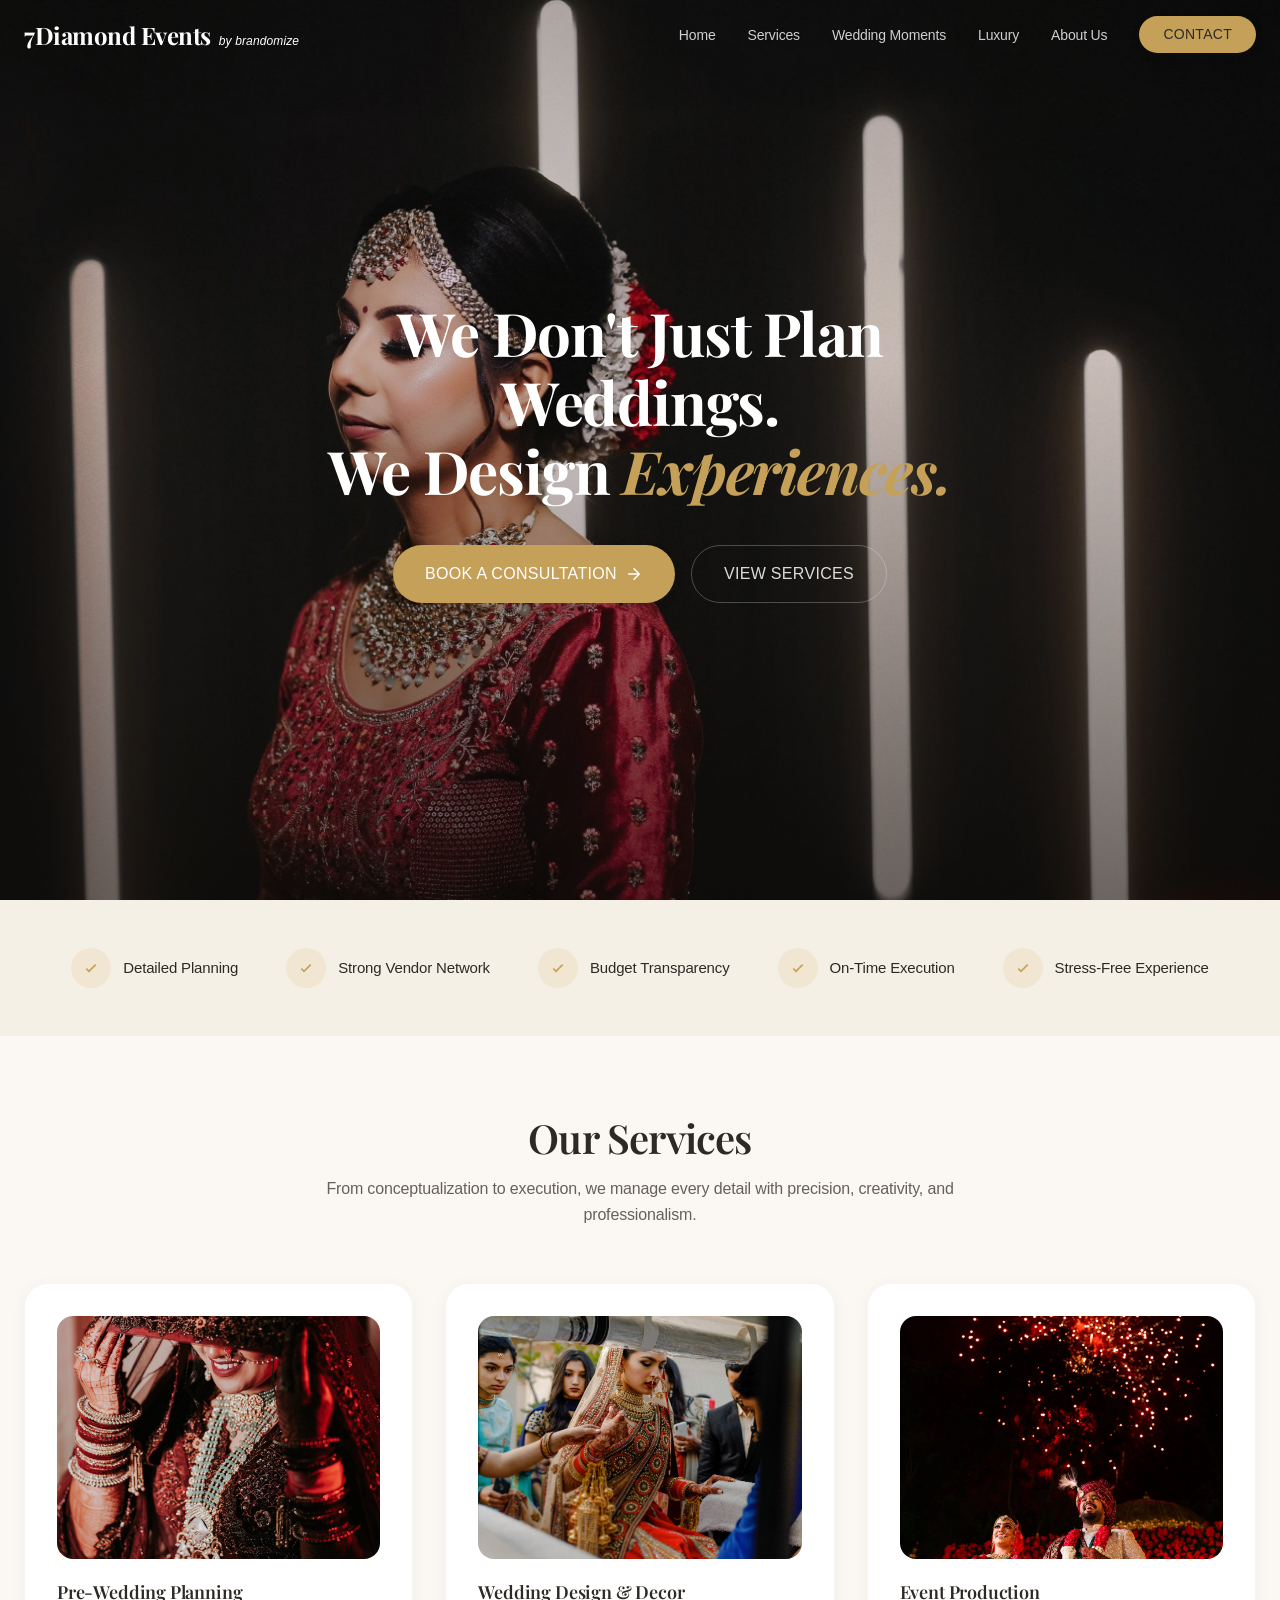
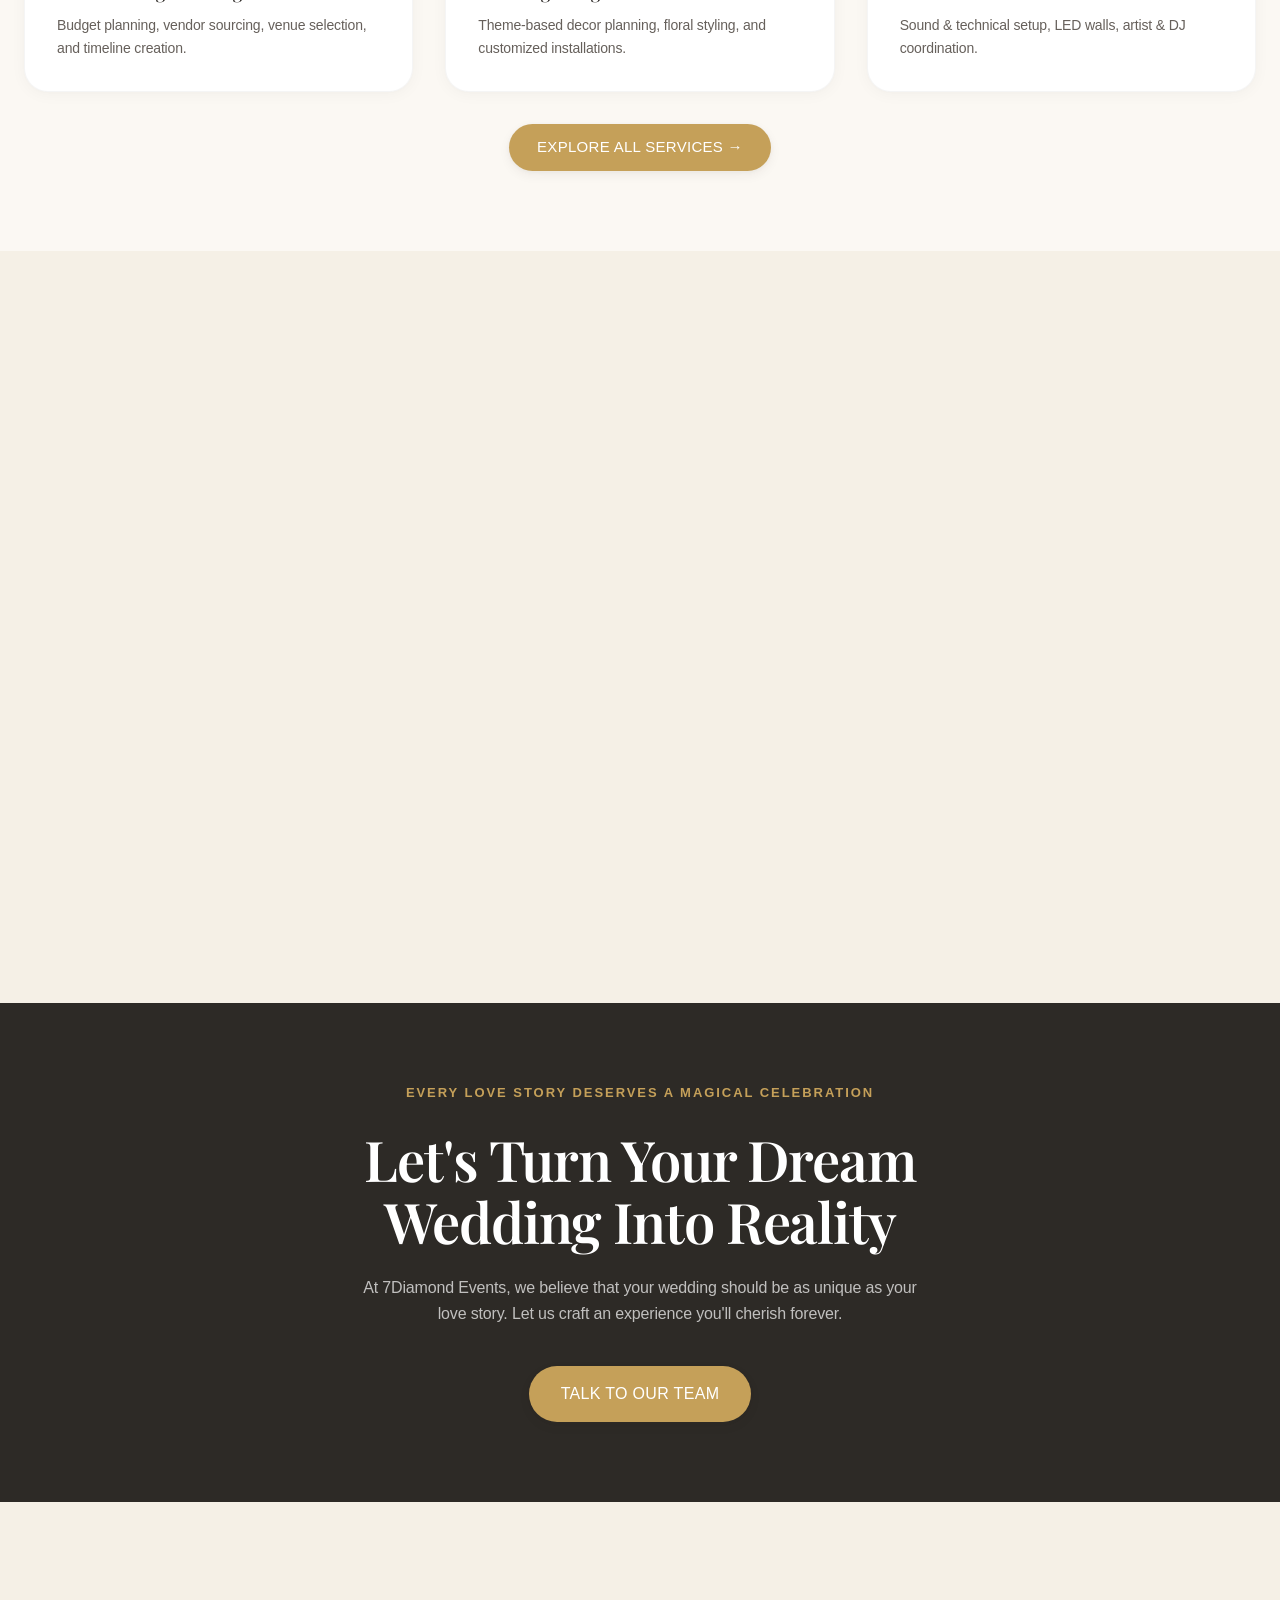
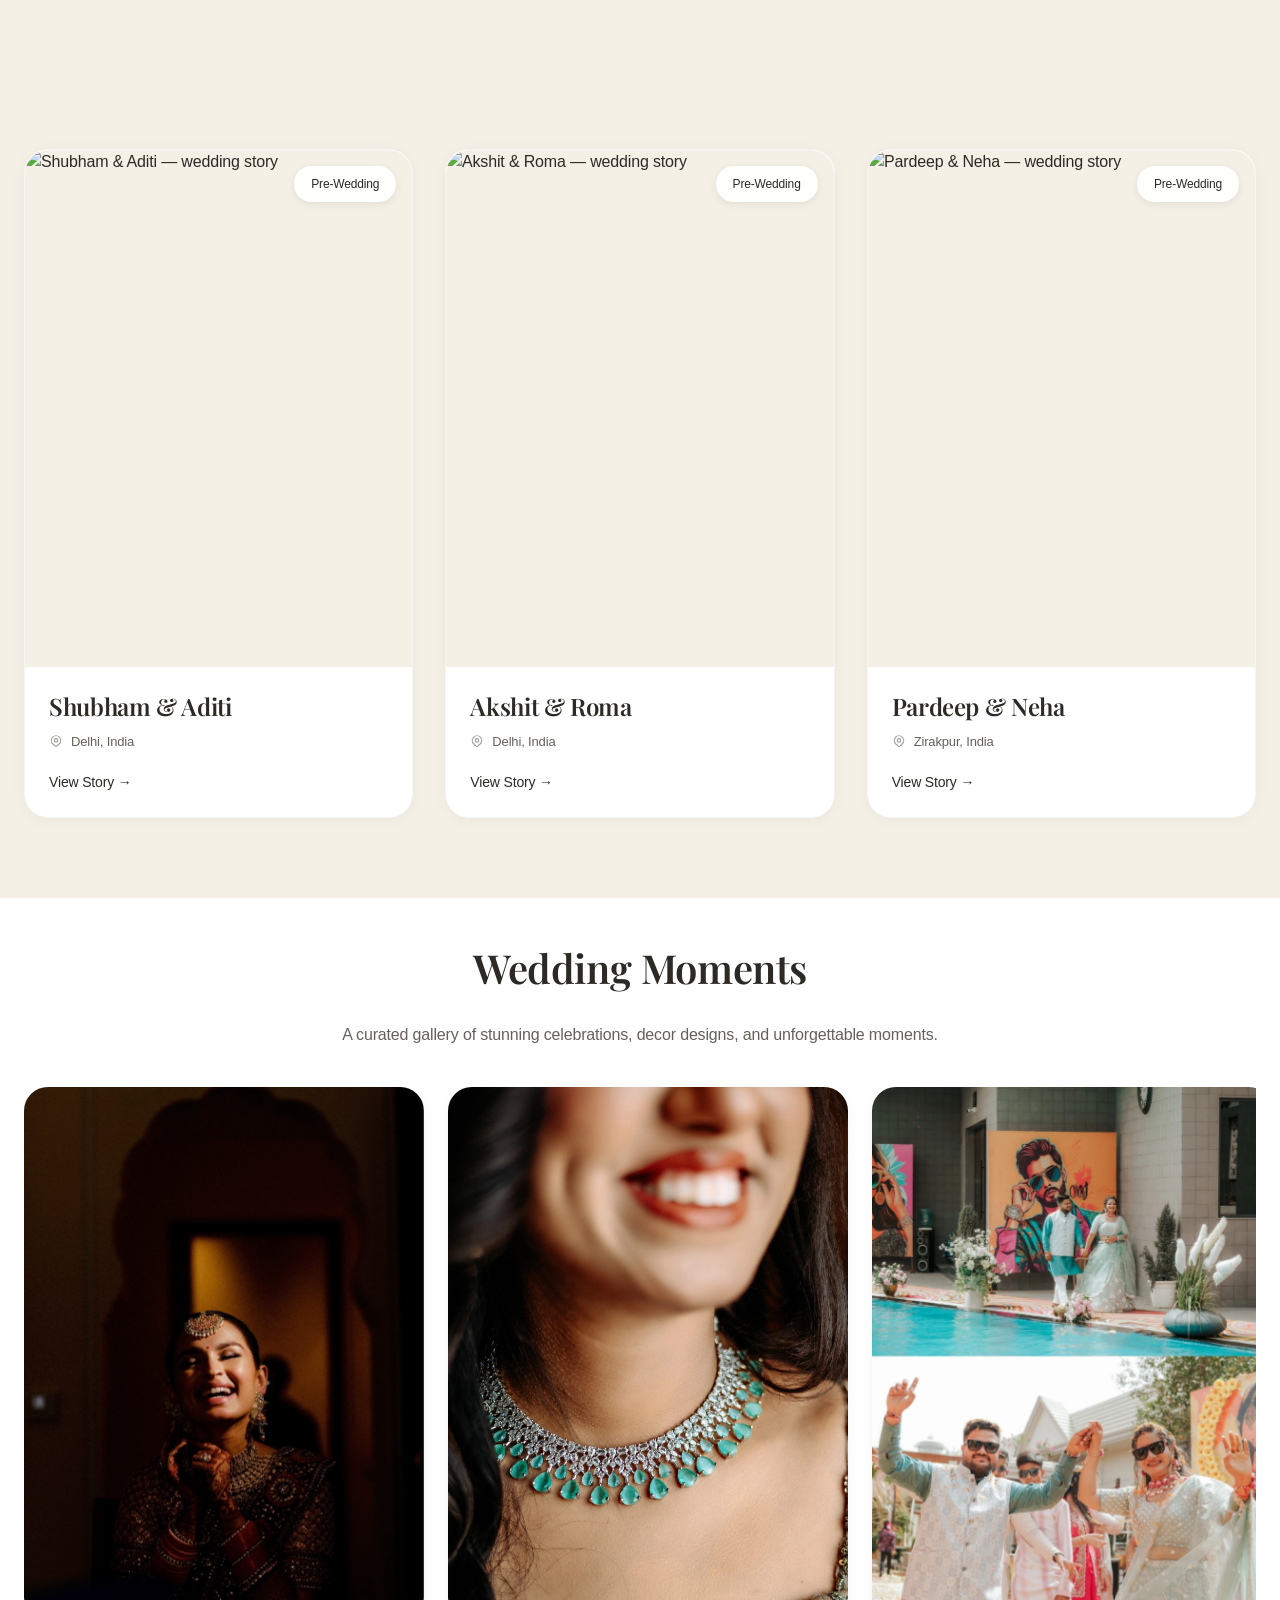
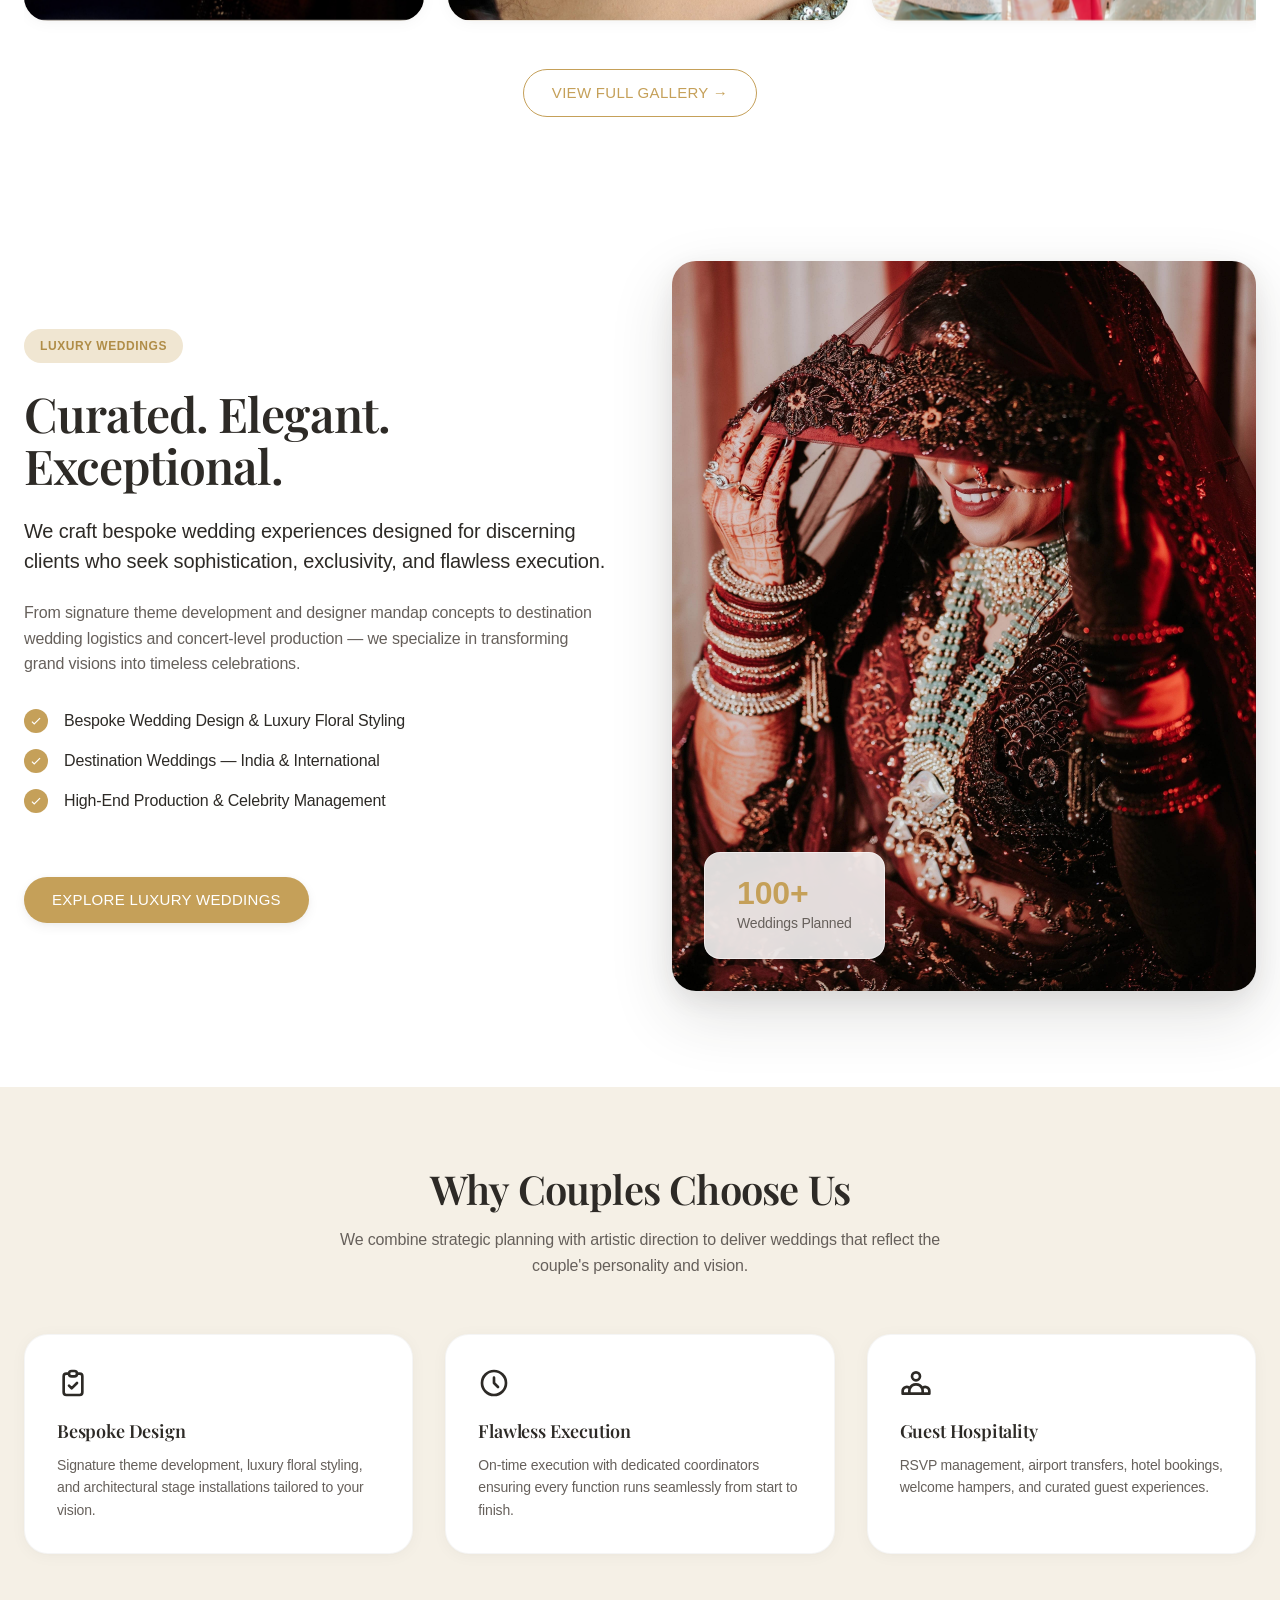
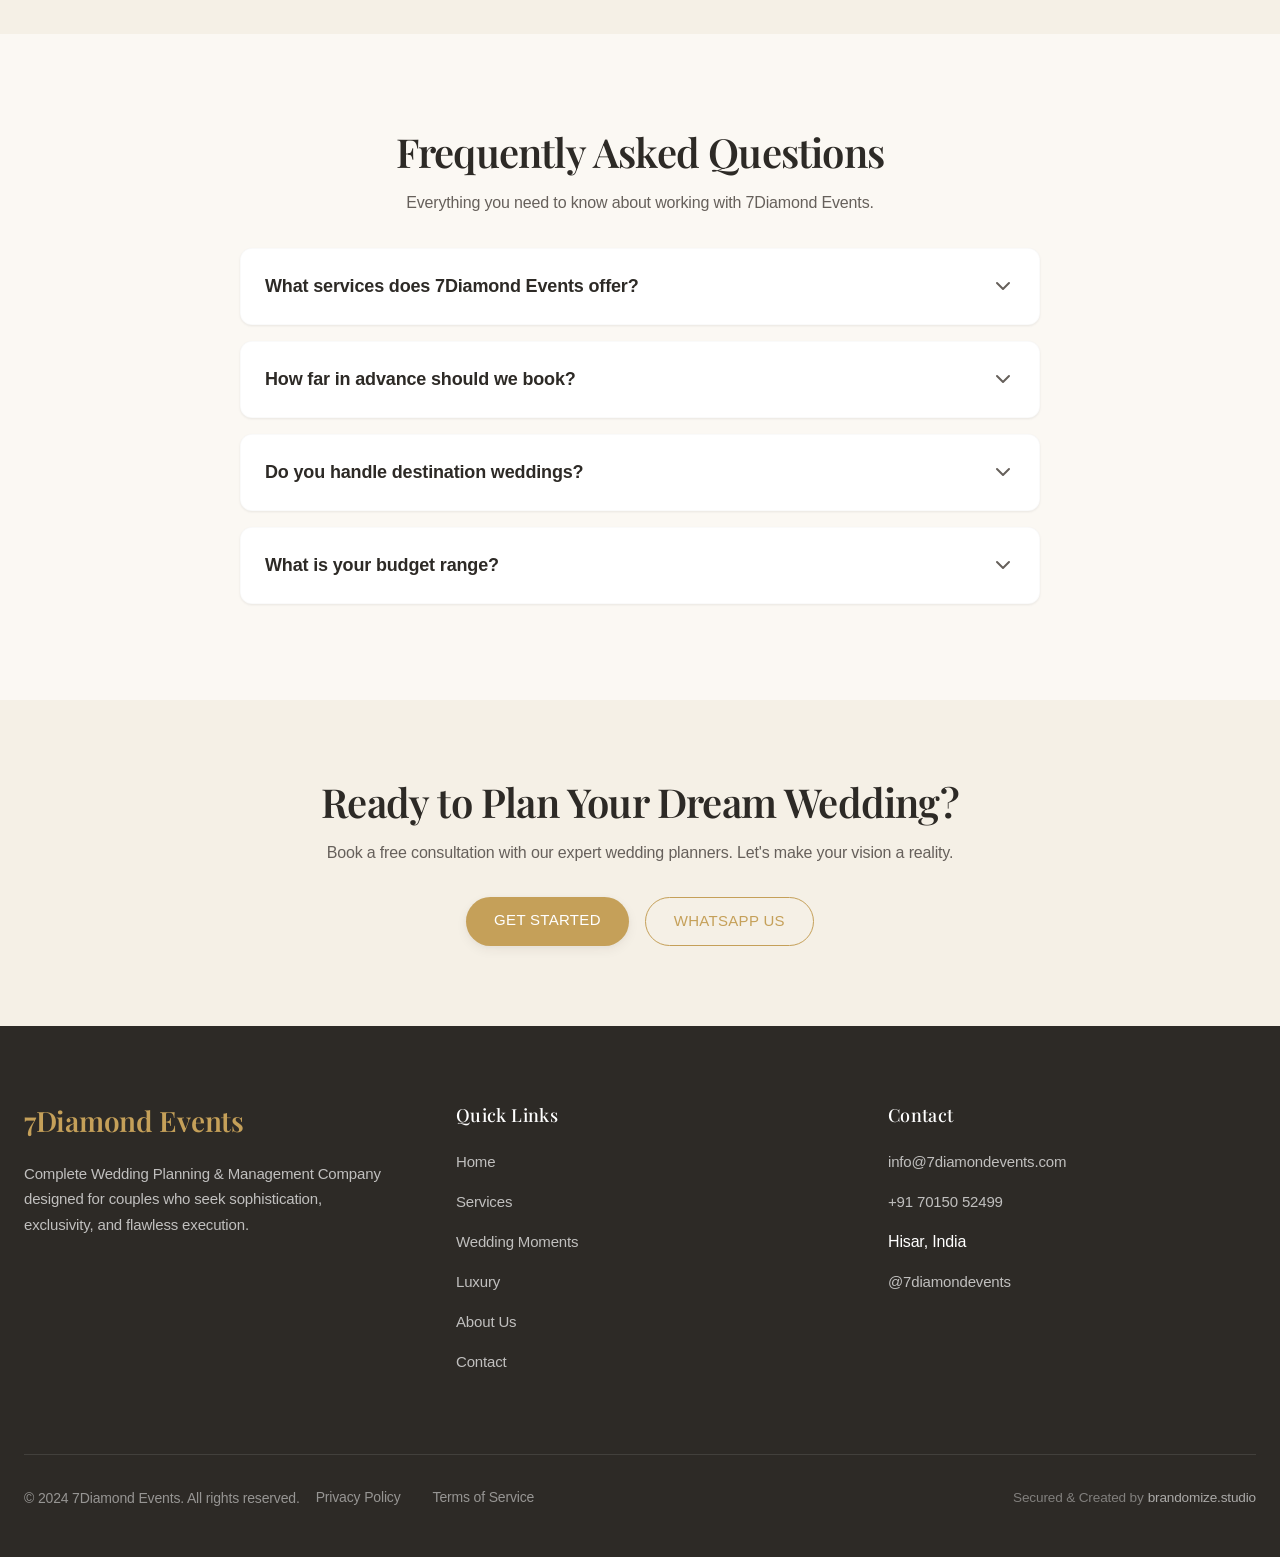
==== index.html @ db04bca6 "First Commit" ====
<!DOCTYPE html>
<html lang="en">

<head>
  <meta charset="UTF-8">
  <meta http-equiv="X-UA-Compatible" content="IE=edge">
  <meta name="viewport" content="width=device-width, initial-scale=1.0">
  <link rel="icon" type="image/jpeg" href="public/Fevicon/IMG_7447.jpg">
  <title>Complete Wedding Planning & Management | 7Diamond Events</title>
  <meta name="description"
    content="7Diamond Events is a full-service wedding management company specializing in creating seamless, elegant, and unforgettable wedding experiences. Website by brandomize — the fastest and most creative web developer in Hisar Haryana and across country.">
  <meta name="keywords"
    content="7Diamond Events, Complete Wedding Planning, Wedding Management Company, Luxury Wedding Planner, Destination Weddings, Wedding Decor, brandomize web developer Hisar">
  <meta name="robots" content="index, follow">
  <meta property="og:type" content="website">
  <meta property="og:title" content="Complete Wedding Planning & Management | 7Diamond Events">
  <meta property="og:description"
    content="7Diamond Events — Complete Wedding Planning & Management Company. We design unforgettable wedding experiences.">
  <meta property="og:site_name" content="7Diamond Events">
  <meta property="og:image" content="public/image-page-data/wedding/UWF09905.jpeg">
  <meta name="twitter:card" content="summary_large_image">
  <meta name="twitter:title" content="Complete Wedding Planning & Management | 7Diamond Events">
  <meta name="twitter:description"
    content="7Diamond Events — Complete Wedding Planning & Management Company. We design unforgettable wedding experiences.">

  <link rel="preconnect" href="https://fonts.googleapis.com">
  <link rel="preconnect" href="https://fonts.gstatic.com" crossorigin>
  <link
    href="https://fonts.googleapis.com/css2?family=Playfair+Display:ital,wght@0,400;0,500;0,600;0,700;1,400&display=swap"
    rel="stylesheet">

  <link rel="stylesheet" href="css/style.css?v=3.0">
  <link rel="stylesheet" href="css/components.css?v=3.0">
  <link rel="stylesheet" href="css/animations.css?v=3.0" media="print" onload="this.media='all'">
  <noscript><link rel="stylesheet" href="css/animations.css?v=3.0"></noscript>

  <script type="application/ld+json">
  {
    "@context": "https://schema.org",
    "@type": "EventPlanner",
    "name": "7Diamond Events",
    "description": "Complete Wedding Planning & Management Company specializing in luxury weddings across India.",
    "url": "https://7diamondevents.com",
    "telephone": "+91 70150 52499",
    "email": "info@7diamondevents.com",
    "address": {
      "@type": "PostalAddress",
      "addressLocality": "Hisar",
      "addressRegion": "Haryana",
      "addressCountry": "IN"
    },
    "areaServed": ["Hisar", "Delhi NCR", "Noida", "Gurugram", "India"],
    "priceRange": "$$-$$$$"
  }
  </script>
</head>

<body>
  <!-- Header -->
  <header class="header">
    <nav class="nav">
      <div class="logo-container">
        <a href="index.html" class="logo">7Diamond Events</a>
        <a href="https://brandomize.netlify.app/" target="_blank" class="logo-subtitle"
          title="Fastest and most creative web developer in Hisar Haryana and across country">by brandomize</a>
      </div>
      <ul class="nav-links">
        <li><a href="index.html">Home</a></li>
        <li><a href="services.html">Services</a></li>
        <li><a href="gallery.html">Wedding Moments</a></li>
        <li><a href="luxury.html">Luxury</a></li>
        <li><a href="about.html">About Us</a></li>
        <li><a href="contact.html" class="btn btn-primary">Contact</a></li>
      </ul>
      <button class="mobile-menu-btn" aria-label="Menu">
        <svg fill="none" stroke-linecap="round" stroke-linejoin="round" stroke-width="2" viewBox="0 0 24 24"
          stroke="currentColor">
          <path d="M4 6h16M4 12h16M4 18h16"></path>
        </svg>
      </button>
    </nav>
  </header>

  <!-- ===== HERO ===== -->
  <style>
    .header:not(.scrolled) .logo,
    .header:not(.scrolled) .logo-subtitle { color: #fff; }
    .header:not(.scrolled) .nav-links a { color: rgba(255,255,255,0.8); }
    .header:not(.scrolled) .nav-links a:hover { color: #fff; }
    .header:not(.scrolled) .mobile-menu-btn svg { stroke: #fff; }
    .header:not(.scrolled) .nav-links .btn.btn-primary { color: var(--color-dark); }

    .hero {
      position: relative;
      width: 100%;
      height: 100vh;
      height: 100svh;
      min-height: 540px;
      overflow: hidden;
      background: #0c0a08;
    }
    .hero-bg {
      position: absolute;
      inset: 0;
    }
    .hero-bg img {
      width: 100%;
      height: 100%;
      object-fit: cover;
      object-position: center bottom;
    }
    .hero-overlay {
      position: absolute;
      inset: 0;
      background: linear-gradient(to bottom, rgba(12,10,8,0.25) 0%, rgba(12,10,8,0.1) 40%, rgba(12,10,8,0.55) 100%);
    }
    .hero-content {
      position: absolute;
      inset: 0;
      z-index: 2;
      display: flex;
      align-items: center;
      justify-content: center;
      text-align: center;
      padding: 0 2rem;
    }
    .hero-inner {
      max-width: 680px;
    }
    .hero-title {
      font-family: 'Playfair Display', serif;
      font-size: clamp(2rem, 5.5vw, 3.75rem);
      font-weight: 700;
      color: #fff;
      line-height: 1.15;
      letter-spacing: -0.02em;
      margin-bottom: 2.5rem;
      animation: fadeInUp 0.7s ease-out 0.2s both;
    }
    .hero-title em {
      font-style: italic;
      color: var(--color-gold);
    }
    .hero-btns {
      display: flex;
      gap: 1rem;
      justify-content: center;
      flex-wrap: wrap;
      animation: fadeInUp 0.7s ease-out 0.45s both;
    }
    .hero-btns .btn-outline {
      color: rgba(255,255,255,0.85);
      border-color: rgba(255,255,255,0.25);
    }
    .hero-btns .btn-outline:hover {
      background: rgba(255,255,255,0.08);
      border-color: rgba(255,255,255,0.6);
      color: #fff;
    }

    @media (max-width: 768px) {
      .hero { min-height: 500px; }
      .hero-content { padding: 0 1.5rem; }
      .hero-title { font-size: 1.75rem; margin-bottom: 2rem; }
      .hero-btns { flex-direction: column; align-items: center; }
      .hero-btns .btn-large { width: 100%; max-width: 300px; justify-content: center; }
    }
    @media (max-width: 480px) {
      .hero-title { font-size: 1.5rem; line-height: 1.22; }
      .hero-content { padding: 0 1.125rem; }
    }
  </style>

  <section class="hero">
    <div class="hero-bg">
      <img src="public/image-page-data/wedding/ANKU4613.jpeg" alt="Bride in gold jewelry against dramatic lighting — 7Diamond Events" loading="eager">
      <div class="hero-overlay"></div>
    </div>
    <div class="hero-content">
      <div class="hero-inner">
        <h1 class="hero-title">We Don't Just Plan Weddings.<br>We Design <em>Experiences.</em></h1>
        <div class="hero-btns">
          <a href="contact.html" class="btn btn-primary btn-large">
            Book a Consultation
            <svg width="18" height="18" fill="none" stroke="currentColor" stroke-width="2" stroke-linecap="round" stroke-linejoin="round" viewBox="0 0 24 24"><path d="M5 12h14M12 5l7 7-7 7"/></svg>
          </a>
          <a href="services.html" class="btn btn-outline btn-large">View Services</a>
        </div>
      </div>
    </div>
  </section>

  <!-- ===== TRUST STRIP ===== -->
  <section class="section bg-silver" style="padding: 3rem 0;">
    <div class="container">
      <div style="display:flex;flex-wrap:wrap;justify-content:center;gap:1.5rem 3rem;text-align:center;">
        <div style="display:flex;align-items:center;gap:0.75rem;">
          <span style="width:2.5rem;height:2.5rem;background:var(--color-gold-light);border-radius:50%;display:flex;align-items:center;justify-content:center;">
            <svg width="16" height="16" fill="none" stroke="var(--color-gold)" stroke-width="2.5" viewBox="0 0 24 24"><path d="M5 13l4 4L19 7"/></svg>
          </span>
          <span style="font-weight:500;color:var(--color-dark);font-size:0.9375rem;">Detailed Planning</span>
        </div>
        <div style="display:flex;align-items:center;gap:0.75rem;">
          <span style="width:2.5rem;height:2.5rem;background:var(--color-gold-light);border-radius:50%;display:flex;align-items:center;justify-content:center;">
            <svg width="16" height="16" fill="none" stroke="var(--color-gold)" stroke-width="2.5" viewBox="0 0 24 24"><path d="M5 13l4 4L19 7"/></svg>
          </span>
          <span style="font-weight:500;color:var(--color-dark);font-size:0.9375rem;">Strong Vendor Network</span>
        </div>
        <div style="display:flex;align-items:center;gap:0.75rem;">
          <span style="width:2.5rem;height:2.5rem;background:var(--color-gold-light);border-radius:50%;display:flex;align-items:center;justify-content:center;">
            <svg width="16" height="16" fill="none" stroke="var(--color-gold)" stroke-width="2.5" viewBox="0 0 24 24"><path d="M5 13l4 4L19 7"/></svg>
          </span>
          <span style="font-weight:500;color:var(--color-dark);font-size:0.9375rem;">Budget Transparency</span>
        </div>
        <div style="display:flex;align-items:center;gap:0.75rem;">
          <span style="width:2.5rem;height:2.5rem;background:var(--color-gold-light);border-radius:50%;display:flex;align-items:center;justify-content:center;">
            <svg width="16" height="16" fill="none" stroke="var(--color-gold)" stroke-width="2.5" viewBox="0 0 24 24"><path d="M5 13l4 4L19 7"/></svg>
          </span>
          <span style="font-weight:500;color:var(--color-dark);font-size:0.9375rem;">On-Time Execution</span>
        </div>
        <div style="display:flex;align-items:center;gap:0.75rem;">
          <span style="width:2.5rem;height:2.5rem;background:var(--color-gold-light);border-radius:50%;display:flex;align-items:center;justify-content:center;">
            <svg width="16" height="16" fill="none" stroke="var(--color-gold)" stroke-width="2.5" viewBox="0 0 24 24"><path d="M5 13l4 4L19 7"/></svg>
          </span>
          <span style="font-weight:500;color:var(--color-dark);font-size:0.9375rem;">Stress-Free Experience</span>
        </div>
      </div>
    </div>
  </section>

  <!-- ===== SERVICES OVERVIEW ===== -->
  <section class="section bg-white">
    <div class="container">
      <div class="section-header fade-in">
        <h2 class="section-title">Our Services</h2>
        <p class="section-description">From conceptualization to execution, we manage every detail with precision, creativity, and professionalism.</p>
      </div>
      <div id="services-preview" class="grid grid-cols-3"></div>
      <div class="text-center mt-4">
        <a href="services.html" class="btn btn-primary">Explore All Services →</a>
      </div>
    </div>
  </section>

  <!-- ===== WE MANAGE EVERY FUNCTION ===== -->
  <style>
    .fn-grid {
      display: grid;
      grid-template-columns: repeat(3, 1fr);
      gap: 1.25rem;
    }
    .fn-card {
      background: #fff;
      border: 1px solid var(--color-silver-200);
      border-radius: 1rem;
      padding: 2rem 1.5rem;
      display: flex;
      flex-direction: column;
      gap: 0.75rem;
      transition: transform 0.3s ease, box-shadow 0.3s ease;
    }
    .fn-card:hover {
      transform: translateY(-4px);
      box-shadow: 0 12px 32px rgba(0,0,0,0.06);
    }
    .fn-icon {
      width: 3rem;
      height: 3rem;
      border-radius: 0.75rem;
      display: flex;
      align-items: center;
      justify-content: center;
      font-size: 1.35rem;
      background: var(--color-gold-light);
    }
    .fn-card h3 {
      font-family: 'Playfair Display', serif;
      font-size: 1.125rem;
      font-weight: 600;
      color: var(--color-dark);
      margin: 0;
    }
    .fn-card p {
      font-size: 0.875rem;
      color: var(--color-text-secondary);
      line-height: 1.6;
      margin: 0;
    }
    @media (max-width: 768px) {
      .fn-grid { grid-template-columns: repeat(2, 1fr); gap: 1rem; }
      .fn-card { padding: 1.5rem 1.25rem; }
    }
    @media (max-width: 480px) {
      .fn-grid { grid-template-columns: 1fr; }
    }
  </style>
  <section class="section bg-silver">
    <div class="container">
      <div class="section-header fade-in">
        <h2 class="section-title">We Manage Every Function</h2>
        <p class="section-description">From your first 'Yes' to your final farewell, we handle everything so you can enjoy your big day stress-free.</p>
      </div>
      <div class="fn-grid fade-in">
        <div class="fn-card">
          <div class="fn-icon">💛</div>
          <h3>Haldi</h3>
          <p>Vibrant turmeric celebrations with themed decor, floral setups, and joyful coordination.</p>
        </div>
        <div class="fn-card">
          <div class="fn-icon">🌸</div>
          <h3>Mehendi</h3>
          <p>Artistic mehendi ceremonies with elegant seating, music, and a relaxed bohemian vibe.</p>
        </div>
        <div class="fn-card">
          <div class="fn-icon">💃</div>
          <h3>Sangeet</h3>
          <p>High-energy dance nights with stage design, DJ coordination, and choreography management.</p>
        </div>
        <div class="fn-card">
          <div class="fn-icon">🔥</div>
          <h3>Wedding Ceremony</h3>
          <p>Baraat coordination, mandap design, ritual management, and bride & groom grand entries.</p>
        </div>
        <div class="fn-card">
          <div class="fn-icon">🌙</div>
          <h3>Reception</h3>
          <p>Elegant reception flow, stage lighting, guest seating, and a seamless evening experience.</p>
        </div>
        <div class="fn-card">
          <div class="fn-icon">🍾</div>
          <h3>After Party</h3>
          <p>Late-night celebrations with curated entertainment, premium ambiance, and perfect send-offs.</p>
        </div>
      </div>
    </div>
  </section>

  <!-- ===== EMOTIONAL CTA ===== -->
  <section class="section bg-dark" style="padding:5rem 0;">
    <div class="container text-center">
      <p style="color:var(--color-gold);text-transform:uppercase;letter-spacing:0.15em;font-size:0.8125rem;font-weight:600;margin-bottom:1.5rem;">Every love story deserves a magical celebration</p>
      <h2 class="section-title" style="color:white;font-size:clamp(2rem,5vw,3.5rem);max-width:48rem;margin:0 auto 1.5rem;">Let's Turn Your Dream Wedding Into Reality</h2>
      <p class="section-description" style="color:rgba(255,255,255,0.7);max-width:36rem;margin:0 auto 2.5rem;">At 7Diamond Events, we believe that your wedding should be as unique as your love story. Let us craft an experience you'll cherish forever.</p>
      <a href="contact.html" class="btn btn-primary btn-large">Talk to Our Team</a>
    </div>
  </section>

  <!-- ===== WEDDING STORIES (Real data) ===== -->
  <section class="section bg-silver">
    <div class="container">
      <div class="section-header fade-in">
        <h2 class="section-title">Real Wedding Stories</h2>
        <p class="section-description">Browse real weddings and pre-wedding stories we've had the privilege of planning and capturing.</p>
      </div>
      <div id="featured-stories" class="grid grid-cols-3"></div>
    </div>
  </section>

  <!-- ===== GALLERY STRIP ===== -->
  <section class="gallery-section">
    <div class="container gallery-header">
      <h2 class="gallery-title">Wedding Moments</h2>
      <p class="section-description">A curated gallery of stunning celebrations, decor designs, and unforgettable moments.</p>
    </div>
    <div class="gallery-wrapper container">
      <button class="gallery-arrow gallery-arrow-left" aria-label="Previous">
        <svg fill="none" stroke-linecap="round" stroke-linejoin="round" stroke-width="2" viewBox="0 0 24 24" stroke="currentColor"><path d="M15 19l-7-7 7-7"></path></svg>
      </button>
      <div class="gallery-container no-scrollbar">
        <div class="gallery-item"><div class="gallery-item-image"><img src="public/image-page-data/wedding/Mehar%2096.jpeg" alt="Wedding moment" loading="lazy"></div></div>
        <div class="gallery-item"><div class="gallery-item-image"><img src="public/image-page-data/ring-ceremony/UWF06848.jpeg" alt="Ring ceremony" loading="lazy"></div></div>
        <div class="gallery-item"><div class="gallery-item-image"><img src="public/image-page-data/haldi/Haldi_05.jpeg" alt="Haldi ceremony" loading="lazy"></div></div>
        <div class="gallery-item"><div class="gallery-item-image"><img src="public/image-page-data/wedding/ANKU4613.jpeg" alt="Wedding celebration" loading="lazy"></div></div>
        <div class="gallery-item"><div class="gallery-item-image"><img src="public/image-page-data/ring-ceremony/00000c.jpeg" alt="Engagement moment" loading="lazy"></div></div>
        <div class="gallery-item"><div class="gallery-item-image"><img src="public/image-page-data/haldi/Haldi_10.jpeg" alt="Haldi ritual" loading="lazy"></div></div>
        <div class="gallery-item"><div class="gallery-item-image"><img src="public/image-page-data/wedding/UWF09905.jpeg" alt="Wedding joy" loading="lazy"></div></div>
        <div class="gallery-item"><div class="gallery-item-image"><img src="public/image-page-data/wedding/Mehar%20287.jpeg" alt="Wedding dance" loading="lazy"></div></div>
      </div>
      <button class="gallery-arrow gallery-arrow-right" aria-label="Next">
        <svg fill="none" stroke-linecap="round" stroke-linejoin="round" stroke-width="2" viewBox="0 0 24 24" stroke="currentColor"><path d="M9 5l7 7-7 7"></path></svg>
      </button>
    </div>
    <div class="text-center" style="margin-top:2rem;">
      <a href="gallery.html" class="btn btn-outline">View Full Gallery →</a>
    </div>
  </section>

  <!-- ===== LUXURY TEASER ===== -->
  <section class="section about-section">
    <div class="container">
      <div class="about-grid">
        <div class="about-content">
          <span class="section-badge">Luxury Weddings</span>
          <h2 class="about-title">Curated. Elegant. Exceptional.</h2>
          <p class="about-lead">We craft bespoke wedding experiences designed for discerning clients who seek sophistication, exclusivity, and flawless execution.</p>
          <p class="about-text">From signature theme development and designer mandap concepts to destination wedding logistics and concert-level production — we specialize in transforming grand visions into timeless celebrations.</p>
          <ul class="about-features">
            <li>
              <span class="feature-check"><svg width="20" height="20" fill="none" stroke="currentColor" stroke-width="2" viewBox="0 0 24 24"><path d="M5 13l4 4L19 7"></path></svg></span>
              <span>Bespoke Wedding Design & Luxury Floral Styling</span>
            </li>
            <li>
              <span class="feature-check"><svg width="20" height="20" fill="none" stroke="currentColor" stroke-width="2" viewBox="0 0 24 24"><path d="M5 13l4 4L19 7"></path></svg></span>
              <span>Destination Weddings — India & International</span>
            </li>
            <li>
              <span class="feature-check"><svg width="20" height="20" fill="none" stroke="currentColor" stroke-width="2" viewBox="0 0 24 24"><path d="M5 13l4 4L19 7"></path></svg></span>
              <span>High-End Production & Celebrity Management</span>
            </li>
          </ul>
          <a href="luxury.html" class="btn btn-primary mt-4">Explore Luxury Weddings</a>
        </div>
        <div class="about-image-wrapper">
          <img src="public/image-page-data/wedding/5.jpeg" alt="Luxury wedding experience by 7Diamond Events" class="about-image">
          <div class="about-glass-card">
            <div class="glass-stat">100+</div>
            <div class="glass-label">Weddings Planned</div>
          </div>
        </div>
      </div>
    </div>
  </section>

  <!-- ===== WHY CHOOSE US ===== -->
  <section class="section bg-silver">
    <div class="container">
      <div class="section-header fade-in">
        <h2 class="section-title">Why Couples Choose Us</h2>
        <p class="section-description">We combine strategic planning with artistic direction to deliver weddings that reflect the couple's personality and vision.</p>
      </div>
      <div class="grid grid-cols-3">
        <div class="feature-card stagger-item">
          <div class="feature-icon">
            <svg fill="none" stroke-linecap="round" stroke-linejoin="round" stroke-width="2" viewBox="0 0 24 24" stroke="currentColor"><path d="M9 5H7a2 2 0 00-2 2v12a2 2 0 002 2h10a2 2 0 002-2V7a2 2 0 00-2-2h-2M9 5a2 2 0 002 2h2a2 2 0 002-2M9 5a2 2 0 012-2h2a2 2 0 012 2m-6 9l2 2 4-4"/></svg>
          </div>
          <h3>Bespoke Design</h3>
          <p>Signature theme development, luxury floral styling, and architectural stage installations tailored to your vision.</p>
        </div>
        <div class="feature-card stagger-item">
          <div class="feature-icon">
            <svg fill="none" stroke-linecap="round" stroke-linejoin="round" stroke-width="2" viewBox="0 0 24 24" stroke="currentColor"><path d="M12 8v4l3 3m6-3a9 9 0 11-18 0 9 9 0 0118 0z"/></svg>
          </div>
          <h3>Flawless Execution</h3>
          <p>On-time execution with dedicated coordinators ensuring every function runs seamlessly from start to finish.</p>
        </div>
        <div class="feature-card stagger-item">
          <div class="feature-icon">
            <svg fill="none" stroke-linecap="round" stroke-linejoin="round" stroke-width="2" viewBox="0 0 24 24" stroke="currentColor"><path d="M17 20h5v-2a3 3 0 00-5.356-1.857M17 20H7m10 0v-2c0-.656-.126-1.283-.356-1.857M7 20H2v-2a3 3 0 015.356-1.857M7 20v-2c0-.656.126-1.283.356-1.857m0 0a5.002 5.002 0 019.288 0M15 7a3 3 0 11-6 0 3 3 0 016 0z"/></svg>
          </div>
          <h3>Guest Hospitality</h3>
          <p>RSVP management, airport transfers, hotel bookings, welcome hampers, and curated guest experiences.</p>
        </div>
      </div>
    </div>
  </section>

  <!-- ===== FAQ ===== -->
  <section class="seo-content" itemscope itemtype="https://schema.org/FAQPage">
    <div class="container">
      <h2 class="section-title text-center">Frequently Asked Questions</h2>
      <p class="section-description text-center mb-4">Everything you need to know about working with 7Diamond Events.</p>
      <div class="faq-grid">
        <div itemscope itemprop="mainEntity" itemtype="https://schema.org/Question" class="faq-item">
          <details class="faq-details">
            <summary class="faq-summary" itemprop="name">
              What services does 7Diamond Events offer?
              <span class="faq-icon"><svg width="24" height="24" fill="none" stroke="currentColor" stroke-width="2" stroke-linecap="round" stroke-linejoin="round"><path d="M6 9l6 6 6-6"/></svg></span>
            </summary>
            <div itemscope itemprop="acceptedAnswer" itemtype="https://schema.org/Answer" class="faq-answer">
              <p itemprop="text">We offer end-to-end wedding management including pre-wedding planning, theme & decor design, event production, guest hospitality, ceremony management (Haldi, Mehendi, Sangeet, Wedding, Reception), photography & videography coordination, and post-wedding services like album coordination and vendor settlements.</p>
            </div>
          </details>
        </div>
        <div itemscope itemprop="mainEntity" itemtype="https://schema.org/Question" class="faq-item">
          <details class="faq-details">
            <summary class="faq-summary" itemprop="name">
              How far in advance should we book?
              <span class="faq-icon"><svg width="24" height="24" fill="none" stroke="currentColor" stroke-width="2" stroke-linecap="round" stroke-linejoin="round"><path d="M6 9l6 6 6-6"/></svg></span>
            </summary>
            <div itemscope itemprop="acceptedAnswer" itemtype="https://schema.org/Answer" class="faq-answer">
              <p itemprop="text">We recommend booking 6-12 months in advance for peak wedding season (October-March). For destination weddings, booking 12+ months ahead ensures the best venue availability and vendor coordination.</p>
            </div>
          </details>
        </div>
        <div itemscope itemprop="mainEntity" itemtype="https://schema.org/Question" class="faq-item">
          <details class="faq-details">
            <summary class="faq-summary" itemprop="name">
              Do you handle destination weddings?
              <span class="faq-icon"><svg width="24" height="24" fill="none" stroke="currentColor" stroke-width="2" stroke-linecap="round" stroke-linejoin="round"><path d="M6 9l6 6 6-6"/></svg></span>
            </summary>
            <div itemscope itemprop="acceptedAnswer" itemtype="https://schema.org/Answer" class="faq-answer">
              <p itemprop="text">Yes, we specialize in destination weddings across India and internationally. Our services include venue scouting, luxury guest logistics, curated hospitality experiences, and complete on-ground management at your chosen destination.</p>
            </div>
          </details>
        </div>
        <div itemscope itemprop="mainEntity" itemtype="https://schema.org/Question" class="faq-item">
          <details class="faq-details">
            <summary class="faq-summary" itemprop="name">
              What is your budget range?
              <span class="faq-icon"><svg width="24" height="24" fill="none" stroke="currentColor" stroke-width="2" stroke-linecap="round" stroke-linejoin="round"><path d="M6 9l6 6 6-6"/></svg></span>
            </summary>
            <div itemscope itemprop="acceptedAnswer" itemtype="https://schema.org/Answer" class="faq-answer">
              <p itemprop="text">We work across a wide range of budgets — from elegant mid-range celebrations to ultra-luxury bespoke weddings. During our initial consultation, we'll understand your vision and create a transparent budget plan that maximizes value without compromises.</p>
            </div>
          </details>
        </div>
      </div>
    </div>
  </section>

  <!-- ===== CONTACT CTA ===== -->
  <section id="contact" class="section bg-silver" style="padding:5rem 0;">
    <div class="container text-center">
      <h2 class="section-title">Ready to Plan Your Dream Wedding?</h2>
      <p class="section-description">Book a free consultation with our expert wedding planners. Let's make your vision a reality.</p>
      <div class="flex justify-center gap-2" style="margin-top:2rem;">
        <a href="contact.html" class="btn btn-primary">Get Started</a>
        <a href="https://wa.me/917015052499" class="btn btn-outline" target="_blank" rel="noopener">WhatsApp Us</a>
      </div>
    </div>
  </section>

  <!-- Story Modal -->
  <div id="story-modal" class="story-modal">
    <div class="story-modal-overlay"></div>
    <div class="story-modal-content">
      <button class="story-modal-close" aria-label="Close">
        <svg width="24" height="24" fill="none" stroke="currentColor" stroke-width="2" stroke-linecap="round" stroke-linejoin="round" viewBox="0 0 24 24"><path d="M18 6L6 18M6 6l12 12"/></svg>
      </button>
      <div class="story-modal-body">
        <div class="story-modal-hero">
          <img id="modal-hero-image" src="" alt="Wedding story highlight">
          <div class="story-modal-badge" id="modal-badge"></div>
        </div>
        <div class="story-modal-info">
          <h2 id="modal-couple-name"></h2>
          <div class="story-modal-meta">
            <span id="modal-location"></span>
            <span class="story-modal-separator">•</span>
            <span id="modal-date"></span>
          </div>
          <div class="story-modal-gallery" id="modal-gallery"></div>
        </div>
      </div>
    </div>
  </div>

  <!-- Footer -->
  <footer class="footer">
    <div class="container">
      <div class="footer-grid">
        <div class="footer-brand">
          <h3>7Diamond Events</h3>
          <p>Complete Wedding Planning & Management Company designed for couples who seek sophistication, exclusivity, and flawless execution.</p>
        </div>
        <div class="footer-section">
          <h4>Quick Links</h4>
          <ul class="footer-links">
            <li><a href="index.html">Home</a></li>
            <li><a href="services.html">Services</a></li>
            <li><a href="gallery.html">Wedding Moments</a></li>
            <li><a href="luxury.html">Luxury</a></li>
            <li><a href="about.html">About Us</a></li>
            <li><a href="contact.html">Contact</a></li>
          </ul>
        </div>
        <div class="footer-section">
          <h4>Contact</h4>
          <ul class="footer-links">
            <li><a href="mailto:info@7diamondevents.com">info@7diamondevents.com</a></li>
            <li><a href="tel:+917015052499">+91 70150 52499</a></li>
            <li>Hisar, India</li>
            <li><a href="https://instagram.com/7diamondevents" target="_blank" rel="noopener">@7diamondevents</a></li>
          </ul>
        </div>
      </div>
      <div class="footer-bottom">
        <p>&copy; 2024 7Diamond Events. All rights reserved.</p>
        <div class="footer-bottom-links">
          <a href="#">Privacy Policy</a>
          <a href="#">Terms of Service</a>
        </div>
        <div class="footer-credit">
          Secured & Created by
          <a href="https://brandomize.netlify.app/" target="_blank" rel="noopener" title="Fastest and most creative web developer in Hisar Haryana">brandomize.studio</a>
        </div>
      </div>
    </div>
  </footer>

  <!-- Scripts -->
  <script src="js/services-data.js" defer></script>
  <script src="js/stories-data.js" defer></script>
  <script src="js/main.js" defer></script>
  <script>
    document.addEventListener('DOMContentLoaded', () => {
      // Services Preview (first 3)
      const servicesContainer = document.getElementById('services-preview');
      if (servicesContainer && typeof servicesData !== 'undefined') {
        servicesData.slice(0, 3).forEach(service => {
          const card = document.createElement('div');
          card.className = 'feature-card stagger-item';
          card.innerHTML = `
            <div style="aspect-ratio:4/3;border-radius:var(--radius-xl);overflow:hidden;margin-bottom:1.5rem;">
              <img src="${service.image}" alt="${service.title}" loading="lazy" style="width:100%;height:100%;object-fit:cover;transition:transform 0.5s ease;">
            </div>
            <h3>${service.title}</h3>
            <p>${service.description}</p>
          `;
          servicesContainer.appendChild(card);
        });
      }

      // Wedding Stories (first 3)
      const storiesContainer = document.getElementById('featured-stories');
      if (!storiesContainer) return;
      const stories = typeof storiesData !== 'undefined' ? storiesData : null;
      if (!stories || !Array.isArray(stories) || stories.length === 0) return;

      stories.slice(0, 3).forEach(story => {
        const card = document.createElement('div');
        card.className = 'story-card';
        card.innerHTML = `
          <a href="#" class="story-card-link" data-story-id="${story.id}">
            <div class="card-image">
              <img src="${story.heroImage}" alt="${story.coupleName} — wedding story" loading="lazy">
              <span class="story-badge">${story.type === 'pre-wedding' ? 'Pre-Wedding' : 'Wedding'}</span>
            </div>
            <div class="card-content">
              <h3>${story.coupleName}</h3>
              <p class="card-location">
                <svg fill="none" stroke-linecap="round" stroke-linejoin="round" stroke-width="2" viewBox="0 0 24 24" stroke="currentColor"><path d="M17.657 16.657L13.414 20.9a1.998 1.998 0 01-2.827 0l-4.244-4.243a8 8 0 1111.314 0z"></path><path d="M15 11a3 3 0 11-6 0 3 3 0 016 0z"></path></svg>
                ${story.location}
              </p>
              <span class="story-link">View Story →</span>
            </div>
          </a>
        `;
        storiesContainer.appendChild(card);

        card.querySelector('.story-card-link').addEventListener('click', (e) => {
          e.preventDefault();
          openStoryModal(story);
        });
      });

      function openStoryModal(story) {
        const modal = document.getElementById('story-modal');
        document.getElementById('modal-hero-image').src = story.heroImage;
        document.getElementById('modal-hero-image').alt = `${story.coupleName} wedding story`;
        document.getElementById('modal-badge').textContent = story.type === 'pre-wedding' ? 'Pre-Wedding' : 'Wedding';
        document.getElementById('modal-couple-name').textContent = story.coupleName;
        document.getElementById('modal-location').textContent = story.location;
        document.getElementById('modal-date').textContent = story.date;

        const gallery = document.getElementById('modal-gallery');
        gallery.innerHTML = '';
        story.images.forEach((image, index) => {
          const item = document.createElement('div');
          item.className = 'story-modal-gallery-item';
          const img = document.createElement('img');
          img.src = image;
          img.alt = `${story.coupleName} gallery ${index + 1}`;
          img.loading = 'lazy';
          const applyOrientation = () => {
            if (img.naturalHeight > img.naturalWidth) item.classList.add('portrait');
          };
          if (img.complete) applyOrientation();
          else img.addEventListener('load', applyOrientation);
          item.appendChild(img);
          gallery.appendChild(item);
        });

        modal.classList.add('active');
        document.body.style.overflow = 'hidden';
      }

      function closeStoryModal() {
        document.getElementById('story-modal').classList.remove('active');
        document.body.style.overflow = '';
      }

      document.querySelector('.story-modal-close').addEventListener('click', closeStoryModal);
      document.querySelector('.story-modal-overlay').addEventListener('click', closeStoryModal);
      document.addEventListener('keydown', (e) => { if (e.key === 'Escape') closeStoryModal(); });
    });
  </script>

</body>
</html>
---- css/style.css ----
/* ===================================
   7Diamond Events - Main Stylesheet
   =================================== */

/* Reset & Base Styles */
* {
  margin: 0;
  padding: 0;
  box-sizing: border-box;
  -webkit-font-smoothing: antialiased;
  -moz-osx-font-smoothing: grayscale;
}

:root {
  /* Colors - Luxury Wedding Palette (Champagne & Charcoal) */
  --color-white: #FFFFFF;
  --color-off-white: #FBF8F3;
  /* Light Beige / Cream */
  --color-silver-50: #F5F0E6;
  /* Warm Beige-Grey */
  --color-silver-100: #EBE5DB;
  /* Darker Beige */
  --color-silver-200: #DCD6CC;
  /* Deep Beige */

  --color-dark: #2D2A26;
  /* Deep Charcoal */
  --color-dark-light: #66605B;
  /* Warm Grey Text */
  --color-text-secondary: #99948F;
  /* Muted Warm Grey */

  --color-gold: #C5A059;
  /* Muted Gold / Champagne Accent */
  --color-gold-hover: #B08D48;
  /* Darker Gold for Hover */
  --color-gold-light: #F0E6D2;
  /* Light Gold Background */

  /* Spacing - More generous */
  --spacing-xs: 0.5rem;
  --spacing-sm: 1rem;
  --spacing-md: 2rem;
  --spacing-lg: 3rem;
  --spacing-xl: 4rem;
  --spacing-2xl: 6rem;
  --spacing-3xl: 8rem;

  /* Border Radius - Soft & Elegant */
  --radius-sm: 0.25rem;
  --radius-md: 0.5rem;
  --radius-lg: 0.75rem;
  --radius-xl: 1rem;
  --radius-2xl: 1.5rem;
  --radius-full: 9999px;

  /* Shadows - Warm & Soft */
  --shadow-minimal: 0 1px 3px rgba(45, 42, 38, 0.05), 0 1px 2px rgba(45, 42, 38, 0.03);
  --shadow-soft: 0 4px 12px rgba(45, 42, 38, 0.06), 0 1px 4px rgba(45, 42, 38, 0.04);
  --shadow-medium: 0 8px 24px rgba(45, 42, 38, 0.08), 0 2px 8px rgba(45, 42, 38, 0.04);
  --shadow-hover: 0 12px 32px rgba(45, 42, 38, 0.10), 0 4px 12px rgba(45, 42, 38, 0.05);
  --shadow-lg: 0 16px 48px rgba(45, 42, 38, 0.12), 0 6px 16px rgba(45, 42, 38, 0.06);
  --shadow-2xl: 0 24px 64px rgba(45, 42, 38, 0.14), 0 8px 24px rgba(45, 42, 38, 0.08);
}

body {
  font-family: -apple-system, BlinkMacSystemFont, "SF Pro Display", "SF Pro Text", sans-serif;
  background: var(--color-off-white);
  color: var(--color-dark);
  line-height: 1.5;
  overflow-x: hidden;
  font-weight: 400;
  letter-spacing: -0.01em;
}

html {
  scroll-behavior: smooth;
}

/* Container */
.container {
  max-width: 1280px;
  margin: 0 auto;
  padding: 0 1.5rem;
}

/* Typography - Luxury Editorial Style */
h1,
h2,
h3,
h4,
h5,
h6 {
  font-family: "Playfair Display", serif;
  font-weight: 600;
  line-height: 1.1;
  margin-bottom: 1rem;
  letter-spacing: -0.01em;
  color: var(--color-dark);
}

h1 {
  font-size: clamp(2rem, 5vw, 3.5rem);
  font-weight: 600;
}

h2 {
  font-size: clamp(1.75rem, 4vw, 2.5rem);
  font-weight: 600;
}

h3 {
  font-size: clamp(1.25rem, 3vw, 1.75rem);
  font-weight: 500;
}

h4 {
  font-size: 1.125rem;
  font-weight: 500;
}

h5 {
  font-size: 1rem;
  font-weight: 500;
}

h6 {
  font-size: 0.875rem;
  font-weight: 500;
}

p {
  margin-bottom: 1rem;
  color: var(--color-dark-light);
  line-height: 1.6;
  font-size: 1rem;
}

a {
  text-decoration: none;
  color: inherit;
}

img {
  max-width: 100%;
  height: auto;
  display: block;
}

/* Buttons - Luxury Style */
.btn {
  display: inline-block;
  padding: 0.75rem 1.75rem;
  border-radius: var(--radius-full);
  font-weight: 500;
  text-align: center;
  cursor: pointer;
  border: none;
  transition: all 0.3s cubic-bezier(0.25, 0.46, 0.45, 0.94);
  font-size: 0.9375rem;
  letter-spacing: 0.02em;
  text-transform: uppercase;
}

.btn-primary {
  background: var(--color-gold);
  color: var(--color-white);
  box-shadow: var(--shadow-soft);
}

.btn-primary:hover {
  background: var(--color-gold-hover);
  transform: translateY(-1px);
  box-shadow: var(--shadow-medium);
}

.btn-secondary {
  background: rgba(255, 255, 255, 0.8);
  backdrop-filter: blur(20px);
  color: var(--color-dark);
  border: 1px solid var(--color-silver-100);
}

.btn-secondary:hover {
  background: var(--color-white);
  transform: translateY(-1px);
  border-color: var(--color-gold);
  color: var(--color-gold);
}

.btn-outline {
  color: var(--color-gold);
  border: 1px solid var(--color-gold);
  background: transparent;
}

.btn-outline:hover {
  background: var(--color-gold);
  color: var(--color-white);
  transform: translateY(-1px);
}

/* Header / Navigation */
.header {
  position: fixed;
  top: 0;
  left: 0;
  right: 0;
  z-index: 1000;
  transition: background-color 0.3s ease;
  transform: translateZ(0);
}

.header.scrolled {
  background: rgba(255, 255, 255, 0.8);
  backdrop-filter: blur(20px);
  border-bottom: 1px solid var(--color-silver-200);
}

.nav {
  display: flex;
  justify-content: space-between;
  align-items: center;
  padding: 1rem 1.5rem;
  max-width: 1280px;
  margin: 0 auto;
}

.logo-container {
  display: flex;
  align-items: baseline;
  gap: 0.5rem;
}

.logo {
  font-family: "Playfair Display", serif;
  font-size: 1.5rem;
  font-weight: 700;
  color: var(--color-dark);
  letter-spacing: -0.02em;
}

.logo-subtitle {
  font-family: -apple-system, BlinkMacSystemFont, "SF Pro Display", "SF Pro Text", sans-serif;
  font-size: 0.75rem;
  font-weight: 400;
  color: var(--color-text-secondary);
  letter-spacing: 0.01em;
  font-style: italic;
}

@media (max-width: 768px) {
  .nav {
    padding: 0.875rem 1.25rem;
  }

  .logo-container {
    gap: 0.375rem;
  }

  .logo {
    font-size: 1.25rem;
  }

  .logo-subtitle {
    font-size: 0.625rem;
  }
}

.nav-links {
  display: flex;
  gap: 2rem;
  list-style: none;
  align-items: center;
}

.nav-links a {
  color: var(--color-dark-light);
  font-size: 0.875rem;
  transition: color 0.3s ease;
}

.nav-links a:hover {
  color: var(--color-dark);
}

.nav-links .btn {
  padding: 0.5rem 1.5rem;
}

.mobile-menu-btn {
  display: none;
  background: none;
  border: none;
  cursor: pointer;
  padding: 0.5rem;
}

.mobile-menu-btn svg {
  width: 1.5rem;
  height: 1.5rem;
  stroke: var(--color-dark);
}

/* New Hero Section */
.hero-new {
  position: relative;
  min-height: 100vh;
  display: flex;
  align-items: center;
  background: var(--color-off-white);
  padding: 6rem 0 4rem;
  overflow: hidden;
}

.hero-new-container {
  max-width: 1400px;
  margin: 0 auto;
  padding: 0 2rem;
  display: grid;
  grid-template-columns: 1fr 1fr;
  gap: 4rem;
  align-items: center;
}

.hero-new-content {
  animation: fadeInUp 0.8s ease-out;
}

.hero-new-badge {
  display: inline-block;
  margin-bottom: 2rem;
}

.hero-new-badge span {
  display: inline-block;
  padding: 0.5rem 1.25rem;
  background: var(--color-gold-light);
  border: 1px solid rgba(197, 160, 89, 0.2);
  border-radius: 2rem;
  font-size: 0.8125rem;
  font-weight: 600;
  color: var(--color-gold-hover);
  letter-spacing: 0.05em;
  text-transform: uppercase;
}

.hero-new-title {
  font-size: clamp(2.5rem, 6vw, 4.5rem);
  font-weight: 600;
  line-height: 1.1;
  color: var(--color-dark);
  margin-bottom: 1.5rem;
  letter-spacing: -0.03em;
}

.hero-new-description {
  font-size: clamp(1rem, 2vw, 1.25rem);
  line-height: 1.6;
  color: var(--color-dark-light);
  margin-bottom: 2.5rem;
  max-width: 540px;
}

.hero-new-buttons {
  display: flex;
  gap: 1rem;
  margin-bottom: 4rem;
  flex-wrap: wrap;
}

.btn-large {
  padding: 1rem 2rem;
  font-size: 1rem;
  display: inline-flex;
  align-items: center;
  gap: 0.5rem;
}

.btn-large svg {
  transition: transform 0.3s ease;
}

.btn-large:hover svg {
  transform: translateX(4px);
}

.hero-new-stats {
  display: grid;
  grid-template-columns: repeat(3, 1fr);
  gap: 2rem;
  padding-top: 2rem;
  border-top: 1px solid var(--color-silver-100);
}

.hero-stat {
  display: flex;
  flex-direction: column;
}

.hero-stat-number {
  font-size: clamp(1.75rem, 3vw, 2.5rem);
  font-weight: 600;
  color: var(--color-gold);
  margin-bottom: 0.25rem;
  letter-spacing: -0.02em;
}

.hero-stat-label {
  font-size: 0.8125rem;
  color: var(--color-dark-light);
  font-weight: 400;
}

/* Hero Visual Grid */
.hero-new-visual {
  position: relative;
  animation: fadeInRight 0.8s ease-out 0.2s both;
}

.hero-grid {
  display: grid;
  grid-template-columns: repeat(4, 1fr);
  grid-template-rows: repeat(4, 1fr);
  gap: 1rem;
  height: 600px;
}

.hero-grid-item {
  border-radius: 1.5rem;
  overflow: hidden;
  background: var(--color-silver-100);
  box-shadow: 0 4px 20px rgba(0, 0, 0, 0.06), 0 1px 4px rgba(0, 0, 0, 0.04);
  transition: transform 0.6s cubic-bezier(0.25, 0.46, 0.45, 0.94);
}

.hero-grid-item:hover {
  transform: scale(1.02);
}

.hero-grid-item img {
  width: 100%;
  height: 100%;
  object-fit: cover;
}

.hero-grid-large {
  grid-column: 1 / 3;
  grid-row: 1 / 3;
}

.hero-grid-medium {
  grid-column: 3 / 5;
  grid-row: 1 / 3;
}

.hero-grid-small-1 {
  grid-column: 1 / 3;
  grid-row: 3 / 5;
}

.hero-grid-small-2 {
  grid-column: 3 / 5;
  grid-row: 3 / 5;
}

/* Hero Scroll Indicator */
.hero-scroll-indicator {
  position: absolute;
  bottom: 2rem;
  left: 50%;
  transform: translateX(-50%);
  display: flex;
  flex-direction: column;
  align-items: center;
  gap: 0.5rem;
  animation: fadeIn 1s ease-out 1s both;
}

.scroll-line {
  width: 1px;
  height: 40px;
  background: linear-gradient(to bottom, transparent, var(--color-dark-light));
  animation: scrollLine 2s ease-in-out infinite;
}

.hero-scroll-indicator span {
  font-size: 0.75rem;
  color: var(--color-dark-light);
  text-transform: uppercase;
  letter-spacing: 0.1em;
  font-weight: 500;
}

/* Animations */
@keyframes fadeInUp {
  from {
    opacity: 0;
    transform: translateY(30px);
  }

  to {
    opacity: 1;
    transform: translateY(0);
  }
}

@keyframes fadeInRight {
  from {
    opacity: 0;
    transform: translateX(30px);
  }

  to {
    opacity: 1;
    transform: translateX(0);
  }
}

@keyframes fadeIn {
  from {
    opacity: 0;
  }

  to {
    opacity: 1;
  }
}

@keyframes scrollLine {

  0%,
  100% {
    transform: scaleY(0.5);
    opacity: 0.5;
  }

  50% {
    transform: scaleY(1);
    opacity: 1;
  }
}

/* Grid Layouts */
.grid {
  display: grid;
  gap: 2rem;
}

@media (max-width: 768px) {
  .grid {
    gap: 1.5rem;
  }
}

.grid-cols-1 {
  grid-template-columns: repeat(1, 1fr);
}

.grid-cols-2 {
  grid-template-columns: repeat(2, 1fr);
}

.grid-cols-3 {
  grid-template-columns: repeat(3, 1fr);
}

/* Card Components - Apple-like Minimal Design */
.card {
  background: var(--color-white);
  border-radius: 1.5rem;
  overflow: hidden;
  box-shadow: 0 2px 16px rgba(0, 0, 0, 0.04), 0 1px 4px rgba(0, 0, 0, 0.02);
  transition: all 0.4s cubic-bezier(0.25, 0.46, 0.45, 0.94);
  transform: translateZ(0);
  border: 1px solid rgba(0, 0, 0, 0.04);
}

.card:hover {
  box-shadow: 0 8px 32px rgba(0, 0, 0, 0.08), 0 2px 8px rgba(0, 0, 0, 0.04);
  transform: translateY(-4px);
  border-color: rgba(0, 0, 0, 0.06);
}

.card-image {
  position: relative;
  width: 100%;
  aspect-ratio: 3 / 4;
  overflow: hidden;
  background: var(--color-silver-50);
  border-radius: 1.5rem 1.5rem 0 0;
}

.card-image img {
  width: 100%;
  height: 100%;
  object-fit: cover;
  transition: transform 0.6s cubic-bezier(0.25, 0.46, 0.45, 0.94);
  will-change: transform;
}

.card:hover .card-image img {
  transform: scale(1.03);
}

.card-content {
  padding: 1.5rem;
}

.card-title {
  font-size: 1.125rem;
  font-weight: 600;
  color: var(--color-dark);
  margin-bottom: 0.625rem;
  letter-spacing: -0.015em;
  line-height: 1.3;
}

.card-location {
  display: flex;
  align-items: flex-start;
  color: var(--color-dark-light);
  font-size: 0.8125rem;
  margin-bottom: 0.75rem;
  line-height: 1.5;
  font-weight: 400;
}

.card-location svg {
  width: 0.875rem;
  height: 0.875rem;
  margin-right: 0.5rem;
  flex-shrink: 0;
  margin-top: 0.125rem;
  opacity: 0.6;
}

/* Badge - Apple-like Minimal */
.badge {
  display: inline-block;
  padding: 0.375rem 0.75rem;
  background: rgba(255, 255, 255, 0.95);
  backdrop-filter: blur(20px);
  -webkit-backdrop-filter: blur(20px);
  border-radius: 2rem;
  font-size: 0.6875rem;
  font-weight: 500;
  color: var(--color-dark);
  letter-spacing: 0.01em;
  box-shadow: 0 2px 8px rgba(0, 0, 0, 0.08);
  border: 1px solid rgba(255, 255, 255, 0.8);
}

/* Sections - More Spacious */
.section {
  padding: 5rem 0;
}

.section-header {
  text-align: center;
  margin-bottom: 3.5rem;
}

.section-title {
  font-size: clamp(1.75rem, 4.5vw, 2.5rem);
  font-weight: 600;
  color: var(--color-dark);
  margin-bottom: 1rem;
  letter-spacing: -0.02em;
}

.section-description {
  font-size: 1rem;
  color: var(--color-dark-light);
  max-width: 40rem;
  margin: 0 auto;
  line-height: 1.6;
}

/* Background Colors */
.bg-white {
  background: var(--color-off-white);
}

.bg-silver {
  background: var(--color-silver-50);
}

.bg-dark {
  background: var(--color-dark);
  color: var(--color-white);
}

/* Footer - Dark Luxury */
.footer {
  background: var(--color-dark);
  color: var(--color-white);
  padding: 5rem 0 3rem;
  border-top: none;
}

.footer-grid {
  display: grid;
  grid-template-columns: repeat(auto-fit, minmax(250px, 1fr));
  gap: 4rem;
  margin-bottom: 4rem;
}

.footer-brand h3 {
  font-family: "Playfair Display", serif;
  font-size: 1.75rem;
  font-weight: 600;
  color: var(--color-gold);
  margin-bottom: 1.5rem;
}

.footer-brand p {
  font-size: 0.9375rem;
  line-height: 1.7;
  max-width: 28rem;
  color: rgba(255, 255, 255, 0.7);
}

.footer-section h4 {
  font-family: "Playfair Display", serif;
  font-size: 1.125rem;
  font-weight: 500;
  color: var(--color-white);
  margin-bottom: 1.5rem;
  letter-spacing: 0.02em;
}

.footer-links {
  list-style: none;
}

.footer-links li {
  margin-bottom: 1rem;
}

.footer-links a {
  font-size: 0.9375rem;
  color: rgba(255, 255, 255, 0.7);
  transition: all 0.3s ease;
}

.footer-links a:hover {
  color: var(--color-gold);
  padding-left: 5px;
}

.footer-bottom {
  padding-top: 2rem;
  border-top: 1px solid rgba(255, 255, 255, 0.1);
  display: flex;
  justify-content: space-between;
  align-items: center;
  flex-wrap: wrap;
  gap: 1rem;
}

.footer-bottom p {
  font-size: 0.875rem;
  color: rgba(255, 255, 255, 0.5);
  margin: 0;
}

.footer-bottom-links {
  display: flex;
  gap: 2rem;
}

.footer-bottom-links a {
  font-size: 0.875rem;
  color: rgba(255, 255, 255, 0.5);
  transition: color 0.3s ease;
}

.footer-bottom-links a:hover {
  color: var(--color-white);
}

.footer-credit {
  font-size: 0.85rem;
  color: rgba(255, 255, 255, 0.4);
  margin-left: auto;
  display: flex;
  align-items: center;
  gap: 0.25rem;
}

.footer-credit a {
  color: rgba(255, 255, 255, 0.6);
  font-weight: 500;
  text-decoration: none;
  transition: color 0.3s ease;
}

.footer-credit a:hover {
  color: var(--color-gold);
}

/* Responsive Design */
@media (max-width: 1024px) {
  h1 {
    font-size: 2.5rem;
  }

  h2 {
    font-size: 2rem;
  }

  .grid-cols-3 {
    grid-template-columns: repeat(2, 1fr);
  }

  /* Hero Responsive - Tablet */
  .hero-new-container {
    grid-template-columns: 1fr;
    gap: 3rem;
    padding: 0 1.5rem;
  }

  .hero-new-content {
    text-align: center;
    display: flex;
    flex-direction: column;
    align-items: center;
  }

  .hero-new-buttons {
    justify-content: center;
  }

  .hero-new-stats {
    max-width: 500px;
  }

  .hero-grid {
    height: 500px;
  }
}

@media (max-width: 768px) {
  .nav-links {
    position: fixed;
    top: 0;
    right: -100%;
    height: 100vh;
    width: 280px;
    background: var(--color-white);
    flex-direction: column;
    padding: 5rem 2rem 2rem;
    gap: 0;
    box-shadow: -4px 0 20px rgba(0, 0, 0, 0.1);
    transition: right 0.4s cubic-bezier(0.25, 0.46, 0.45, 0.94);
    z-index: 1000;
    overflow-y: auto;
  }

  .nav-links.active {
    right: 0;
    display: flex;
  }

  .nav-links li {
    width: 100%;
    border-bottom: 1px solid var(--color-silver-200);
  }

  .nav-links li:last-child {
    border-bottom: none;
    margin-top: 1rem;
  }

  .nav-links a {
    display: block;
    padding: 1rem 0;
    font-size: 1rem;
    color: var(--color-dark);
  }

  .nav-links .btn {
    width: 100%;
    margin-top: 0.5rem;
  }

  .mobile-menu-btn {
    display: block;
    position: relative;
    z-index: 1001;
  }

  .mobile-menu-btn.active svg path:nth-child(1) {
    d: path("M6 6l12 12");
  }

  .mobile-menu-btn.active svg path:nth-child(2) {
    opacity: 0;
  }

  .mobile-menu-btn.active svg path:nth-child(3) {
    d: path("M6 18L18 6");
  }

  /* Mobile Menu Overlay */
  .mobile-menu-overlay {
    position: fixed;
    top: 0;
    left: 0;
    right: 0;
    bottom: 0;
    background: rgba(0, 0, 0, 0.5);
    backdrop-filter: blur(4px);
    -webkit-backdrop-filter: blur(4px);
    opacity: 0;
    visibility: hidden;
    transition: all 0.4s cubic-bezier(0.25, 0.46, 0.45, 0.94);
    z-index: 999;
  }

  .mobile-menu-overlay.active {
    opacity: 1;
    visibility: visible;
  }

  h1 {
    font-size: 2rem;
    line-height: 1.2;
  }

  h2 {
    font-size: 1.75rem;
    line-height: 1.2;
  }

  h3 {
    font-size: 1.125rem;
  }

  .grid-cols-2,
  .grid-cols-3 {
    grid-template-columns: 1fr;
  }

  .section {
    padding: 3rem 0;
  }

  .section-header {
    margin-bottom: 2.5rem;
  }

  .section-title {
    font-size: 1.75rem;
    margin-bottom: 0.75rem;
  }

  .section-description {
    font-size: 0.9375rem;
    padding: 0 1rem;
  }

  .footer-bottom {
    flex-direction: column;
    text-align: center;
  }

  .footer-credit {
    margin-left: 0;
    justify-content: center;
  }

  /* Hero Responsive - Mobile */
  .hero-new {
    min-height: auto;
    padding: 6rem 0 2rem;
  }

  .hero-new-container {
    gap: 2.5rem;
    padding: 0 1.25rem;
  }

  .hero-new-badge {
    margin-bottom: 1.25rem;
  }

  .hero-new-badge span {
    font-size: 0.6875rem;
    padding: 0.375rem 0.875rem;
    letter-spacing: 0.03em;
  }

  .hero-new-title {
    font-size: 2.25rem;
    margin-bottom: 1.25rem;
    line-height: 1.15;
  }

  .hero-new-description {
    font-size: 1rem;
    margin-bottom: 2rem;
    line-height: 1.6;
  }

  .hero-new-buttons {
    flex-direction: column;
    width: 100%;
    margin-bottom: 2rem;
    gap: 0.75rem;
  }

  .btn-large {
    width: 100%;
    justify-content: center;
    padding: 1rem 1.5rem;
    font-size: 0.9375rem;
  }

  .hero-new-stats {
    display: flex;
    justify-content: space-around;
    gap: 0;
    text-align: center;
    padding-top: 1.5rem;
    max-width: 100%;
    border-top: 1px solid var(--color-silver-200);
  }

  .hero-stat {
    align-items: center;
    padding: 0;
    flex: 1;
  }

  .hero-stat-number {
    font-size: 1.5rem;
    margin-bottom: 0.25rem;
    font-weight: 600;
  }

  .hero-stat-label {
    font-size: 0.75rem;
    line-height: 1.3;
  }

  .hero-grid {
    height: 450px;
    gap: 0.75rem;
  }

  .hero-scroll-indicator {
    display: none;
  }

  /* Container Mobile */
  .container {
    padding: 0 1.25rem;
  }

  /* Cards Mobile */
  .card-content {
    padding: 1.25rem;
  }

  .card-title {
    font-size: 1rem;
  }

  .card-location {
    font-size: 0.75rem;
  }

  /* Story Cards Mobile */
  .story-card h3 {
    font-size: 1.125rem;
  }

  .story-excerpt {
    font-size: 0.8125rem;
    line-height: 1.5;
  }

  .story-link {
    font-size: 0.8125rem;
  }

  /* Buttons Mobile */
  .btn {
    padding: 0.75rem 1.25rem;
    font-size: 0.875rem;
  }
}

/* FAQ / SEO Content Styles */
/* FAQ / SEO Content Styles - Premium Apple Style */
.seo-content {
  padding: 6rem 0;
  background: var(--color-off-white);
}

.faq-grid {
  max-width: 800px;
  margin: 0 auto;
  display: flex;
  flex-direction: column;
  gap: 1rem;
}

.faq-item {
  background: var(--color-white);
  border-radius: var(--radius-lg);
  box-shadow: var(--shadow-minimal);
  transition: all 0.3s cubic-bezier(0.25, 0.46, 0.45, 0.94);
  border: 1px solid rgba(0, 0, 0, 0.02);
  overflow: hidden;
}

.faq-item:hover {
  box-shadow: var(--shadow-medium);
  transform: translateY(-2px);
}

.faq-details[open] .faq-item {
  box-shadow: var(--shadow-soft);
}

.faq-summary {
  padding: 1.5rem;
  cursor: pointer;
  display: flex;
  justify-content: space-between;
  align-items: center;
  list-style: none;
  font-weight: 600;
  font-size: 1.125rem;
  color: var(--color-dark);
  transition: color 0.3s ease;
}

.faq-summary::-webkit-details-marker {
  display: none;
}

.faq-summary:hover {
  color: #000000;
}

.faq-icon {
  display: flex;
  align-items: center;
  justify-content: center;
  width: 24px;
  height: 24px;
  color: var(--color-dark-light);
  transition: transform 0.3s cubic-bezier(0.4, 0, 0.2, 1);
}

.faq-details[open] .faq-icon {
  transform: rotate(180deg);
  color: var(--color-dark);
}

.faq-answer {
  padding: 0 1.5rem 1.5rem;
  color: var(--color-dark-light);
  line-height: 1.6;
  font-size: 1rem;
  animation: slideDown 0.3s cubic-bezier(0.4, 0, 0.2, 1);
}

@keyframes slideDown {
  from {
    opacity: 0;
    transform: translateY(-10px);
  }

  to {
    opacity: 1;
    transform: translateY(0);
  }
}

/* About / Luxury Section Styles */
.about-section {
  padding: 6rem 0;
  background: var(--color-white);
  overflow: hidden;
}

.about-grid {
  display: grid;
  grid-template-columns: 1fr 1fr;
  gap: 4rem;
  align-items: center;
}

.section-badge {
  display: inline-block;
  padding: 0.5rem 1rem;
  background: var(--color-gold-light);
  color: var(--color-gold-hover);
  font-size: 0.75rem;
  font-weight: 600;
  text-transform: uppercase;
  letter-spacing: 0.05em;
  border-radius: 2rem;
  margin-bottom: 1.5rem;
}

.about-title {
  font-size: clamp(2rem, 4vw, 3rem);
  line-height: 1.1;
  margin-bottom: 1.5rem;
  letter-spacing: -0.02em;
}

.about-lead {
  font-size: 1.25rem;
  line-height: 1.5;
  color: var(--color-dark);
  margin-bottom: 1.5rem;
  font-weight: 500;
}

.about-text {
  color: var(--color-dark-light);
  margin-bottom: 2rem;
  line-height: 1.6;
}

.about-features {
  list-style: none;
  margin-bottom: 2rem;
}

.about-features li {
  display: flex;
  align-items: center;
  gap: 1rem;
  margin-bottom: 1rem;
  font-weight: 500;
  color: var(--color-dark);
}

.feature-check {
  display: flex;
  align-items: center;
  justify-content: center;
  width: 24px;
  height: 24px;
  background: var(--color-gold);
  color: var(--color-white);
  border-radius: 50%;
  flex-shrink: 0;
}

.feature-check svg {
  width: 14px;
  height: 14px;
}

.about-image-wrapper {
  position: relative;
  border-radius: var(--radius-2xl);
  overflow: hidden;
  box-shadow: var(--shadow-2xl);
}

.about-image {
  width: 100%;
  height: 100%;
  object-fit: cover;
  aspect-ratio: 4/5;
  transition: transform 0.7s cubic-bezier(0.25, 0.46, 0.45, 0.94);
}

.about-image-wrapper:hover .about-image {
  transform: scale(1.05);
}

.about-glass-card {
  position: absolute;
  bottom: 2rem;
  left: 2rem;
  background: rgba(255, 255, 255, 0.85);
  backdrop-filter: blur(20px);
  -webkit-backdrop-filter: blur(20px);
  padding: 1.5rem 2rem;
  border-radius: var(--radius-xl);
  box-shadow: var(--shadow-lg);
  border: 1px solid rgba(255, 255, 255, 0.5);
  animation: float 6s ease-in-out infinite;
}

.glass-stat {
  font-size: 2rem;
  font-weight: 700;
  color: var(--color-gold);
  line-height: 1;
  margin-bottom: 0.25rem;
}

.glass-label {
  font-size: 0.875rem;
  color: var(--color-dark-light);
  font-weight: 500;
}

@keyframes float {

  0%,
  100% {
    transform: translateY(0);
  }

  50% {
    transform: translateY(-10px);
  }
}

@media (max-width: 768px) {
  .about-grid {
    grid-template-columns: 1fr;
    gap: 3rem;
  }

  .about-image-wrapper {
    order: -1;
  }
}

/* Utility Classes */
.text-center {
  text-align: center;
}

.text-left {
  text-align: left;
}

.text-right {
  text-align: right;
}

.mt-1 {
  margin-top: 0.5rem;
}

.mt-2 {
  margin-top: 1rem;
}

.mt-4 {
  margin-top: 2rem;
}

.mb-2 {
  margin-bottom: 1rem;
}

.mb-4 {
  margin-bottom: 2rem;
}

.flex {
  display: flex;
}

.flex-col {
  flex-direction: column;
}

.items-center {
  align-items: center;
}

.justify-center {
  justify-content: center;
}

.gap-2 {
  gap: 1rem;
}

.gap-4 {
  gap: 2rem;
}

/* Hide scrollbar */
.no-scrollbar::-webkit-scrollbar {
  display: none;
}

.no-scrollbar {
  -ms-overflow-style: none;
  scrollbar-width: none;
}
---- css/components.css ----
/* ===================================
   Component Styles
   =================================== */

/* Gallery Component */
.gallery-section {
  padding: 3rem 0;
  background: var(--color-white);
}

.gallery-header {
  text-align: center;
  max-width: 820px;
  margin: 0 auto 2.5rem;
}

.gallery-header .section-description {
  color: var(--color-dark-light);
  margin: 0 auto;
}

.gallery-title {
  font-size: clamp(1.875rem, 4vw, 2.5rem);
  font-weight: 600;
  color: var(--color-dark);
  margin-bottom: 2rem;
}

.gallery-wrapper {
  position: relative;
}

.gallery-container {
  display: flex;
  gap: 1.5rem;
  overflow-x: auto;
  scroll-behavior: smooth;
  scroll-snap-type: x mandatory;
  padding: 0 0 1rem;
  scroll-padding: 1.5rem;
}

@media (max-width: 768px) {
  .gallery-container {
    scroll-padding: 1rem;
  }
}

.gallery-item {
  flex: 0 0 auto;
  width: min(400px, 80vw);
  scroll-snap-align: start;
}

.gallery-item-image {
  position: relative;
  aspect-ratio: 3 / 4;
  border-radius: 1.5rem;
  overflow: hidden;
  background: var(--color-silver-100);
  box-shadow: 0 2px 16px rgba(0, 0, 0, 0.04), 0 1px 4px rgba(0, 0, 0, 0.02);
}

.gallery-item-image img {
  width: 100%;
  height: 100%;
  object-fit: cover;
  transition: transform 0.5s ease-out;
  will-change: transform;
}

.gallery-item:hover .gallery-item-image img {
  transform: scale(1.05);
}

.gallery-arrow {
  position: absolute;
  top: 50%;
  transform: translateY(-50%) translateZ(0);
  z-index: 10;
  background: rgba(255, 255, 255, 0.95);
  backdrop-filter: blur(20px);
  -webkit-backdrop-filter: blur(20px);
  color: var(--color-dark);
  padding: 0.75rem;
  border-radius: 2rem;
  box-shadow: 0 4px 16px rgba(0, 0, 0, 0.08), 0 2px 8px rgba(0, 0, 0, 0.04);
  opacity: 0;
  transition: all 0.3s cubic-bezier(0.25, 0.46, 0.45, 0.94);
  cursor: pointer;
  border: 1px solid rgba(255, 255, 255, 0.8);
}

.gallery-wrapper:hover .gallery-arrow {
  opacity: 1;
}

.gallery-arrow:hover {
  background: var(--color-white);
}

.gallery-arrow-left {
  left: 2.5rem;
}

.gallery-arrow-right {
  right: 2.5rem;
}

@media (max-width: 768px) {
  .gallery-arrow-left {
    left: 1.5rem;
  }

  .gallery-arrow-right {
    right: 1.5rem;
  }
}

.gallery-arrow svg {
  width: 1.5rem;
  height: 1.5rem;
  stroke: currentColor;
  fill: none;
  stroke-width: 2;
}

/* Story Card - Apple-like Design */
.story-card {
  cursor: pointer;
  transform: translateZ(0);
  background: var(--color-white);
  border-radius: 1.5rem;
  overflow: hidden;
  box-shadow: 0 2px 16px rgba(0, 0, 0, 0.04), 0 1px 4px rgba(0, 0, 0, 0.02);
  transition: all 0.4s cubic-bezier(0.25, 0.46, 0.45, 0.94);
  border: 1px solid rgba(0, 0, 0, 0.04);
  display: flex;
  flex-direction: column;
  height: 100%;
}

.story-card:hover {
  box-shadow: 0 8px 32px rgba(0, 0, 0, 0.08), 0 2px 8px rgba(0, 0, 0, 0.04);
  transform: translateY(-4px);
  border-color: rgba(0, 0, 0, 0.06);
}

.story-card a {
  display: flex;
  flex-direction: column;
  height: 100%;
  text-decoration: none;
  color: inherit;
}

.story-card .card-image {
  margin-bottom: 0;
  position: relative;
  border-radius: 1.5rem 1.5rem 0 0;
  overflow: hidden;
  flex-shrink: 0;
}

.story-card .card-image img {
  transition: transform 0.6s cubic-bezier(0.25, 0.46, 0.45, 0.94);
  will-change: transform;
}

.story-card:hover .card-image img {
  transform: scale(1.03);
}

.story-badge {
  position: absolute;
  top: 1rem;
  right: 1rem;
  background: rgba(255, 255, 255, 0.95);
  backdrop-filter: blur(20px);
  -webkit-backdrop-filter: blur(20px);
  padding: 0.5rem 1rem;
  border-radius: 2rem;
  font-size: 0.75rem;
  font-weight: 500;
  text-transform: capitalize;
  box-shadow: 0 2px 8px rgba(0, 0, 0, 0.08);
  border: 1px solid rgba(255, 255, 255, 0.8);
  z-index: 2;
}

.story-card .card-content {
  padding: 1.5rem;
  flex: 1;
  display: flex;
  flex-direction: column;
}

.story-card h3 {
  font-size: clamp(1.25rem, 3vw, 1.5rem);
  font-weight: 600;
  color: var(--color-dark);
  margin-bottom: 0.625rem;
  transition: color 0.3s ease;
  letter-spacing: -0.015em;
  line-height: 1.3;
}

.story-card:hover h3 {
  color: var(--color-dark-light);
}

.story-excerpt {
  font-size: 0.875rem;
  color: var(--color-dark-light);
  line-height: 1.6;
  margin-bottom: 1rem;
  display: -webkit-box;
  -webkit-line-clamp: 2;
  -webkit-box-orient: vertical;
  overflow: hidden;
  flex: 1;
  font-weight: 400;
}

.story-link {
  display: inline-flex;
  align-items: center;
  font-size: 0.875rem;
  color: var(--color-dark);
  font-weight: 500;
  padding-top: 0.5rem;
  transition: all 0.3s ease;
  margin-top: auto;
}

.story-card:hover .story-link {
  color: var(--color-dark-light);
  transform: translateX(4px);
}

/* Venue Card - Apple-like Design */
.venue-card {
  display: flex;
  flex-direction: column;
  height: 100%;
}

.venue-card .card-image {
  aspect-ratio: 4 / 3;
  border-radius: 1.5rem 1.5rem 0 0;
}

.venue-card .card-content {
  flex: 1;
  display: flex;
  flex-direction: column;
}

.venue-info {
  font-size: 0.8125rem;
  color: var(--color-dark-light);
  line-height: 1.6;
  margin-bottom: 0.5rem;
  font-weight: 400;
}

.venue-info:last-of-type {
  margin-bottom: 0;
}

.venue-tag {
  display: inline-block;
  padding: 0.375rem 0.75rem;
  background: var(--color-silver-100);
  border-radius: 1rem;
  font-size: 0.75rem;
  font-weight: 500;
  color: var(--color-dark);
  margin-top: 0.75rem;
  border: 1px solid rgba(0, 0, 0, 0.04);
}

/* Makeup Artist Card - Apple-like Design */
.artist-card {
  display: flex;
  flex-direction: column;
  height: 100%;
}

.artist-card .card-image {
  aspect-ratio: 3 / 4;
  border-radius: 1.5rem 1.5rem 0 0;
}

.artist-card .card-content {
  flex: 1;
  display: flex;
  flex-direction: column;
}

.artist-info {
  font-size: 0.8125rem;
  color: var(--color-dark-light);
  line-height: 1.6;
  margin-bottom: 0.5rem;
  font-weight: 400;
}

.artist-contact {
  font-size: 0.875rem;
  color: var(--color-dark);
  font-weight: 500;
  margin-top: auto;
  padding-top: 0.75rem;
  display: inline-flex;
  align-items: center;
  text-decoration: none;
  transition: all 0.3s ease;
}

.artist-contact:hover {
  color: var(--color-dark-light);
  transform: translateX(2px);
}

/* Privacy Feature Card - Apple-like Design */
.feature-card {
  background: var(--color-white);
  border-radius: 1.5rem;
  padding: 2rem;
  box-shadow: 0 2px 16px rgba(0, 0, 0, 0.04), 0 1px 4px rgba(0, 0, 0, 0.02);
  transition: all 0.4s cubic-bezier(0.25, 0.46, 0.45, 0.94);
  transform: translateZ(0);
  border: 1px solid rgba(0, 0, 0, 0.04);
}

.feature-card:hover {
  box-shadow: 0 8px 32px rgba(0, 0, 0, 0.08), 0 2px 8px rgba(0, 0, 0, 0.04);
  transform: translateY(-4px);
  border-color: rgba(0, 0, 0, 0.06);
}

.feature-icon {
  color: var(--color-dark);
  margin-bottom: 1rem;
}

.feature-icon svg {
  width: 2rem;
  height: 2rem;
  stroke: currentColor;
}

.feature-card h3 {
  font-size: 1.125rem;
  font-weight: 600;
  color: var(--color-dark);
  margin-bottom: 0.75rem;
}

.feature-card p {
  font-size: 0.875rem;
  color: var(--color-dark-light);
  line-height: 1.6;
  margin: 0;
}

/* Photo Selection Showcase */
.showcase-grid {
  display: grid;
  grid-template-columns: repeat(2, 1fr);
  gap: 4rem;
  align-items: center;
}

.showcase-content h2 {
  font-size: clamp(2rem, 5vw, 3rem);
  font-weight: 600;
  color: var(--color-dark);
  margin-bottom: 1.5rem;
}

.showcase-content>p {
  font-size: 1.125rem;
  color: var(--color-dark-light);
  margin-bottom: 2rem;
  line-height: 1.6;
}

.showcase-features {
  display: flex;
  flex-direction: column;
  gap: 1.5rem;
}

.showcase-feature {
  display: flex;
  align-items: flex-start;
}

.showcase-feature-icon {
  flex-shrink: 0;
  width: 3rem;
  height: 3rem;
  background: var(--color-silver-100);
  border-radius: 1.5rem;
  display: flex;
  align-items: center;
  justify-content: center;
  margin-right: 1rem;
  border: 1px solid rgba(0, 0, 0, 0.04);
}

.showcase-feature-icon svg {
  width: 1.5rem;
  height: 1.5rem;
  stroke: var(--color-dark);
}

.showcase-feature h3 {
  font-size: 1.125rem;
  font-weight: 600;
  color: var(--color-dark);
  margin-bottom: 0.5rem;
}

.showcase-feature p {
  font-size: 0.875rem;
  color: var(--color-dark-light);
  margin: 0;
}

.showcase-visual {
  position: relative;
}

.showcase-image {
  position: relative;
  aspect-ratio: 4 / 5;
  border-radius: 1.5rem;
  overflow: hidden;
  background: var(--color-silver-100);
  box-shadow: 0 8px 32px rgba(0, 0, 0, 0.12), 0 2px 8px rgba(0, 0, 0, 0.08);
}

.showcase-image img {
  width: 100%;
  height: 100%;
  object-fit: cover;
}

.showcase-overlay {
  position: absolute;
  inset: 0;
  background: linear-gradient(to top, rgba(0, 0, 0, 0.6), transparent);
  display: flex;
  align-items: flex-end;
  justify-content: center;
  padding: 2rem;
}

.showcase-indicator {
  background: rgba(255, 255, 255, 0.95);
  backdrop-filter: blur(20px);
  -webkit-backdrop-filter: blur(20px);
  border-radius: 2rem;
  padding: 0.75rem 1.5rem;
  display: flex;
  align-items: center;
  gap: 0.75rem;
  box-shadow: 0 2px 8px rgba(0, 0, 0, 0.08);
  border: 1px solid rgba(255, 255, 255, 0.8);
}

.showcase-check {
  width: 1.5rem;
  height: 1.5rem;
  background: var(--color-dark);
  border-radius: 1.5rem;
  display: flex;
  align-items: center;
  justify-content: center;
}

.showcase-check svg {
  width: 1rem;
  height: 1rem;
  stroke: var(--color-white);
  stroke-width: 3;
}

.showcase-indicator span {
  font-size: 0.875rem;
  font-weight: 500;
  color: var(--color-dark);
}

/* Decorations removed for minimal design */

/* Contact Cards - Apple-like Design */
.contact-grid {
  display: grid;
  grid-template-columns: repeat(auto-fit, minmax(300px, 1fr));
  gap: 2rem;
  max-width: 64rem;
  margin: 0 auto;
}

.contact-card {
  background: var(--color-white);
  border-radius: 1.5rem;
  padding: 2.5rem;
  text-align: center;
  box-shadow: 0 2px 16px rgba(0, 0, 0, 0.04), 0 1px 4px rgba(0, 0, 0, 0.02);
  transition: all 0.4s cubic-bezier(0.25, 0.46, 0.45, 0.94);
  border: 1px solid rgba(0, 0, 0, 0.04);
}

.contact-card:hover {
  box-shadow: 0 8px 32px rgba(0, 0, 0, 0.08), 0 2px 8px rgba(0, 0, 0, 0.04);
  transform: translateY(-4px);
  border-color: rgba(0, 0, 0, 0.06);
}

.contact-icon {
  width: 4rem;
  height: 4rem;
  background: var(--color-silver-100);
  border-radius: 1.5rem;
  display: flex;
  align-items: center;
  justify-content: center;
  margin: 0 auto 1rem;
  border: 1px solid rgba(0, 0, 0, 0.04);
}

.contact-icon svg {
  width: 2rem;
  height: 2rem;
  stroke: var(--color-dark);
}

.contact-card h3 {
  font-size: 1.25rem;
  font-weight: 600;
  color: var(--color-dark);
  margin-bottom: 0.5rem;
}

.contact-card>p {
  color: var(--color-dark-light);
  margin-bottom: 1rem;
}

/* Filter Tabs */
.filter-tabs {
  position: sticky;
  top: 5rem;
  z-index: 40;
  background: rgba(255, 255, 255, 0.8);
  backdrop-filter: blur(20px);
  border-bottom: 1px solid var(--color-silver-200);
  padding: 1.5rem 0;
}

.filter-buttons {
  display: flex;
  gap: 1rem;
  flex-wrap: wrap;
}

.filter-btn {
  padding: 0.5rem 1.5rem;
  border-radius: 2rem;
  font-weight: 500;
  background: var(--color-silver-100);
  color: var(--color-dark-light);
  border: none;
  cursor: pointer;
  transition: all 0.3s cubic-bezier(0.25, 0.46, 0.45, 0.94);
  border: 1px solid transparent;
}

.filter-btn:hover {
  background: var(--color-silver-200);
  border-color: rgba(0, 0, 0, 0.06);
}

.filter-btn.active {
  background: var(--color-dark);
  color: var(--color-white);
  border-color: var(--color-dark);
}

.filter-btn.active:hover {
  background: rgba(29, 29, 31, 0.9);
  border-color: rgba(29, 29, 31, 0.9);
}

/* Story Modal */
.story-modal {
  position: fixed;
  top: 0;
  left: 0;
  right: 0;
  bottom: 0;
  z-index: 9999;
  display: none;
  align-items: center;
  justify-content: center;
  padding: 2rem;
}

.story-modal.active {
  display: flex;
}

.story-modal-overlay {
  position: absolute;
  inset: 0;
  background: rgba(0, 0, 0, 0.7);
  backdrop-filter: blur(8px);
  -webkit-backdrop-filter: blur(8px);
  animation: fadeIn 0.3s ease-out;
}

.story-modal-content {
  position: relative;
  background: var(--color-white);
  border-radius: 2rem;
  max-width: 1000px;
  width: 100%;
  max-height: 90vh;
  overflow: hidden;
  box-shadow: 0 20px 60px rgba(0, 0, 0, 0.3);
  animation: modalSlideUp 0.4s cubic-bezier(0.25, 0.46, 0.45, 0.94);
  display: flex;
  flex-direction: column;
}

.story-modal-close {
  position: absolute;
  top: 1.5rem;
  right: 1.5rem;
  z-index: 10;
  width: 2.5rem;
  height: 2.5rem;
  background: rgba(255, 255, 255, 0.95);
  backdrop-filter: blur(20px);
  border: 1px solid rgba(0, 0, 0, 0.1);
  border-radius: 50%;
  display: flex;
  align-items: center;
  justify-content: center;
  cursor: pointer;
  transition: all 0.3s ease;
}

.story-modal-close:hover {
  background: var(--color-white);
  transform: rotate(90deg);
}

.story-modal-close svg {
  stroke: var(--color-dark);
}

.story-modal-body {
  overflow-y: auto;
  max-height: 90vh;
}

.story-modal-hero {
  position: relative;
  width: 100%;
  height: 400px;
  overflow: hidden;
  background: var(--color-silver-100);
}

.story-modal-hero img {
  width: 100%;
  height: 100%;
  object-fit: cover;
}

.story-modal-badge {
  position: absolute;
  top: 1.5rem;
  left: 1.5rem;
  padding: 0.5rem 1rem;
  background: rgba(255, 255, 255, 0.95);
  backdrop-filter: blur(20px);
  border-radius: 2rem;
  font-size: 0.75rem;
  font-weight: 500;
  text-transform: capitalize;
  box-shadow: 0 2px 8px rgba(0, 0, 0, 0.1);
}

.story-modal-info {
  padding: 2.5rem;
}

.story-modal-info h2 {
  font-size: clamp(1.75rem, 4vw, 2.5rem);
  font-weight: 600;
  color: var(--color-dark);
  margin-bottom: 1rem;
  letter-spacing: -0.02em;
}

.story-modal-meta {
  display: flex;
  align-items: center;
  gap: 0.75rem;
  font-size: 0.9375rem;
  color: var(--color-dark-light);
  margin-bottom: 1.5rem;
}

.story-modal-separator {
  opacity: 0.5;
}

.story-modal-description {
  font-size: 1rem;
  line-height: 1.7;
  color: var(--color-dark-light);
  margin-bottom: 2.5rem;
}

.story-modal-gallery {
  display: grid;
  grid-template-columns: repeat(2, minmax(0, 1fr));
  gap: 1rem;
}

.story-modal-gallery-item {
  position: relative;
  width: 100%;
  border-radius: 1rem;
  overflow: hidden;
  background: var(--color-silver-100);
  cursor: pointer;
  transition: transform 0.3s ease;
  grid-column: span 2;
}

.story-modal-gallery-item.portrait {
  grid-column: span 1;
}

.story-modal-gallery-item:hover {
  transform: scale(1.02);
}

.story-modal-gallery-item img {
  width: 100%;
  height: 100%;
  object-fit: cover;
  display: block;
}

@keyframes modalSlideUp {
  from {
    opacity: 0;
    transform: translateY(50px) scale(0.95);
  }

  to {
    opacity: 1;
    transform: translateY(0) scale(1);
  }
}

/* Responsive */
@media (max-width: 1024px) {
  .showcase-grid {
    grid-template-columns: 1fr;
    gap: 3rem;
  }

  .story-modal {
    padding: 1rem;
  }

  .story-modal-hero {
    height: 300px;
  }

  .story-modal-info {
    padding: 2rem;
  }

  .story-modal-gallery {
    grid-template-columns: repeat(2, minmax(0, 1fr));
  }
}

@media (max-width: 768px) {
  .gallery-arrow {
    opacity: 1;
  }

  /* Showcase Mobile */
  .showcase-grid {
    gap: 2.5rem;
  }

  .showcase-content h2 {
    font-size: 1.75rem;
    margin-bottom: 1.25rem;
  }

  .showcase-content>p {
    font-size: 1rem;
    margin-bottom: 1.5rem;
  }

  .showcase-features {
    gap: 1.25rem;
  }

  .showcase-feature-icon {
    width: 2.5rem;
    height: 2.5rem;
    margin-right: 0.875rem;
  }

  .showcase-feature-icon svg {
    width: 1.25rem;
    height: 1.25rem;
  }

  .showcase-feature h3 {
    font-size: 1rem;
    margin-bottom: 0.375rem;
  }

  .showcase-feature p {
    font-size: 0.8125rem;
    line-height: 1.5;
  }

  .showcase-image {
    height: 400px;
  }

  /* Contact Cards Mobile */
  .contact-card {
    padding: 2rem 1.5rem;
  }

  .contact-card h3 {
    font-size: 1.125rem;
  }

  .contact-card>p {
    font-size: 0.875rem;
  }

  /* Feature Cards Mobile */
  .feature-card {
    padding: 1.75rem;
  }

  .feature-card h3 {
    font-size: 1rem;
  }

  .feature-card p {
    font-size: 0.8125rem;
  }

  .story-modal {
    padding: 0.5rem;
  }

  .story-modal-content {
    border-radius: 1.5rem;
    max-height: 95vh;
  }

  .story-modal-close {
    top: 1rem;
    right: 1rem;
    width: 2rem;
    height: 2rem;
  }

  .story-modal-close svg {
    width: 18px;
    height: 18px;
  }

  .story-modal-hero {
    height: 250px;
  }

  .story-modal-badge {
    top: 1rem;
    left: 1rem;
    font-size: 0.6875rem;
    padding: 0.375rem 0.75rem;
  }

  .story-modal-info {
    padding: 1.5rem;
  }

  .story-modal-info h2 {
    font-size: 1.5rem;
  }

  .story-modal-meta {
    font-size: 0.875rem;
    flex-wrap: wrap;
  }

  .story-modal-description {
    font-size: 0.9375rem;
    margin-bottom: 2rem;
  }

  .story-modal-gallery {
    gap: 0.75rem;
  }
}

@media (max-width: 768px) {
  .story-modal-gallery {
    grid-template-columns: 1fr;
  }

  .story-modal-gallery-item,
  .story-modal-gallery-item.portrait {
    grid-column: span 1;
  }
}
---- css/animations.css ----
/* ===================================
   Soft Minimal Animations
   =================================== */

/* Fade In on Scroll - Subtle */
.fade-in {
  opacity: 0;
  transition: opacity 0.3s ease;
}

.fade-in.visible {
  opacity: 1;
}

/* Fade In Left - Minimal */
.fade-in-left {
  opacity: 0;
  transform: translateX(-8px);
  transition: opacity 0.3s ease, transform 0.3s ease;
}

.fade-in-left.visible {
  opacity: 1;
  transform: translateX(0);
}

/* Fade In Right - Minimal */
.fade-in-right {
  opacity: 0;
  transform: translateX(8px);
  transition: opacity 0.3s ease, transform 0.3s ease;
}

.fade-in-right.visible {
  opacity: 1;
  transform: translateX(0);
}

/* Stagger Animation - Minimal */
.stagger-item {
  opacity: 0;
  transition: opacity 0.3s ease;
}

.stagger-item.visible {
  opacity: 1;
}

/* Subtle stagger delays */
.stagger-item:nth-child(1) { transition-delay: 0s; }
.stagger-item:nth-child(2) { transition-delay: 0.05s; }
.stagger-item:nth-child(3) { transition-delay: 0.1s; }
.stagger-item:nth-child(4) { transition-delay: 0.15s; }
.stagger-item:nth-child(5) { transition-delay: 0.2s; }
.stagger-item:nth-child(6) { transition-delay: 0.25s; }

/* Pulse Animation */
@keyframes pulse {
  0%, 100% {
    opacity: 1;
  }
  50% {
    opacity: 0.5;
  }
}

.pulse {
  animation: pulse 2s cubic-bezier(0.4, 0, 0.6, 1) infinite;
}

/* Bounce Animation (for scroll indicator) */
@keyframes bounce {
  0%, 100% {
    transform: translateX(-50%) translateY(0);
  }
  50% {
    transform: translateX(-50%) translateY(-10px);
  }
}

/* Spin Animation (for loading) */
@keyframes spin {
  from {
    transform: rotate(0deg);
  }
  to {
    transform: rotate(360deg);
  }
}

.spin {
  animation: spin 1s linear infinite;
}

/* Slide In Animations */
@keyframes slideInUp {
  from {
    transform: translateY(100%);
    opacity: 0;
  }
  to {
    transform: translateY(0);
    opacity: 1;
  }
}

@keyframes slideInDown {
  from {
    transform: translateY(-100%);
    opacity: 0;
  }
  to {
    transform: translateY(0);
    opacity: 1;
  }
}

.slide-in-up {
  animation: slideInUp 0.6s ease forwards;
}

.slide-in-down {
  animation: slideInDown 0.6s ease forwards;
}

/* Scale In Animation */
@keyframes scaleIn {
  from {
    transform: scale(0.9);
    opacity: 0;
  }
  to {
    transform: scale(1);
    opacity: 1;
  }
}

.scale-in {
  animation: scaleIn 0.4s ease forwards;
}

/* Hover Effects - Minimal */
.hover-lift {
  transition: transform 0.2s ease;
}

.hover-lift:hover {
  transform: translateY(-2px);
}

/* Smooth Transitions - Light */
.transition-colors {
  transition: color 0.2s ease, background-color 0.2s ease;
}

.transition-opacity {
  transition: opacity 0.25s ease;
}

.transition-shadow {
  transition: box-shadow 0.25s ease;
}

/* Page Load Animation */
.page-enter {
  animation: fadeIn 0.6s ease;
}

@keyframes fadeIn {
  from {
    opacity: 0;
  }
  to {
    opacity: 1;
  }
}

/* Loading Spinner */
.spinner {
  border: 3px solid var(--color-silver-200);
  border-top: 3px solid var(--color-dark);
  border-radius: 50%;
  width: 40px;
  height: 40px;
  animation: spin 1s linear infinite;
  margin: 0 auto;
}

/* Skeleton Loading */
.skeleton {
  background: linear-gradient(
    90deg,
    var(--color-silver-100) 25%,
    var(--color-silver-200) 50%,
    var(--color-silver-100) 75%
  );
  background-size: 200% 100%;
  animation: loading 1.5s ease-in-out infinite;
}

@keyframes loading {
  0% {
    background-position: 200% 0;
  }
  100% {
    background-position: -200% 0;
  }
}

/* Ripple Effect */
@keyframes ripple {
  0% {
    transform: scale(0);
    opacity: 1;
  }
  100% {
    transform: scale(4);
    opacity: 0;
  }
}

.ripple {
  position: relative;
  overflow: hidden;
}

.ripple::after {
  content: '';
  position: absolute;
  top: 50%;
  left: 50%;
  width: 5px;
  height: 5px;
  background: rgba(255, 255, 255, 0.5);
  opacity: 0;
  border-radius: 50%;
  transform: scale(1);
  transform-origin: center;
}

.ripple:active::after {
  animation: ripple 0.6s ease-out;
}

/* Blur In Animation */
@keyframes blurIn {
  from {
    filter: blur(10px);
    opacity: 0;
  }
  to {
    filter: blur(0);
    opacity: 1;
  }
}

.blur-in {
  animation: blurIn 0.8s ease;
}

/* Reduce motion for accessibility */
@media (prefers-reduced-motion: reduce) {
  *,
  *::before,
  *::after {
    animation-duration: 0.01ms !important;
    animation-iteration-count: 1 !important;
    transition-duration: 0.01ms !important;
    scroll-behavior: auto !important;
  }
}
---- css/animations.css ----
/* ===================================
   Soft Minimal Animations
   =================================== */

/* Fade In on Scroll - Subtle */
.fade-in {
  opacity: 0;
  transition: opacity 0.3s ease;
}

.fade-in.visible {
  opacity: 1;
}

/* Fade In Left - Minimal */
.fade-in-left {
  opacity: 0;
  transform: translateX(-8px);
  transition: opacity 0.3s ease, transform 0.3s ease;
}

.fade-in-left.visible {
  opacity: 1;
  transform: translateX(0);
}

/* Fade In Right - Minimal */
.fade-in-right {
  opacity: 0;
  transform: translateX(8px);
  transition: opacity 0.3s ease, transform 0.3s ease;
}

.fade-in-right.visible {
  opacity: 1;
  transform: translateX(0);
}

/* Stagger Animation - Minimal */
.stagger-item {
  opacity: 0;
  transition: opacity 0.3s ease;
}

.stagger-item.visible {
  opacity: 1;
}

/* Subtle stagger delays */
.stagger-item:nth-child(1) { transition-delay: 0s; }
.stagger-item:nth-child(2) { transition-delay: 0.05s; }
.stagger-item:nth-child(3) { transition-delay: 0.1s; }
.stagger-item:nth-child(4) { transition-delay: 0.15s; }
.stagger-item:nth-child(5) { transition-delay: 0.2s; }
.stagger-item:nth-child(6) { transition-delay: 0.25s; }

/* Pulse Animation */
@keyframes pulse {
  0%, 100% {
    opacity: 1;
  }
  50% {
    opacity: 0.5;
  }
}

.pulse {
  animation: pulse 2s cubic-bezier(0.4, 0, 0.6, 1) infinite;
}

/* Bounce Animation (for scroll indicator) */
@keyframes bounce {
  0%, 100% {
    transform: translateX(-50%) translateY(0);
  }
  50% {
    transform: translateX(-50%) translateY(-10px);
  }
}

/* Spin Animation (for loading) */
@keyframes spin {
  from {
    transform: rotate(0deg);
  }
  to {
    transform: rotate(360deg);
  }
}

.spin {
  animation: spin 1s linear infinite;
}

/* Slide In Animations */
@keyframes slideInUp {
  from {
    transform: translateY(100%);
    opacity: 0;
  }
  to {
    transform: translateY(0);
    opacity: 1;
  }
}

@keyframes slideInDown {
  from {
    transform: translateY(-100%);
    opacity: 0;
  }
  to {
    transform: translateY(0);
    opacity: 1;
  }
}

.slide-in-up {
  animation: slideInUp 0.6s ease forwards;
}

.slide-in-down {
  animation: slideInDown 0.6s ease forwards;
}

/* Scale In Animation */
@keyframes scaleIn {
  from {
    transform: scale(0.9);
    opacity: 0;
  }
  to {
    transform: scale(1);
    opacity: 1;
  }
}

.scale-in {
  animation: scaleIn 0.4s ease forwards;
}

/* Hover Effects - Minimal */
.hover-lift {
  transition: transform 0.2s ease;
}

.hover-lift:hover {
  transform: translateY(-2px);
}

/* Smooth Transitions - Light */
.transition-colors {
  transition: color 0.2s ease, background-color 0.2s ease;
}

.transition-opacity {
  transition: opacity 0.25s ease;
}

.transition-shadow {
  transition: box-shadow 0.25s ease;
}

/* Page Load Animation */
.page-enter {
  animation: fadeIn 0.6s ease;
}

@keyframes fadeIn {
  from {
    opacity: 0;
  }
  to {
    opacity: 1;
  }
}

/* Loading Spinner */
.spinner {
  border: 3px solid var(--color-silver-200);
  border-top: 3px solid var(--color-dark);
  border-radius: 50%;
  width: 40px;
  height: 40px;
  animation: spin 1s linear infinite;
  margin: 0 auto;
}

/* Skeleton Loading */
.skeleton {
  background: linear-gradient(
    90deg,
    var(--color-silver-100) 25%,
    var(--color-silver-200) 50%,
    var(--color-silver-100) 75%
  );
  background-size: 200% 100%;
  animation: loading 1.5s ease-in-out infinite;
}

@keyframes loading {
  0% {
    background-position: 200% 0;
  }
  100% {
    background-position: -200% 0;
  }
}

/* Ripple Effect */
@keyframes ripple {
  0% {
    transform: scale(0);
    opacity: 1;
  }
  100% {
    transform: scale(4);
    opacity: 0;
  }
}

.ripple {
  position: relative;
  overflow: hidden;
}

.ripple::after {
  content: '';
  position: absolute;
  top: 50%;
  left: 50%;
  width: 5px;
  height: 5px;
  background: rgba(255, 255, 255, 0.5);
  opacity: 0;
  border-radius: 50%;
  transform: scale(1);
  transform-origin: center;
}

.ripple:active::after {
  animation: ripple 0.6s ease-out;
}

/* Blur In Animation */
@keyframes blurIn {
  from {
    filter: blur(10px);
    opacity: 0;
  }
  to {
    filter: blur(0);
    opacity: 1;
  }
}

.blur-in {
  animation: blurIn 0.8s ease;
}

/* Reduce motion for accessibility */
@media (prefers-reduced-motion: reduce) {
  *,
  *::before,
  *::after {
    animation-duration: 0.01ms !important;
    animation-iteration-count: 1 !important;
    transition-duration: 0.01ms !important;
    scroll-behavior: auto !important;
  }
}
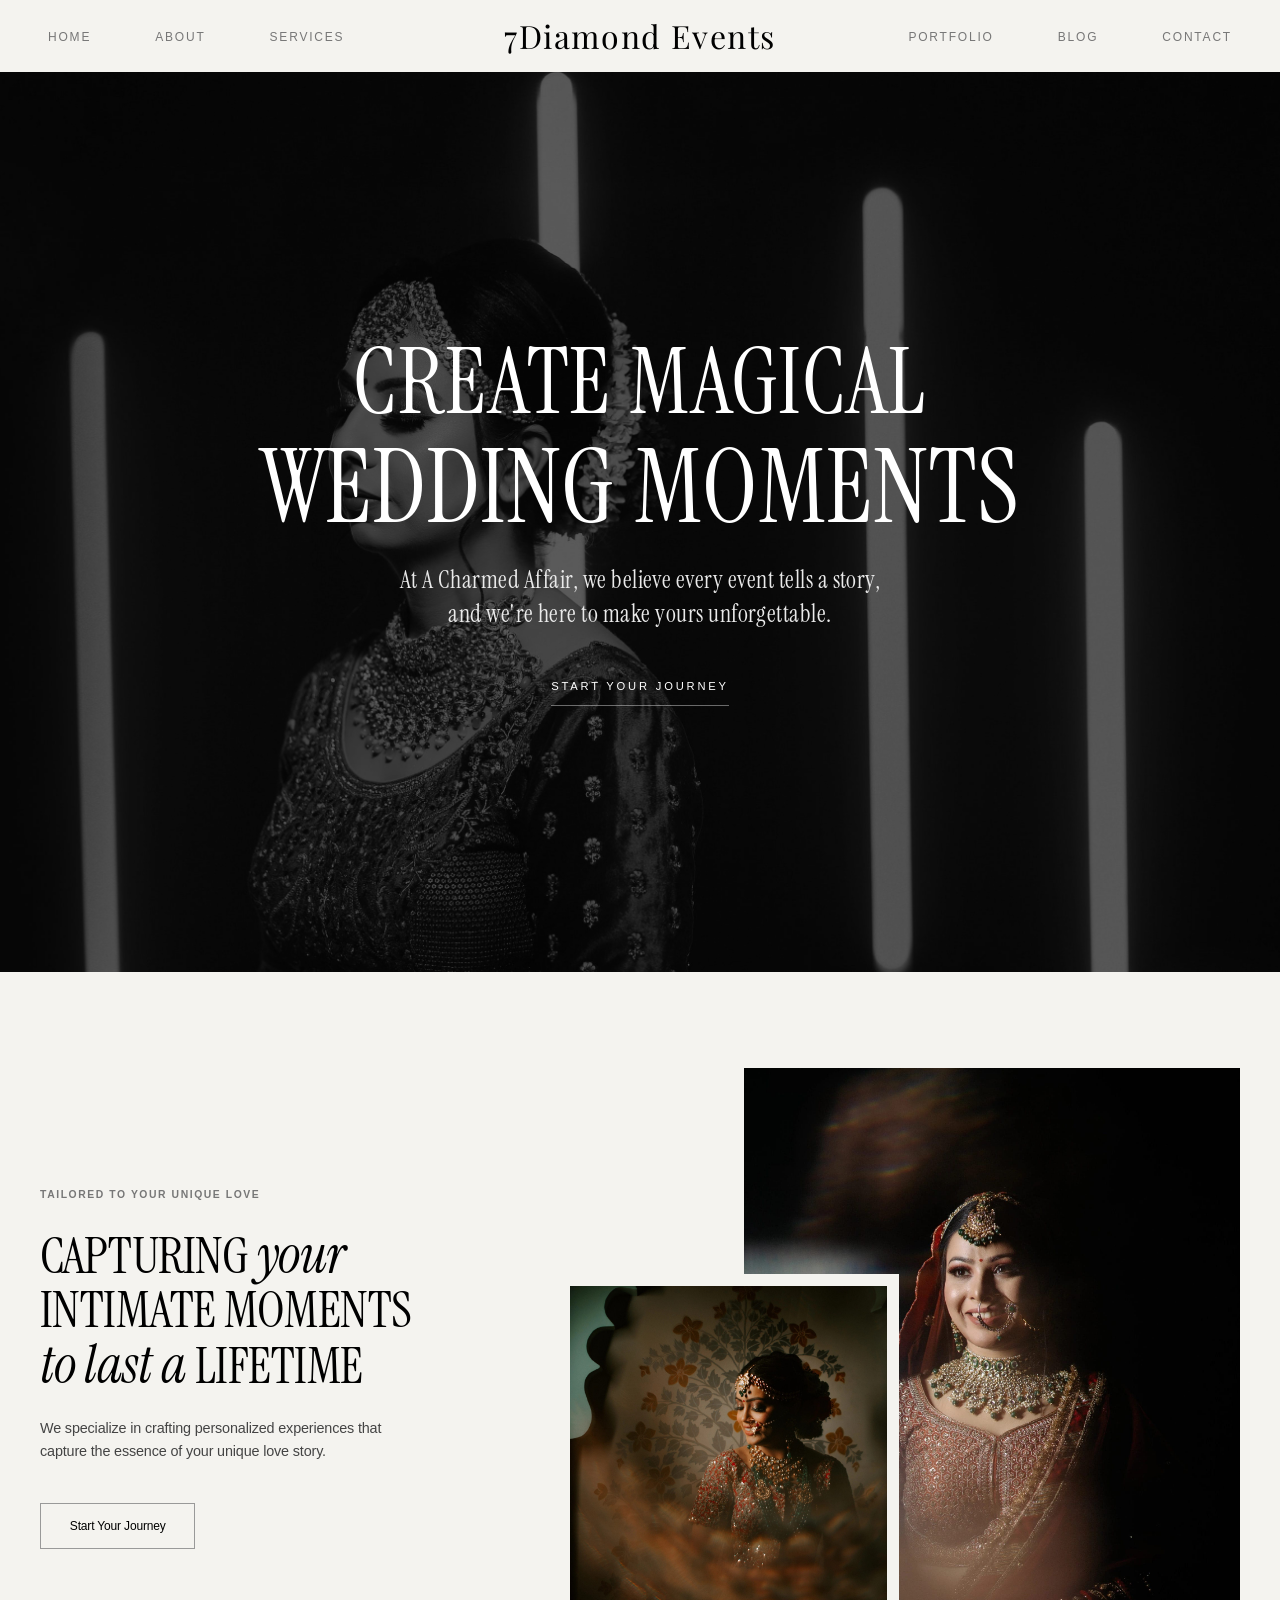
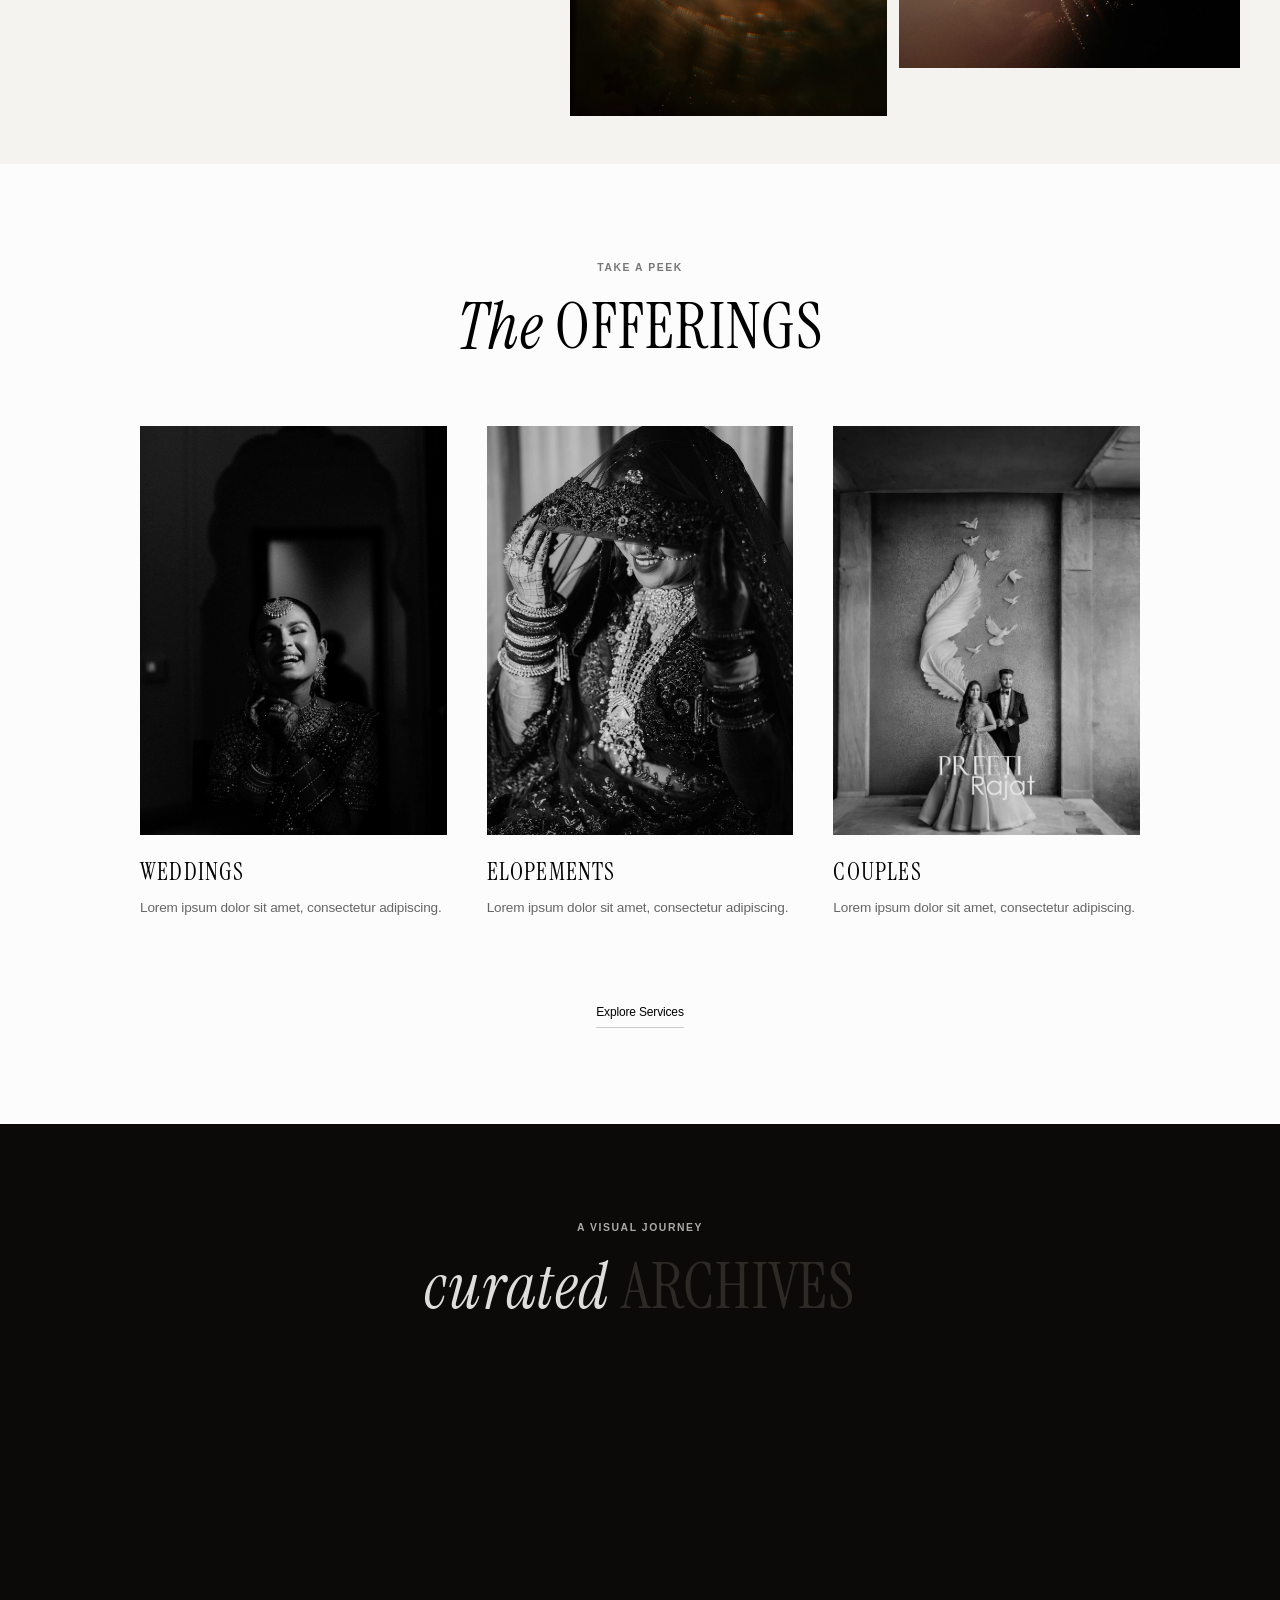
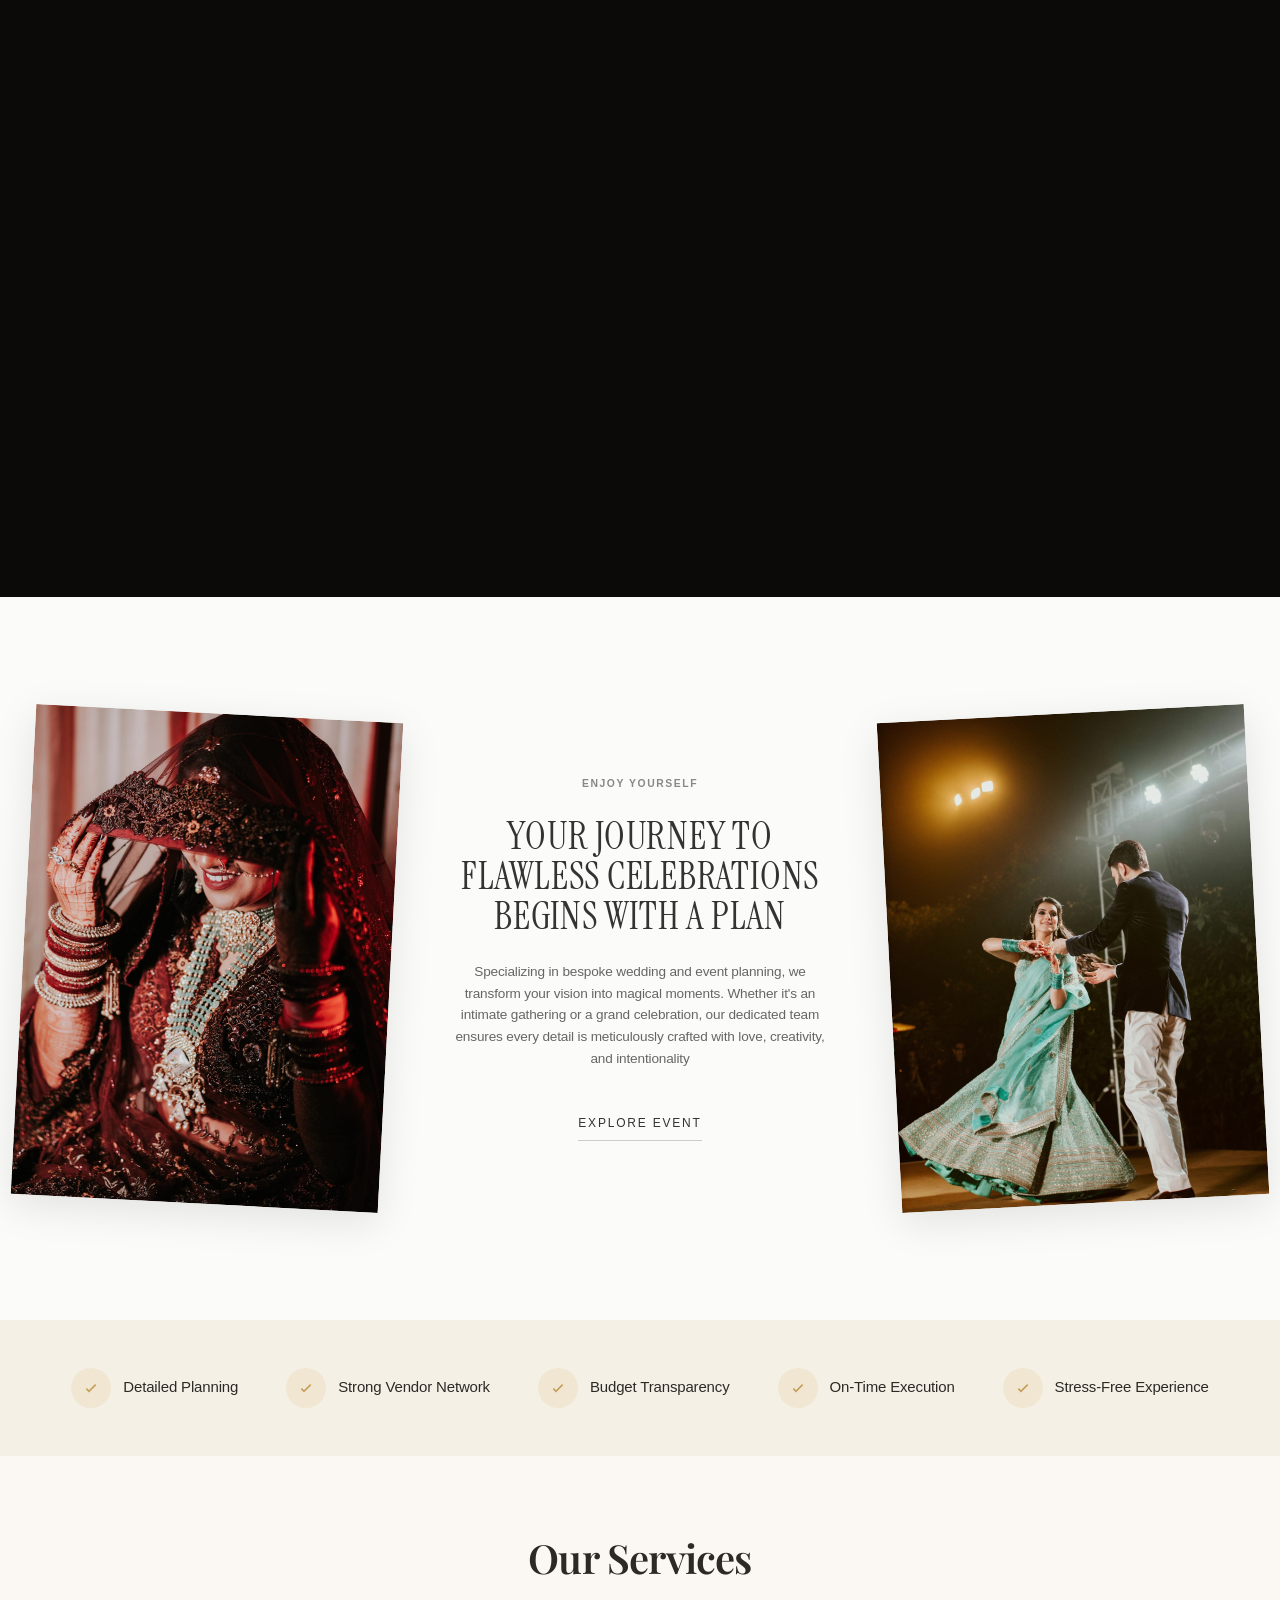
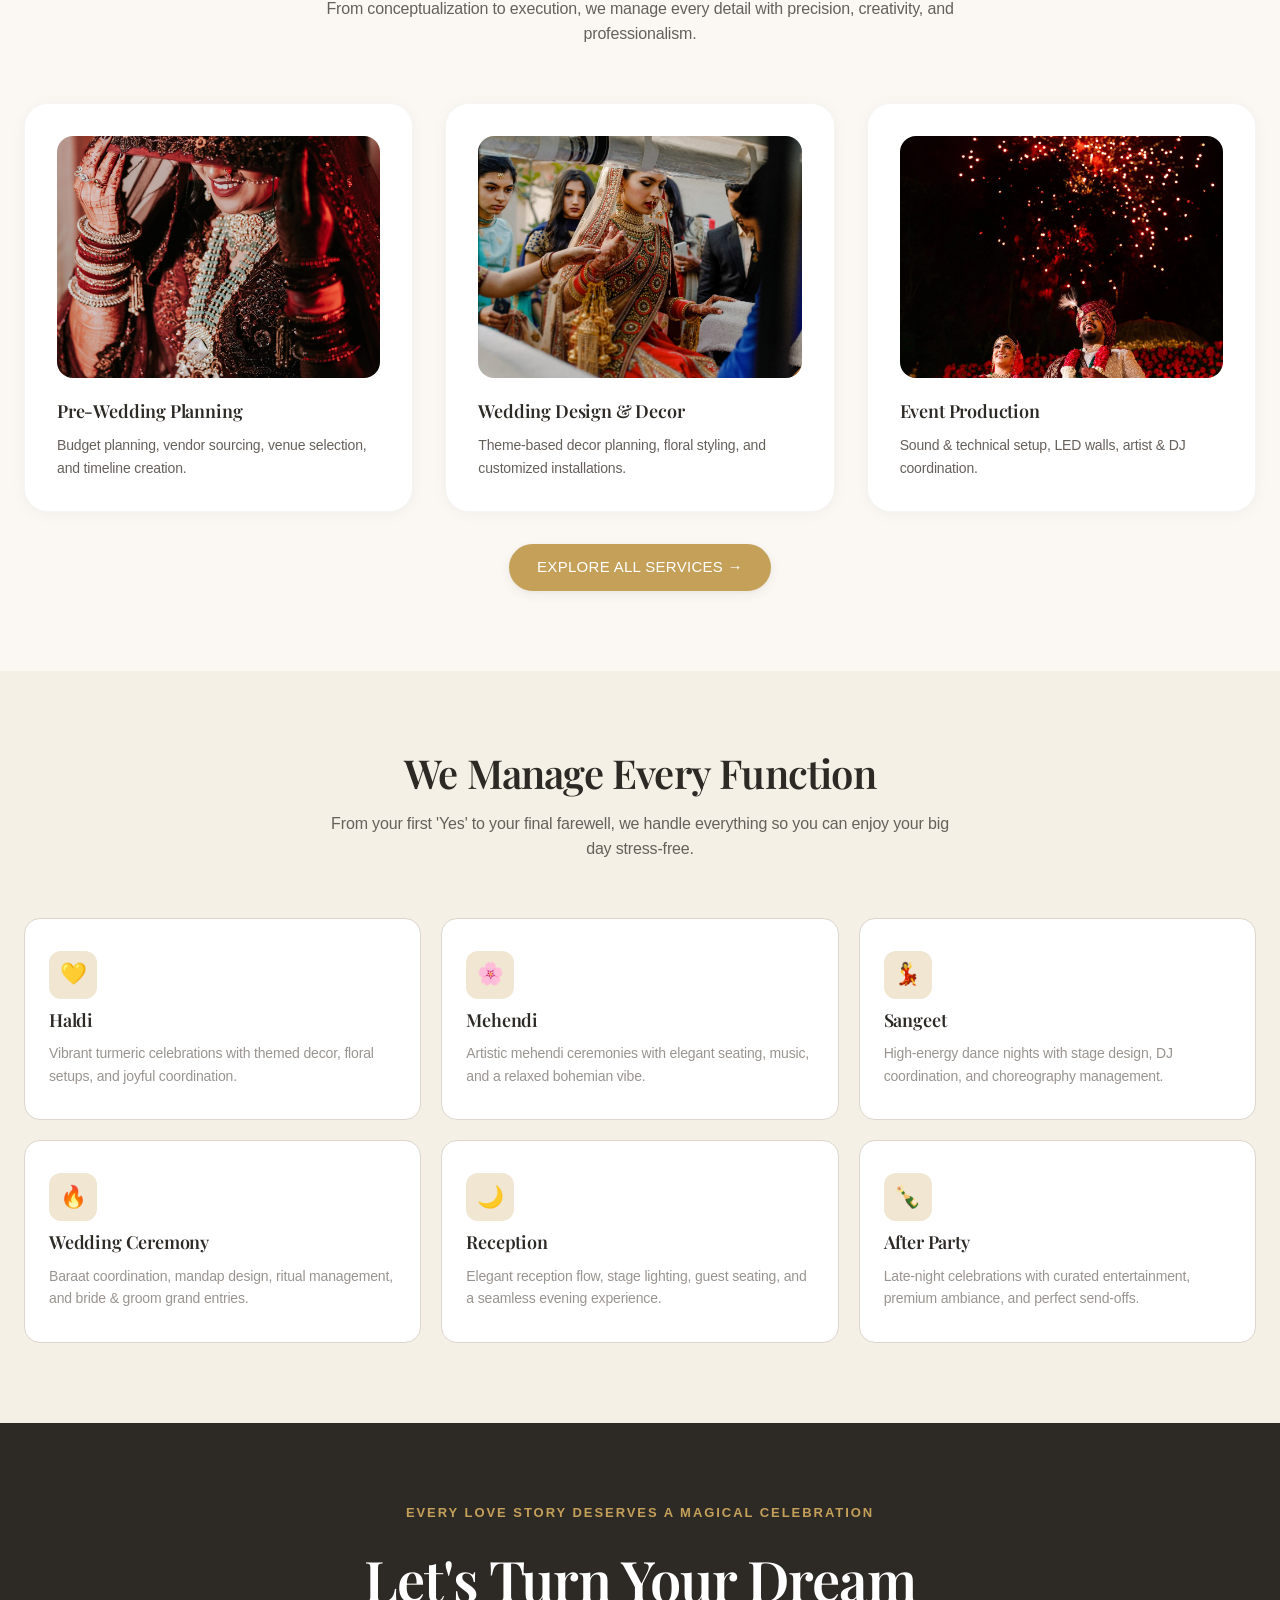
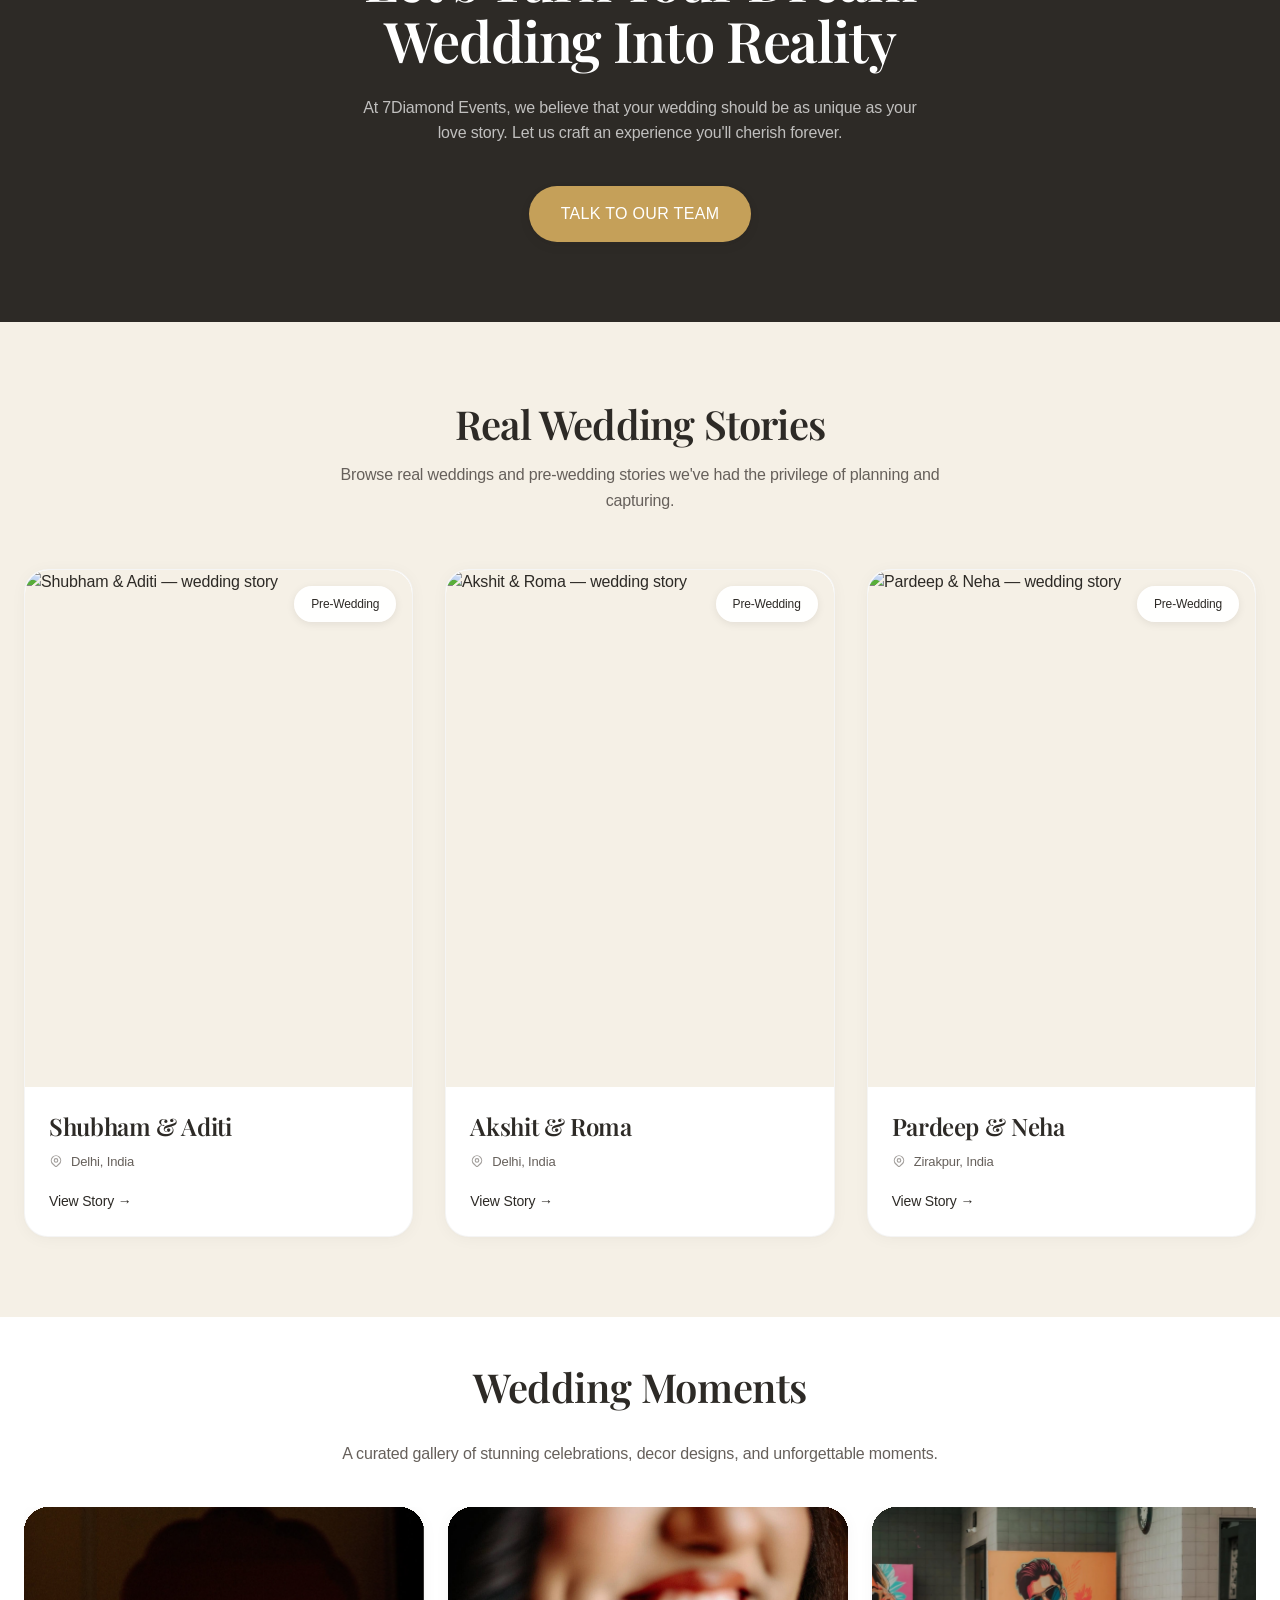
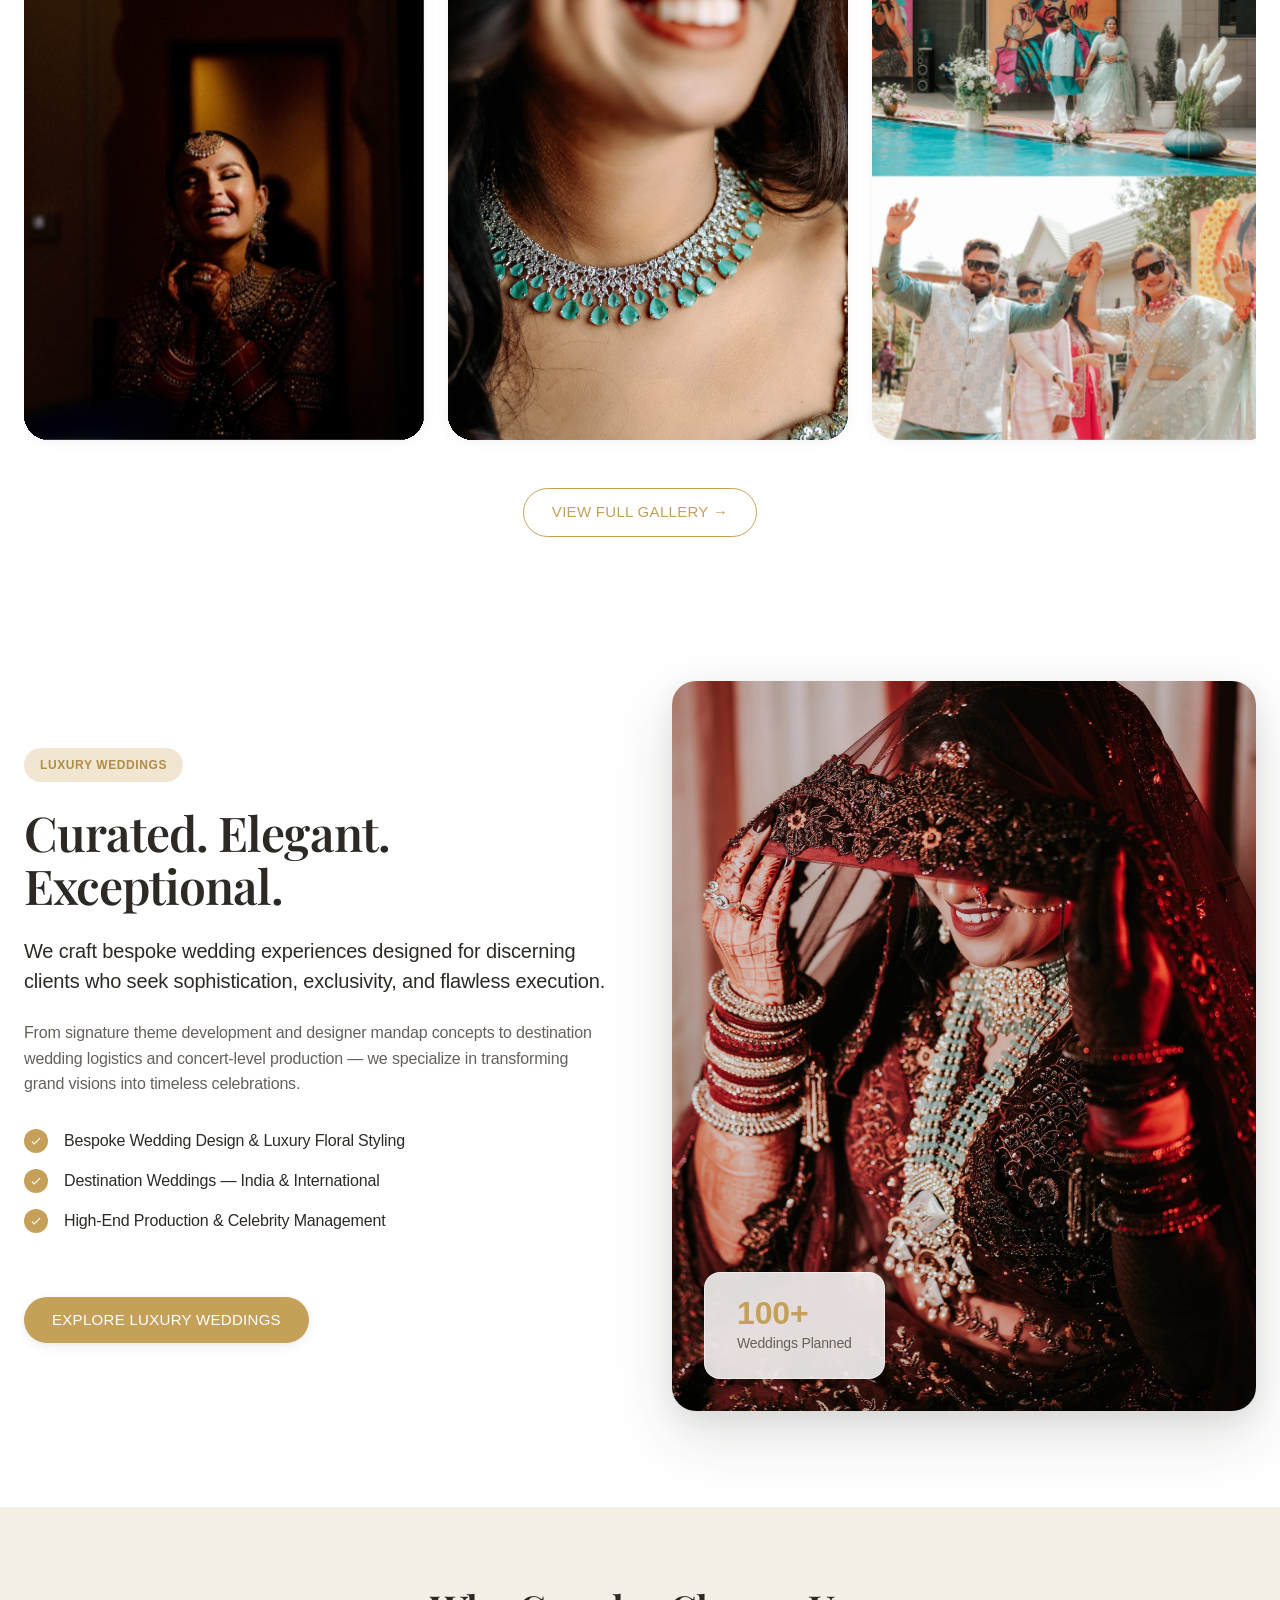
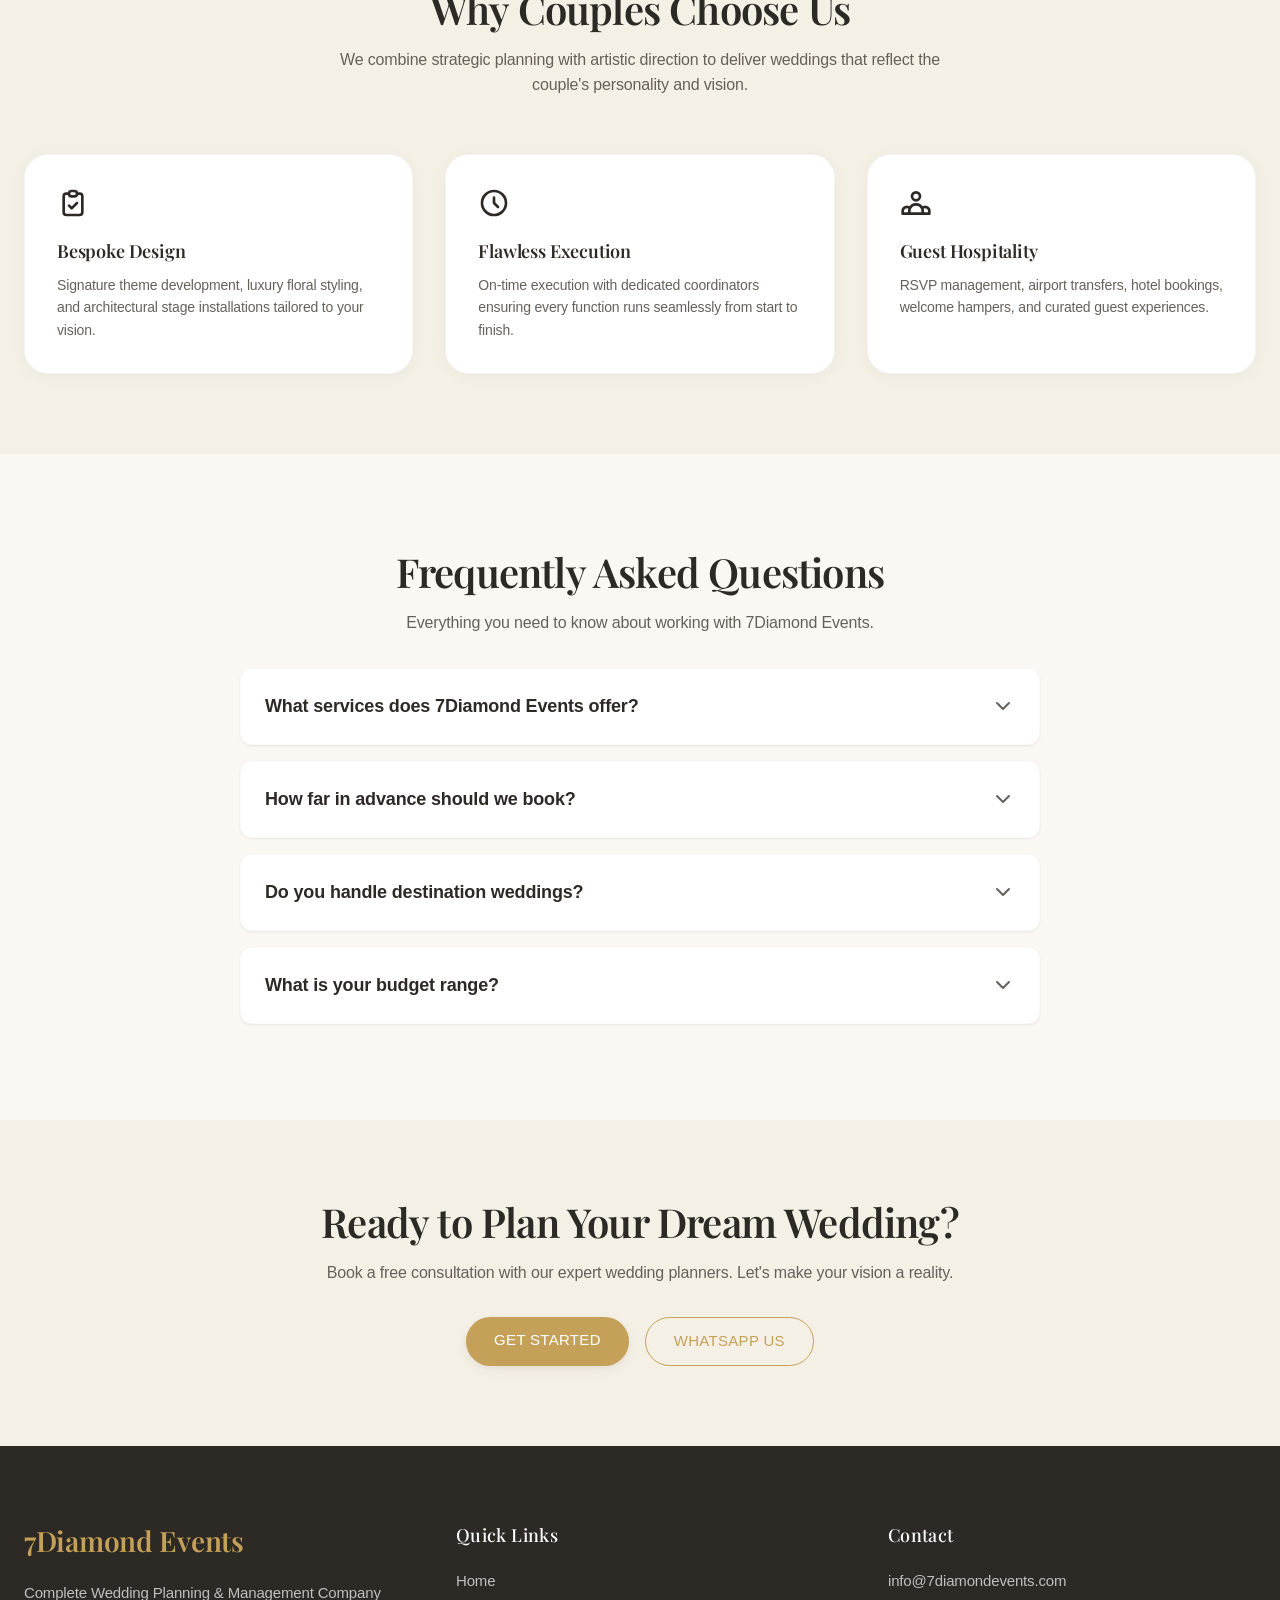
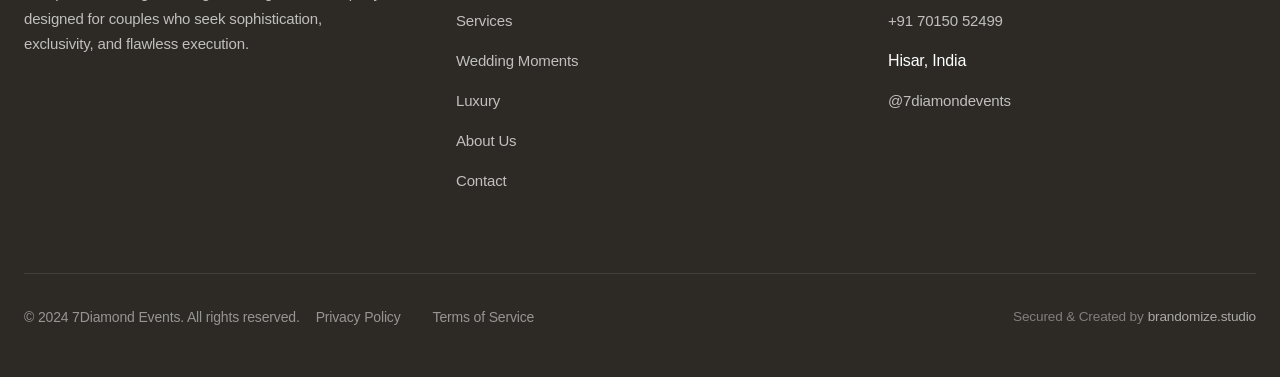
==== commit fd5616ed: "some changes" ====
--- a/index.html
+++ b/index.html
@@ -26,7 +26,7 @@
   <link rel="preconnect" href="https://fonts.googleapis.com">
   <link rel="preconnect" href="https://fonts.gstatic.com" crossorigin>
   <link
-    href="https://fonts.googleapis.com/css2?family=Playfair+Display:ital,wght@0,400;0,500;0,600;0,700;1,400&display=swap"
+    href="https://fonts.googleapis.com/css2?family=Instrument+Serif:ital@0;1&family=Playfair+Display:ital,wght@0,400;0,500;0,600;0,700;1,400&display=swap"
     rel="stylesheet">
 
   <link rel="stylesheet" href="css/style.css?v=3.0">
@@ -57,21 +57,22 @@
 
 <body>
   <!-- Header -->
-  <header class="header">
-    <nav class="nav">
-      <div class="logo-container">
-        <a href="index.html" class="logo">7Diamond Events</a>
-        <a href="https://brandomize.netlify.app/" target="_blank" class="logo-subtitle"
-          title="Fastest and most creative web developer in Hisar Haryana and across country">by brandomize</a>
-      </div>
-      <ul class="nav-links">
-        <li><a href="index.html">Home</a></li>
-        <li><a href="services.html">Services</a></li>
-        <li><a href="gallery.html">Wedding Moments</a></li>
-        <li><a href="luxury.html">Luxury</a></li>
-        <li><a href="about.html">About Us</a></li>
-        <li><a href="contact.html" class="btn btn-primary">Contact</a></li>
+  <header class="header new-header">
+    <nav class="nav new-nav">
+      <a href="index.html" class="center-logo">
+        <span class="logo-simple">7Diamond Events</span>
+      </a>
+      
+      <ul class="nav-links split-nav">
+        <li><a href="index.html">HOME</a></li>
+        <li><a href="about.html">ABOUT</a></li>
+        <li><a href="services.html">SERVICES</a></li>
+        <li class="spacer"></li>
+        <li><a href="gallery.html">PORTFOLIO</a></li>
+        <li><a href="luxury.html">BLOG</a></li>
+        <li><a href="contact.html">CONTACT</a></li>
       </ul>
+      
       <button class="mobile-menu-btn" aria-label="Menu">
         <svg fill="none" stroke-linecap="round" stroke-linejoin="round" stroke-width="2" viewBox="0 0 24 24"
           stroke="currentColor">
@@ -83,21 +84,120 @@
 
   <!-- ===== HERO ===== -->
   <style>
-    .header:not(.scrolled) .logo,
-    .header:not(.scrolled) .logo-subtitle { color: #fff; }
-    .header:not(.scrolled) .nav-links a { color: rgba(255,255,255,0.8); }
-    .header:not(.scrolled) .nav-links a:hover { color: #fff; }
-    .header:not(.scrolled) .mobile-menu-btn svg { stroke: #fff; }
-    .header:not(.scrolled) .nav-links .btn.btn-primary { color: var(--color-dark); }
+    /* New Header Styles Override */
+    .header.new-header {
+      position: relative !important;
+      background: #f4f3ef !important; /* matches the warm off-white in the image */
+      padding: 1.5rem 2rem !important;
+      border-bottom: none !important;
+    }
+    .header.new-header.scrolled {
+      position: fixed !important;
+      background: #f4f3ef !important;
+      box-shadow: 0 2px 10px rgba(0,0,0,0.05);
+    }
+    
+    .nav.new-nav {
+      position: relative;
+      display: flex;
+      align-items: center;
+      justify-content: center;
+      max-width: 1400px;
+      margin: 0 auto;
+      padding: 0 !important;
+    }
+
+    .center-logo {
+      position: absolute;
+      left: 50%;
+      top: 50%;
+      transform: translate(-50%, -50%);
+      display: flex;
+      flex-direction: column;
+      align-items: center;
+      text-decoration: none;
+      z-index: 10;
+    }
+    .logo-simple {
+      font-family: 'Playfair Display', serif;
+      font-size: 2rem;
+      font-weight: 400;
+      color: #000;
+      line-height: 1;
+      letter-spacing: 0.05em;
+    }
+
+    .split-nav {
+      display: flex;
+      width: 100%;
+      align-items: center;
+      list-style: none;
+      margin: 0;
+      padding: 0;
+    }
+    .split-nav li {
+      margin: 0;
+    }
+    .split-nav li.spacer {
+      flex-grow: 1;
+    }
+    .split-nav a {
+      font-family: sans-serif !important;
+      font-size: 0.75rem !important;
+      text-transform: uppercase;
+      letter-spacing: 0.15em !important;
+      color: #777 !important;
+      text-decoration: none;
+      padding: 0.5rem 1rem !important;
+      background: none !important;
+      border: none !important;
+      font-weight: 400 !important;
+      transition: color 0.3s ease;
+    }
+    .split-nav a:hover {
+      color: #000 !important;
+    }
+
+    .header.new-header .mobile-menu-btn svg {
+      stroke: #000 !important;
+    }
+
+    @media (max-width: 900px) {
+      .split-nav {
+        display: none !important; /* Hide desktop nav on mobile */
+      }
+      .split-nav.active {
+        display: flex !important;
+        flex-direction: column;
+        position: absolute;
+        top: 100%;
+        left: 0;
+        right: 0;
+        background: #f4f3ef;
+        padding: 2rem;
+        gap: 1.5rem;
+        z-index: 1000;
+      }
+      .split-nav.active li.spacer {
+        display: none;
+      }
+      .nav.new-nav {
+        justify-content: space-between;
+      }
+      .center-logo {
+        position: static;
+        transform: none;
+      }
+    }
 
     .hero {
       position: relative;
       width: 100%;
-      height: 100vh;
+      height: calc(100vh - 100px); /* Account for header height */
       height: 100svh;
       min-height: 540px;
       overflow: hidden;
-      background: #0c0a08;
+      background: #000;
     }
     .hero-bg {
       position: absolute;
@@ -108,11 +208,12 @@
       height: 100%;
       object-fit: cover;
       object-position: center bottom;
+      filter: grayscale(100%);
     }
     .hero-overlay {
       position: absolute;
       inset: 0;
-      background: linear-gradient(to bottom, rgba(12,10,8,0.25) 0%, rgba(12,10,8,0.1) 40%, rgba(12,10,8,0.55) 100%);
+      background: rgba(0, 0, 0, 0.6);
     }
     .hero-content {
       position: absolute;
@@ -125,67 +226,723 @@
       padding: 0 2rem;
     }
     .hero-inner {
-      max-width: 680px;
-    }
-    .hero-title {
-      font-family: 'Playfair Display', serif;
-      font-size: clamp(2rem, 5.5vw, 3.75rem);
-      font-weight: 700;
+      max-width: 900px;
+      width: 100%;
+      display: flex;
+      flex-direction: column;
+      align-items: center;
+    }
+    .hero-title-top {
+      font-family: 'Instrument Serif', serif;
+      font-size: clamp(3rem, 7vw, 6rem);
+      font-weight: 400;
       color: #fff;
-      line-height: 1.15;
-      letter-spacing: -0.02em;
-      margin-bottom: 2.5rem;
+      line-height: 1;
+      text-transform: uppercase;
+      letter-spacing: 0.02em;
+      margin-bottom: 0.1em;
       animation: fadeInUp 0.7s ease-out 0.2s both;
     }
-    .hero-title em {
-      font-style: italic;
-      color: var(--color-gold);
-    }
-    .hero-btns {
-      display: flex;
-      gap: 1rem;
-      justify-content: center;
-      flex-wrap: wrap;
-      animation: fadeInUp 0.7s ease-out 0.45s both;
-    }
-    .hero-btns .btn-outline {
-      color: rgba(255,255,255,0.85);
-      border-color: rgba(255,255,255,0.25);
-    }
-    .hero-btns .btn-outline:hover {
-      background: rgba(255,255,255,0.08);
-      border-color: rgba(255,255,255,0.6);
+    .hero-title-bottom {
+      font-family: 'Instrument Serif', serif;
+      font-size: clamp(3.5rem, 8vw, 7.5rem);
+      font-weight: 400;
+      color: #fff;
+      line-height: 1;
+      text-transform: uppercase;
+      letter-spacing: 0.01em;
+      margin-bottom: 1.5rem;
+      animation: fadeInUp 0.7s ease-out 0.3s both;
+    }
+    .hero-subtitle {
+      font-family: 'Instrument Serif', serif;
+      font-size: clamp(1.1rem, 2vw, 1.5rem);
+      color: #eaeaea;
+      line-height: 1.4;
+      max-width: 600px;
+      margin: 0 auto 3rem auto;
+      font-weight: 400;
+      letter-spacing: 0.02em;
+      animation: fadeInUp 0.7s ease-out 0.4s both;
+    }
+    .hero-link {
+      display: inline-block;
+      font-family: -apple-system, BlinkMacSystemFont, "Segoe UI", Roboto, sans-serif;
+      font-size: 0.7rem;
+      font-weight: 500;
+      text-transform: uppercase;
+      letter-spacing: 0.25em;
+      color: #fff;
+      text-decoration: none;
+      padding-bottom: 0.6rem;
+      border-bottom: 1px solid rgba(255,255,255,0.4);
+      transition: border-color 0.3s ease, color 0.3s ease;
+      animation: fadeInUp 0.7s ease-out 0.5s both;
+    }
+    .hero-link:hover {
+      border-color: #fff;
       color: #fff;
     }
 
     @media (max-width: 768px) {
       .hero { min-height: 500px; }
       .hero-content { padding: 0 1.5rem; }
-      .hero-title { font-size: 1.75rem; margin-bottom: 2rem; }
-      .hero-btns { flex-direction: column; align-items: center; }
-      .hero-btns .btn-large { width: 100%; max-width: 300px; justify-content: center; }
+      .hero-title-top { font-size: 2rem; }
+      .hero-title-bottom { font-size: 2.5rem; }
+      .hero-subtitle { margin-bottom: 2.5rem; }
     }
     @media (max-width: 480px) {
-      .hero-title { font-size: 1.5rem; line-height: 1.22; }
+      .hero-title-top { font-size: 1.75rem; }
+      .hero-title-bottom { font-size: 2.25rem; }
       .hero-content { padding: 0 1.125rem; }
     }
   </style>
 
   <section class="hero">
     <div class="hero-bg">
-      <img src="public/image-page-data/wedding/ANKU4613.jpeg" alt="Bride in gold jewelry against dramatic lighting — 7Diamond Events" loading="eager">
+      <img src="public/image-page-data/wedding/ANKU4613.jpeg" alt="Magical Wedding Moments" loading="eager">
       <div class="hero-overlay"></div>
     </div>
     <div class="hero-content">
       <div class="hero-inner">
-        <h1 class="hero-title">We Don't Just Plan Weddings.<br>We Design <em>Experiences.</em></h1>
-        <div class="hero-btns">
-          <a href="contact.html" class="btn btn-primary btn-large">
-            Book a Consultation
-            <svg width="18" height="18" fill="none" stroke="currentColor" stroke-width="2" stroke-linecap="round" stroke-linejoin="round" viewBox="0 0 24 24"><path d="M5 12h14M12 5l7 7-7 7"/></svg>
-          </a>
-          <a href="services.html" class="btn btn-outline btn-large">View Services</a>
-        </div>
+        <h1 class="hero-title-top">CREATE MAGICAL</h1>
+        <div class="hero-title-bottom">WEDDING MOMENTS</div>
+        <p class="hero-subtitle">At A Charmed Affair, we believe every event tells a story,<br>and we're here to make yours unforgettable.</p>
+        <a href="contact.html" class="hero-link">START YOUR JOURNEY</a>
+      </div>
+    </div>
+  </section>
+
+  <!-- ===== INTIMATE MOMENTS SECTION ===== -->
+  <style>
+    .intimate-section {
+      background: #f4f3ef;
+      padding: 6rem 2rem;
+      display: flex;
+      justify-content: center;
+      align-items: center;
+      overflow: hidden;
+    }
+    .intimate-container {
+      max-width: 1200px;
+      width: 100%;
+      display: grid;
+      grid-template-columns: 1fr 1.2fr;
+      gap: 4rem;
+      align-items: center;
+    }
+    .intimate-content {
+      max-width: 500px;
+      padding-right: 2rem;
+    }
+    .intimate-tag {
+      font-family: -apple-system, BlinkMacSystemFont, "Segoe UI", Roboto, sans-serif;
+      font-size: 0.65rem;
+      font-weight: 600;
+      color: #777;
+      text-transform: uppercase;
+      letter-spacing: 0.15em;
+      margin-bottom: 1.5rem;
+      display: block;
+    }
+    .intimate-title {
+      font-family: 'Instrument Serif', serif;
+      font-size: clamp(2.5rem, 4vw, 3.5rem);
+      font-weight: 400;
+      color: #000;
+      line-height: 1.05;
+      margin-bottom: 1.5rem;
+    }
+    .intimate-title em {
+      font-style: italic;
+      text-transform: lowercase;
+      font-size: 1.05em;
+    }
+    .intimate-text {
+      font-family: -apple-system, BlinkMacSystemFont, "Segoe UI", Roboto, sans-serif;
+      font-size: 0.9rem;
+      color: #444;
+      line-height: 1.6;
+      margin-bottom: 2.5rem;
+      max-width: 380px;
+    }
+    .intimate-btn {
+      display: inline-block;
+      font-family: -apple-system, BlinkMacSystemFont, "Segoe UI", Roboto, sans-serif;
+      font-size: 0.75rem;
+      font-weight: 400;
+      color: #000;
+      text-decoration: none;
+      padding: 0.8rem 1.8rem;
+      border: 1px solid #999;
+      transition: all 0.3s ease;
+    }
+    .intimate-btn:hover {
+      background: #000;
+      color: #fff;
+      border-color: #000;
+    }
+    .intimate-images {
+      position: relative;
+      width: 100%;
+      height: 600px;
+    }
+    .intimate-img-large {
+      position: absolute;
+      top: 0;
+      right: 0;
+      width: 80%;
+      height: 100%;
+      object-fit: cover;
+    }
+    .intimate-img-small {
+      position: absolute;
+      bottom: -10%;
+      left: -10%;
+      width: 55%;
+      aspect-ratio: 3/4;
+      object-fit: cover;
+      border: 12px solid #f4f3ef;
+      z-index: 2;
+    }
+    @media (max-width: 900px) {
+      .intimate-container {
+        grid-template-columns: 1fr;
+        gap: 3rem;
+      }
+      .intimate-content {
+        padding-right: 0;
+        max-width: 100%;
+      }
+      .intimate-images {
+        height: 450px;
+        margin-top: 2rem;
+      }
+      .intimate-img-large {
+        width: 90%;
+      }
+      .intimate-img-small {
+        bottom: -5%;
+        left: 0;
+      }
+    }
+  </style>
+
+  <section class="intimate-section">
+    <div class="intimate-container">
+      <div class="intimate-content">
+        <span class="intimate-tag">Tailored to your unique love</span>
+        <h2 class="intimate-title">CAPTURING <em>your</em><br>INTIMATE MOMENTS<br><em>to last a</em> LIFETIME</h2>
+        <p class="intimate-text">We specialize in crafting personalized experiences that capture the essence of your unique love story.</p>
+        <a href="contact.html" class="intimate-btn">Start Your Journey</a>
+      </div>
+      <div class="intimate-images">
+        <img src="public/image-page-data/wedding/UWF09905.jpeg" alt="Bride smiling" class="intimate-img-large" loading="lazy">
+        <img src="public/image-page-data/wedding/Mehar%20287.jpeg" alt="Intimate couple moment" class="intimate-img-small" loading="lazy">
+      </div>
+    </div>
+  </section>
+
+  <!-- ===== OFFERINGS SECTION ===== -->
+  <style>
+    .offerings-section {
+      background: #fcfcfc; /* Very light slightly warm tone to match image */
+      padding: 6rem 2rem;
+      text-align: center;
+    }
+    .offerings-tag {
+      font-family: -apple-system, BlinkMacSystemFont, "Segoe UI", Roboto, sans-serif;
+      font-size: 0.65rem;
+      font-weight: 600;
+      color: #777;
+      text-transform: uppercase;
+      letter-spacing: 0.15em;
+      margin-bottom: 1rem;
+      display: block;
+    }
+    .offerings-title {
+      font-family: 'Instrument Serif', serif;
+      font-size: clamp(2.5rem, 5vw, 4rem);
+      font-weight: 400;
+      color: #000;
+      margin-bottom: 4rem;
+      letter-spacing: 0.02em;
+    }
+    .offerings-title em {
+      font-style: italic;
+      text-transform: none;
+    }
+    .offerings-grid {
+      display: grid;
+      grid-template-columns: repeat(3, 1fr);
+      gap: 2.5rem;
+      max-width: 1000px;
+      margin: 0 auto 4rem auto;
+    }
+    .offering-card {
+      text-align: left;
+    }
+    .offering-img-wrapper {
+      width: 100%;
+      aspect-ratio: 3/4;
+      overflow: hidden;
+      margin-bottom: 1.5rem;
+    }
+    .offering-img-wrapper img {
+      width: 100%;
+      height: 100%;
+      object-fit: cover;
+      /* Applying grayscale to match reference */
+      filter: grayscale(100%);
+      transition: filter 0.4s ease, transform 0.6s ease;
+    }
+    .offering-img-wrapper:hover img {
+      filter: grayscale(0%);
+      transform: scale(1.03);
+    }
+    .offering-card h3 {
+      font-family: 'Instrument Serif', serif;
+      font-size: 1.5rem;
+      font-weight: 400;
+      color: #000;
+      margin-bottom: 0.75rem;
+      text-transform: uppercase;
+      letter-spacing: 0.05em;
+    }
+    .offering-card p {
+      font-family: -apple-system, BlinkMacSystemFont, "Segoe UI", Roboto, sans-serif;
+      font-size: 0.85rem;
+      color: #666;
+      line-height: 1.6;
+    }
+    .offerings-link {
+      display: inline-block;
+      font-family: -apple-system, BlinkMacSystemFont, "Segoe UI", Roboto, sans-serif;
+      font-size: 0.75rem;
+      font-weight: 500;
+      color: #000;
+      text-decoration: none;
+      padding-bottom: 0.4rem;
+      border-bottom: 1px solid #ccc;
+      transition: border-color 0.3s ease;
+    }
+    .offerings-link:hover {
+      border-color: #000;
+    }
+    @media (max-width: 768px) {
+      .offerings-grid {
+        grid-template-columns: 1fr;
+        gap: 3rem;
+        max-width: 400px;
+      }
+    }
+  </style>
+
+  <section class="offerings-section">
+    <div class="container">
+      <span class="offerings-tag">Take a Peek</span>
+      <h2 class="offerings-title"><em>The</em> OFFERINGS</h2>
+      
+      <div class="offerings-grid">
+        <div class="offering-card">
+          <div class="offering-img-wrapper">
+            <img src="public/image-page-data/wedding/Mehar%2096.jpeg" alt="Weddings" loading="lazy">
+          </div>
+          <h3>WEDDINGS</h3>
+          <p>Lorem ipsum dolor sit amet, consectetur adipiscing.</p>
+        </div>
+        <div class="offering-card">
+          <div class="offering-img-wrapper">
+            <img src="public/image-page-data/wedding/5.jpeg" alt="Elopements" loading="lazy">
+          </div>
+          <h3>ELOPEMENTS</h3>
+          <p>Lorem ipsum dolor sit amet, consectetur adipiscing.</p>
+        </div>
+        <div class="offering-card">
+          <div class="offering-img-wrapper">
+            <img src="public/image-page-data/ring-ceremony/00000c.jpeg" alt="Couples" loading="lazy">
+          </div>
+          <h3>COUPLES</h3>
+          <p>Lorem ipsum dolor sit amet, consectetur adipiscing.</p>
+        </div>
+      </div>
+      
+      <a href="services.html" class="offerings-link">Explore Services</a>
+    </div>
+  </section>
+
+  <!-- ===== HORIZONTAL PARALLAX GALLERY ===== -->
+  <style>
+    .horizontal-gallery-section {
+      padding: 6rem 0;
+      background: #0c0a08;
+      color: #fff;
+      overflow: hidden;
+      position: relative;
+    }
+    .hg-header {
+      text-align: center;
+      margin-bottom: 3rem;
+    }
+    .hg-tag {
+      font-family: -apple-system, BlinkMacSystemFont, "Segoe UI", Roboto, sans-serif;
+      font-size: 0.65rem;
+      font-weight: 600;
+      color: #aaa;
+      text-transform: uppercase;
+      letter-spacing: 0.15em;
+      margin-bottom: 1rem;
+      display: block;
+    }
+    .hg-title {
+      font-family: 'Instrument Serif', serif;
+      font-size: clamp(2.5rem, 5vw, 4rem);
+      font-weight: 400;
+      text-transform: uppercase;
+      letter-spacing: 0.02em;
+    }
+    .hg-title em {
+      font-style: italic;
+      text-transform: lowercase;
+      color: #ddd;
+    }
+    .hg-scroll-wrapper {
+      position: relative;
+      width: 100%;
+    }
+    .hg-scroll-container {
+      display: flex;
+      gap: 3rem;
+      padding: 0 10vw 4rem 10vw;
+      overflow-x: auto;
+      scrollbar-width: none; /* Firefox */
+      -ms-overflow-style: none;  /* IE and Edge */
+    }
+    .hg-scroll-container::-webkit-scrollbar {
+      display: none;
+    }
+    .hg-item {
+      flex: 0 0 auto;
+      width: 40vw;
+      max-width: 500px;
+      aspect-ratio: 3 / 4;
+      overflow: hidden;
+      position: relative;
+      border-radius: 4px;
+    }
+    .hg-item-bg {
+      position: absolute;
+      /* Make it wider so we can pan horizontally */
+      top: 0;
+      left: -20%;
+      width: 140%;
+      height: 100%;
+      background-size: cover;
+      background-position: center;
+      transition: transform 0.1s linear, filter 0.6s ease;
+      will-change: transform;
+      filter: grayscale(100%);
+    }
+    .hg-item:hover .hg-item-bg {
+      filter: grayscale(0%);
+    }
+    @media (max-width: 768px) {
+      .hg-item {
+        width: 75vw;
+        height: auto;
+      }
+      .hg-scroll-container {
+        gap: 1.5rem;
+        padding: 0 5vw 3rem 5vw;
+      }
+    }
+  </style>
+
+  <section class="horizontal-gallery-section">
+    <div class="hg-header">
+      <span class="hg-tag">A Visual Journey</span>
+      <h2 class="hg-title"><em>Curated</em> ARCHIVES</h2>
+    </div>
+    <div class="hg-scroll-wrapper">
+      <div class="hg-scroll-container" id="hg-container">
+        <!-- New 15+ Image set -->
+        <div class="hg-item">
+          <div class="hg-item-bg lazy-bg" data-bg="public/image-page-data/wedding/Mehar%2096.jpeg"></div>
+        </div>
+        <div class="hg-item">
+          <div class="hg-item-bg lazy-bg" data-bg="public/image-page-data/haldi/Haldi_01.jpeg"></div>
+        </div>
+        <div class="hg-item">
+          <div class="hg-item-bg lazy-bg" data-bg="public/image-page-data/ring-ceremony/(1).jpeg"></div>
+        </div>
+        <div class="hg-item">
+          <div class="hg-item-bg lazy-bg" data-bg="public/image-page-data/wedding/ANKU4613.jpeg"></div>
+        </div>
+        <div class="hg-item">
+          <div class="hg-item-bg lazy-bg" data-bg="public/image-page-data/wedding/10.jpeg"></div>
+        </div>
+        <div class="hg-item">
+          <div class="hg-item-bg lazy-bg" data-bg="public/image-page-data/haldi/Haldi_02.jpeg"></div>
+        </div>
+        <div class="hg-item">
+          <div class="hg-item-bg lazy-bg" data-bg="public/image-page-data/ring-ceremony/UWF06800.jpeg"></div>
+        </div>
+        <div class="hg-item">
+          <div class="hg-item-bg lazy-bg" data-bg="public/image-page-data/wedding/11.jpeg"></div>
+        </div>
+        <div class="hg-item">
+          <div class="hg-item-bg lazy-bg" data-bg="public/image-page-data/haldi/Haldi_03.jpeg"></div>
+        </div>
+        <div class="hg-item">
+          <div class="hg-item-bg lazy-bg" data-bg="public/image-page-data/ring-ceremony/(3).jpeg"></div>
+        </div>
+        <div class="hg-item">
+          <div class="hg-item-bg lazy-bg" data-bg="public/image-page-data/wedding/12.jpeg"></div>
+        </div>
+        <div class="hg-item">
+          <div class="hg-item-bg lazy-bg" data-bg="public/image-page-data/haldi/Haldi_04.jpeg"></div>
+        </div>
+        <div class="hg-item">
+          <div class="hg-item-bg lazy-bg" data-bg="public/image-page-data/ring-ceremony/UWF06836.jpeg"></div>
+        </div>
+        <div class="hg-item">
+          <div class="hg-item-bg lazy-bg" data-bg="public/image-page-data/wedding/13.jpeg"></div>
+        </div>
+        <div class="hg-item">
+          <div class="hg-item-bg lazy-bg" data-bg="public/image-page-data/haldi/Haldi_05.jpeg"></div>
+        </div>
+        <div class="hg-item">
+          <div class="hg-item-bg lazy-bg" data-bg="public/image-page-data/ring-ceremony/(6).jpeg"></div>
+        </div>
+        <div class="hg-item">
+          <div class="hg-item-bg lazy-bg" data-bg="public/image-page-data/wedding/14.jpeg"></div>
+        </div>
+        <div class="hg-item">
+          <div class="hg-item-bg lazy-bg" data-bg="public/image-page-data/haldi/Haldi_06.jpeg"></div>
+        </div>
+        <div class="hg-item">
+          <div class="hg-item-bg lazy-bg" data-bg="public/image-page-data/ring-ceremony/UWF06778.jpeg"></div>
+        </div>
+        <div class="hg-item">
+          <div class="hg-item-bg lazy-bg" data-bg="public/image-page-data/wedding/UWF09905.jpeg"></div>
+        </div>
+      </div>
+    </div>
+  </section>
+
+  <script>
+    document.addEventListener('DOMContentLoaded', () => {
+      // Lazy loading for background images
+      const lazyBgs = document.querySelectorAll('.lazy-bg');
+      const observer = new IntersectionObserver((entries, obs) => {
+        entries.forEach(entry => {
+          if (entry.isIntersecting) {
+            const bg = entry.target;
+            bg.style.backgroundImage = `url('${bg.getAttribute('data-bg')}')`;
+            obs.unobserve(bg);
+          }
+        });
+      }, { rootMargin: '300px' });
+      
+      lazyBgs.forEach(bg => observer.observe(bg));
+
+      // Horizontal parallax effect
+      const container = document.getElementById('hg-container');
+      const items = document.querySelectorAll('.hg-item');
+      
+      let rafId = null;
+      
+      function updateHorizontalParallax() {
+        if (!container) return;
+        const containerRect = container.getBoundingClientRect();
+        const containerCenter = containerRect.left + containerRect.width / 2;
+        
+        items.forEach(item => {
+          const rect = item.getBoundingClientRect();
+          const itemCenter = rect.left + rect.width / 2;
+          
+          // Value between -1 and 1 representing position relative to container center
+          // Multiplied by a factor to control the parallax intensity
+          let offset = (itemCenter - containerCenter) / containerRect.width;
+          
+          // Clamp the offset to prevent extreme movement
+          offset = Math.max(-1, Math.min(1, offset));
+          
+          const bg = item.querySelector('.hg-item-bg');
+          if (bg) {
+            bg.style.transform = `translate3d(${offset * 15}%, 0, 0)`;
+          }
+        });
+        
+        rafId = null;
+      }
+      
+      if (container) {
+        container.addEventListener('scroll', () => {
+          if (!rafId) {
+            rafId = requestAnimationFrame(updateHorizontalParallax);
+          }
+        }, { passive: true });
+        
+        // Trigger initially and on resize
+        updateHorizontalParallax();
+        window.addEventListener('resize', updateHorizontalParallax);
+
+        // Auto-scroll logic
+        let autoScrollSpeed = 1;
+        let isHovering = false;
+        let autoScrollDirection = 1;
+        
+        container.addEventListener('mouseenter', () => isHovering = true);
+        container.addEventListener('mouseleave', () => isHovering = false);
+        container.addEventListener('touchstart', () => isHovering = true, {passive: true});
+        container.addEventListener('touchend', () => isHovering = false, {passive: true});
+
+        function autoScroll() {
+          if (!isHovering) {
+            container.scrollLeft += autoScrollSpeed * autoScrollDirection;
+            
+            // Reverse direction if hitting the ends
+            if (container.scrollLeft >= container.scrollWidth - container.clientWidth - 1) {
+              autoScrollDirection = -1;
+            } else if (container.scrollLeft <= 0) {
+              autoScrollDirection = 1;
+            }
+          }
+          requestAnimationFrame(autoScroll);
+        }
+        
+        // Start auto-scroll
+        requestAnimationFrame(autoScroll);
+      }
+    });
+  </script>
+
+  <!-- ===== FLAWLESS CELEBRATIONS SECTION ===== -->
+  <style>
+    .flawless-section {
+      background: #fbfbf9; /* warm off-white to match the reference */
+      padding: 8rem 2rem;
+      display: flex;
+      justify-content: center;
+      align-items: center;
+      overflow: hidden;
+      position: relative;
+    }
+    .flawless-container {
+      max-width: 1300px;
+      width: 100%;
+      display: grid;
+      grid-template-columns: 1fr 1.2fr 1fr;
+      gap: 3rem;
+      align-items: center;
+    }
+    .flawless-img-left, .flawless-img-right {
+      position: relative;
+      width: 100%;
+      aspect-ratio: 3/4;
+      overflow: hidden;
+      box-shadow: 0 10px 40px rgba(0,0,0,0.1);
+    }
+    .flawless-img-left img, .flawless-img-right img {
+      width: 100%;
+      height: 100%;
+      object-fit: cover;
+    }
+    /* Subtle tilted angles exactly like the image */
+    .flawless-img-left {
+      transform: rotate(3deg) scale(1.05);
+    }
+    .flawless-img-right {
+      transform: rotate(-3deg) scale(1.05);
+    }
+    .flawless-content {
+      text-align: center;
+      padding: 0 1.5rem;
+      z-index: 2;
+    }
+    .flawless-tag {
+      font-family: -apple-system, BlinkMacSystemFont, "Segoe UI", Roboto, sans-serif;
+      font-size: 0.65rem;
+      font-weight: 600;
+      color: #888;
+      text-transform: uppercase;
+      letter-spacing: 0.15em;
+      margin-bottom: 1.5rem;
+      display: block;
+    }
+    .flawless-title {
+      font-family: 'Instrument Serif', serif;
+      font-size: clamp(2rem, 3vw, 2.75rem);
+      font-weight: 400;
+      color: #333;
+      line-height: 1.05;
+      text-transform: uppercase;
+      letter-spacing: 0.02em;
+      margin-bottom: 1.5rem;
+    }
+    .flawless-text {
+      font-family: -apple-system, BlinkMacSystemFont, "Segoe UI", Roboto, sans-serif;
+      font-size: 0.85rem;
+      color: #666;
+      line-height: 1.6;
+      margin-bottom: 2.5rem;
+    }
+    .flawless-link {
+      display: inline-block;
+      font-family: -apple-system, BlinkMacSystemFont, "Segoe UI", Roboto, sans-serif;
+      font-size: 0.75rem;
+      font-weight: 500;
+      color: #333;
+      text-transform: uppercase;
+      letter-spacing: 0.15em;
+      text-decoration: none;
+      padding-bottom: 0.5rem;
+      border-bottom: 1px solid #ccc;
+      transition: border-color 0.3s ease;
+    }
+    .flawless-link:hover {
+      border-color: #333;
+    }
+    @media (max-width: 1024px) {
+      .flawless-container {
+        grid-template-columns: 1fr;
+        gap: 5rem;
+      }
+      .flawless-content {
+        order: -1;
+        max-width: 600px;
+        margin: 0 auto;
+      }
+      .flawless-img-left {
+        transform: rotate(2deg);
+        width: 70%;
+        margin: 0 auto;
+      }
+      .flawless-img-right {
+        transform: rotate(-2deg);
+        width: 70%;
+        margin: 0 auto;
+      }
+    }
+    @media (max-width: 600px) {
+      .flawless-img-left, .flawless-img-right { width: 90%; }
+    }
+  </style>
+
+  <section class="flawless-section">
+    <div class="flawless-container">
+      <div class="flawless-img-left">
+        <img src="public/image-page-data/wedding/5.jpeg" alt="Bride preparation" loading="lazy">
+      </div>
+      <div class="flawless-content">
+        <span class="flawless-tag">Enjoy Yourself</span>
+        <h2 class="flawless-title">YOUR JOURNEY TO<br>FLAWLESS CELEBRATIONS<br>BEGINS WITH A PLAN</h2>
+        <p class="flawless-text">Specializing in bespoke wedding and event planning, we transform your vision into magical moments. Whether it's an intimate gathering or a grand celebration, our dedicated team ensures every detail is meticulously crafted with love, creativity, and intentionality</p>
+        <a href="services.html" class="flawless-link">Explore Event</a>
+      </div>
+      <div class="flawless-img-right">
+        <img src="public/image-page-data/wedding/13.jpeg" alt="Couple holding hands" loading="lazy">
       </div>
     </div>
   </section>
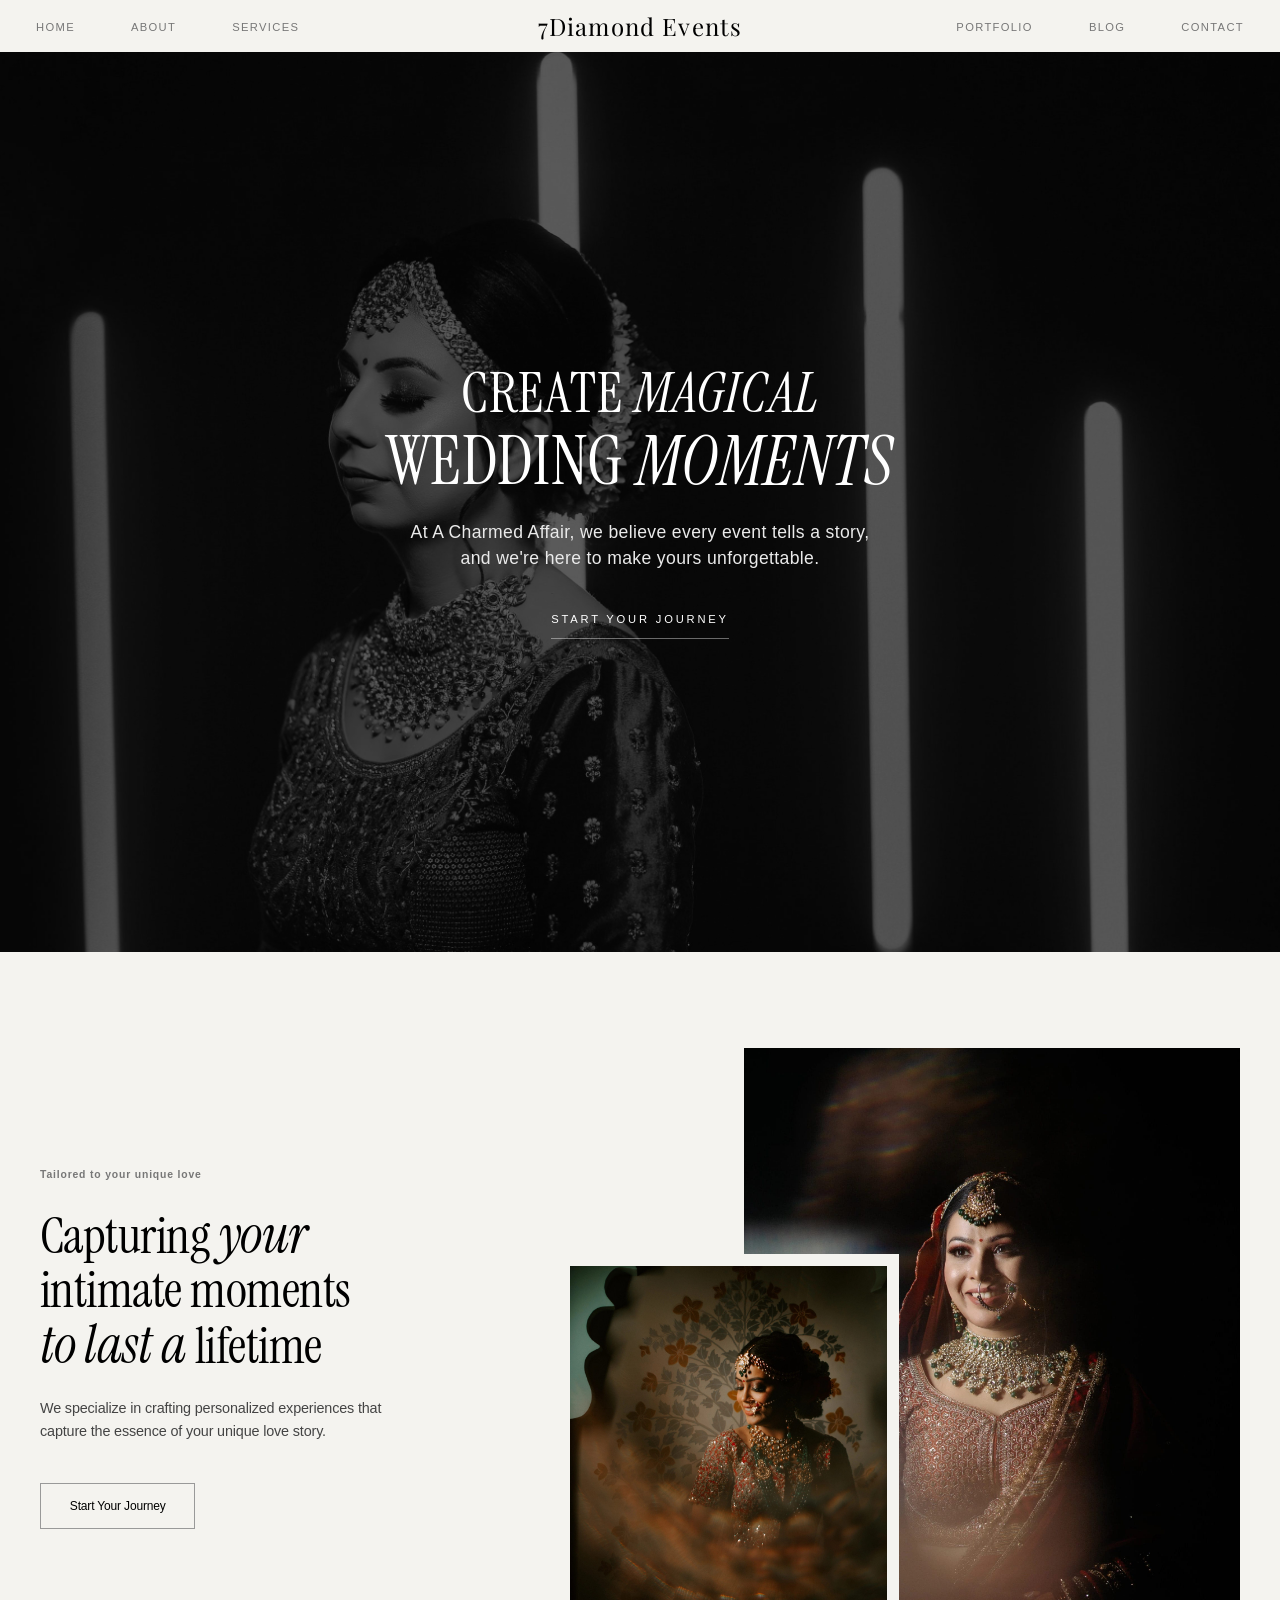
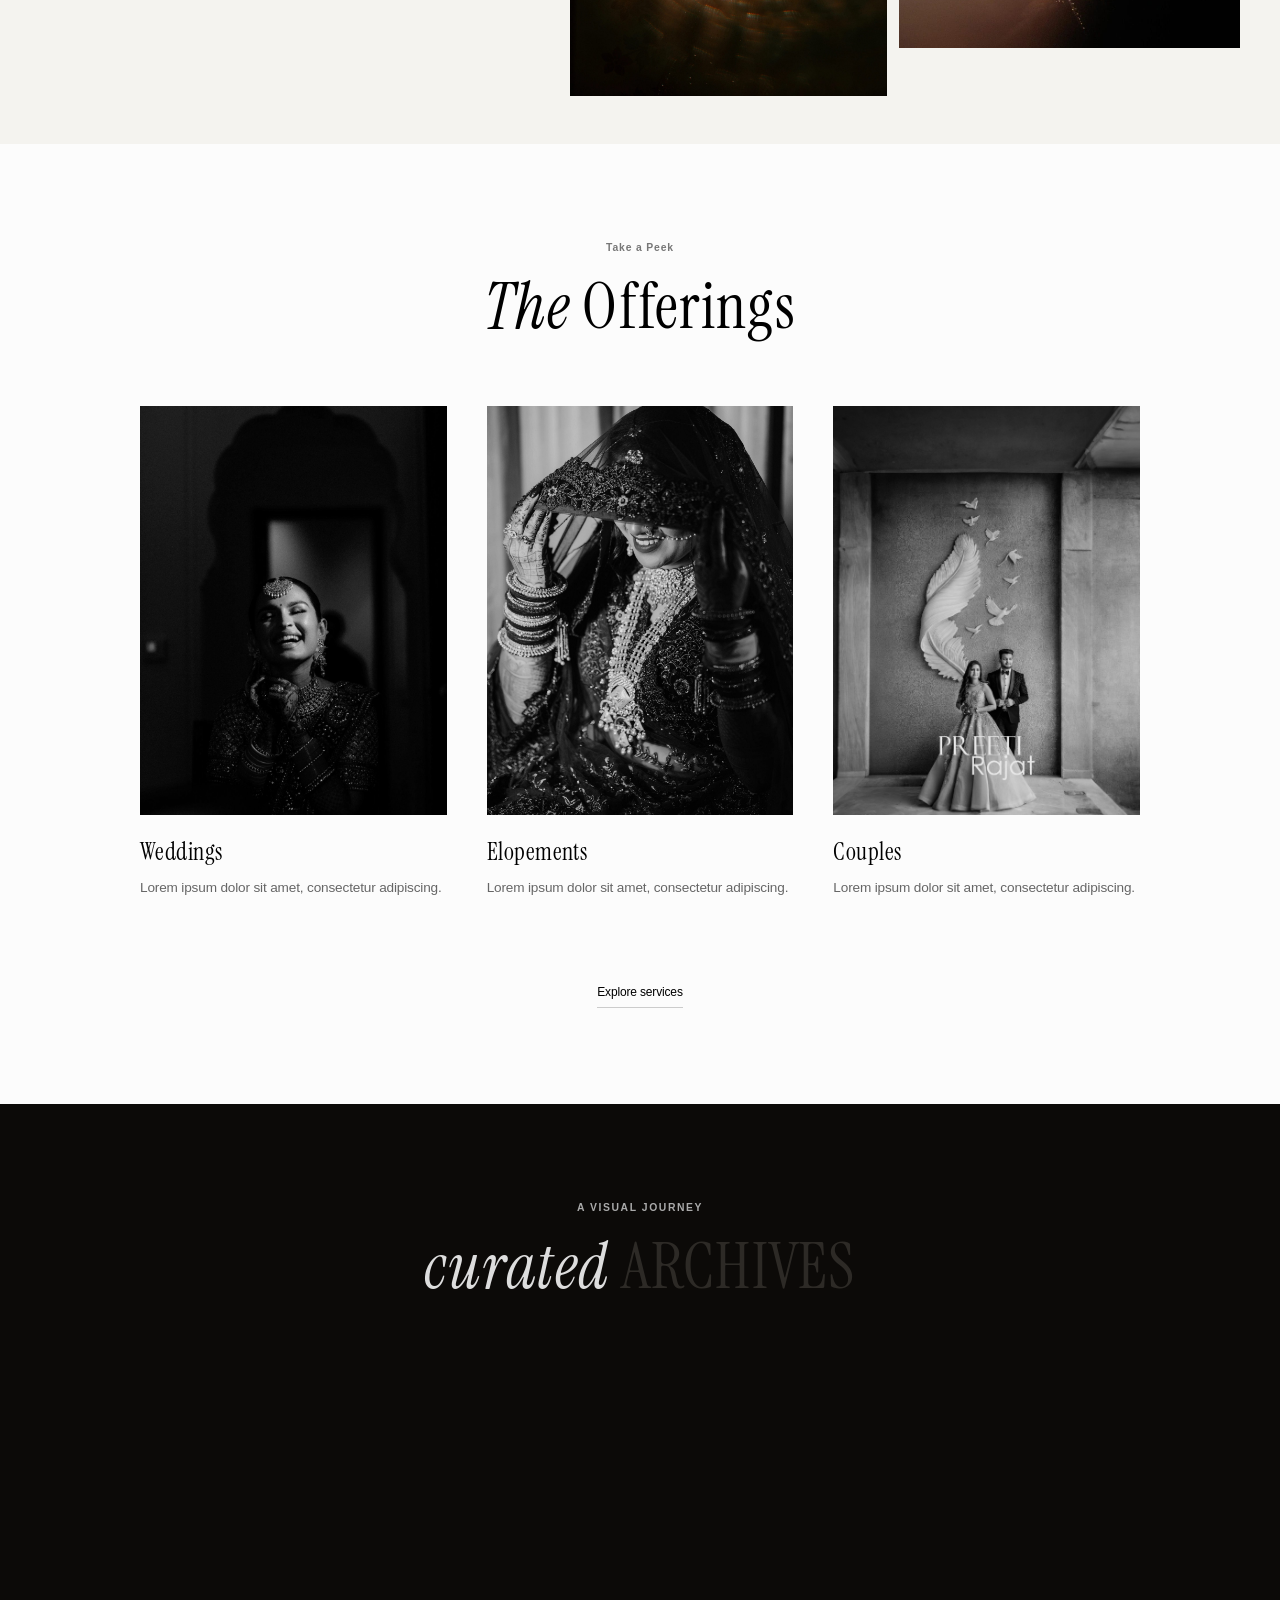
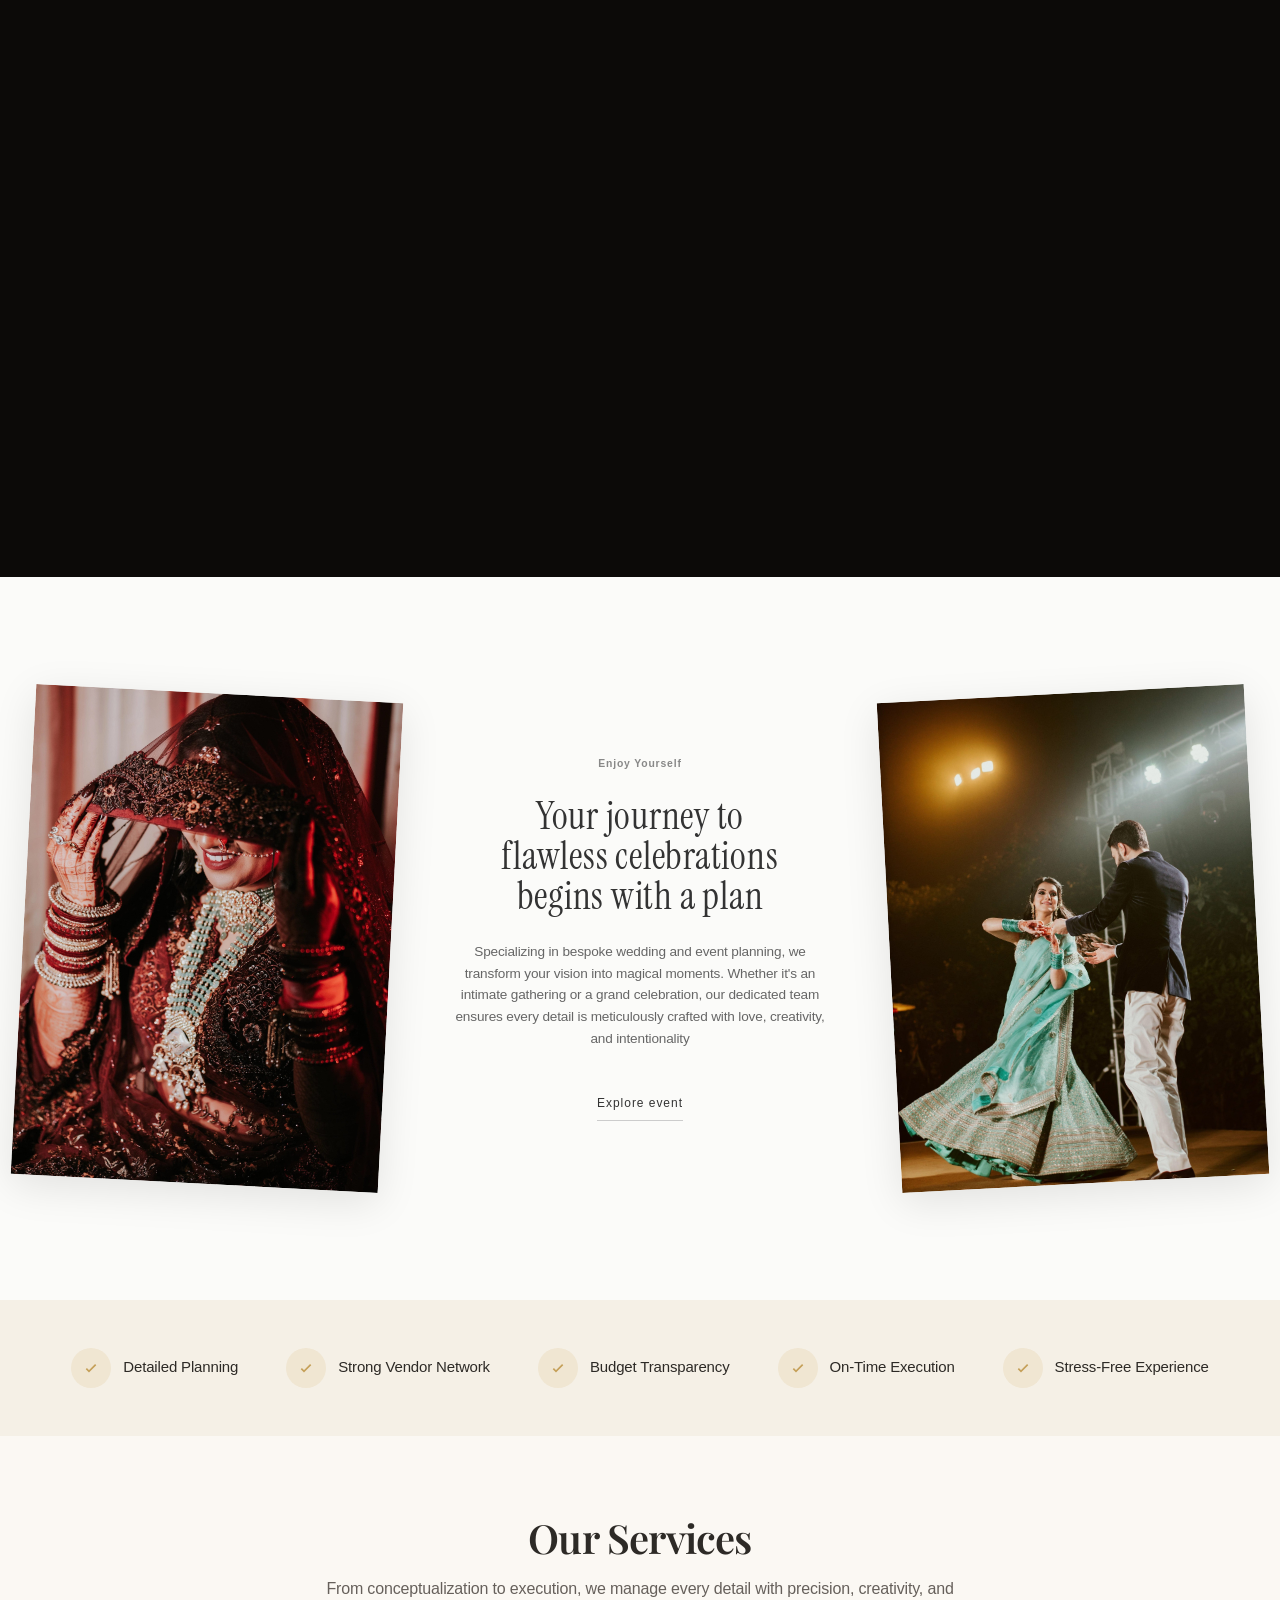
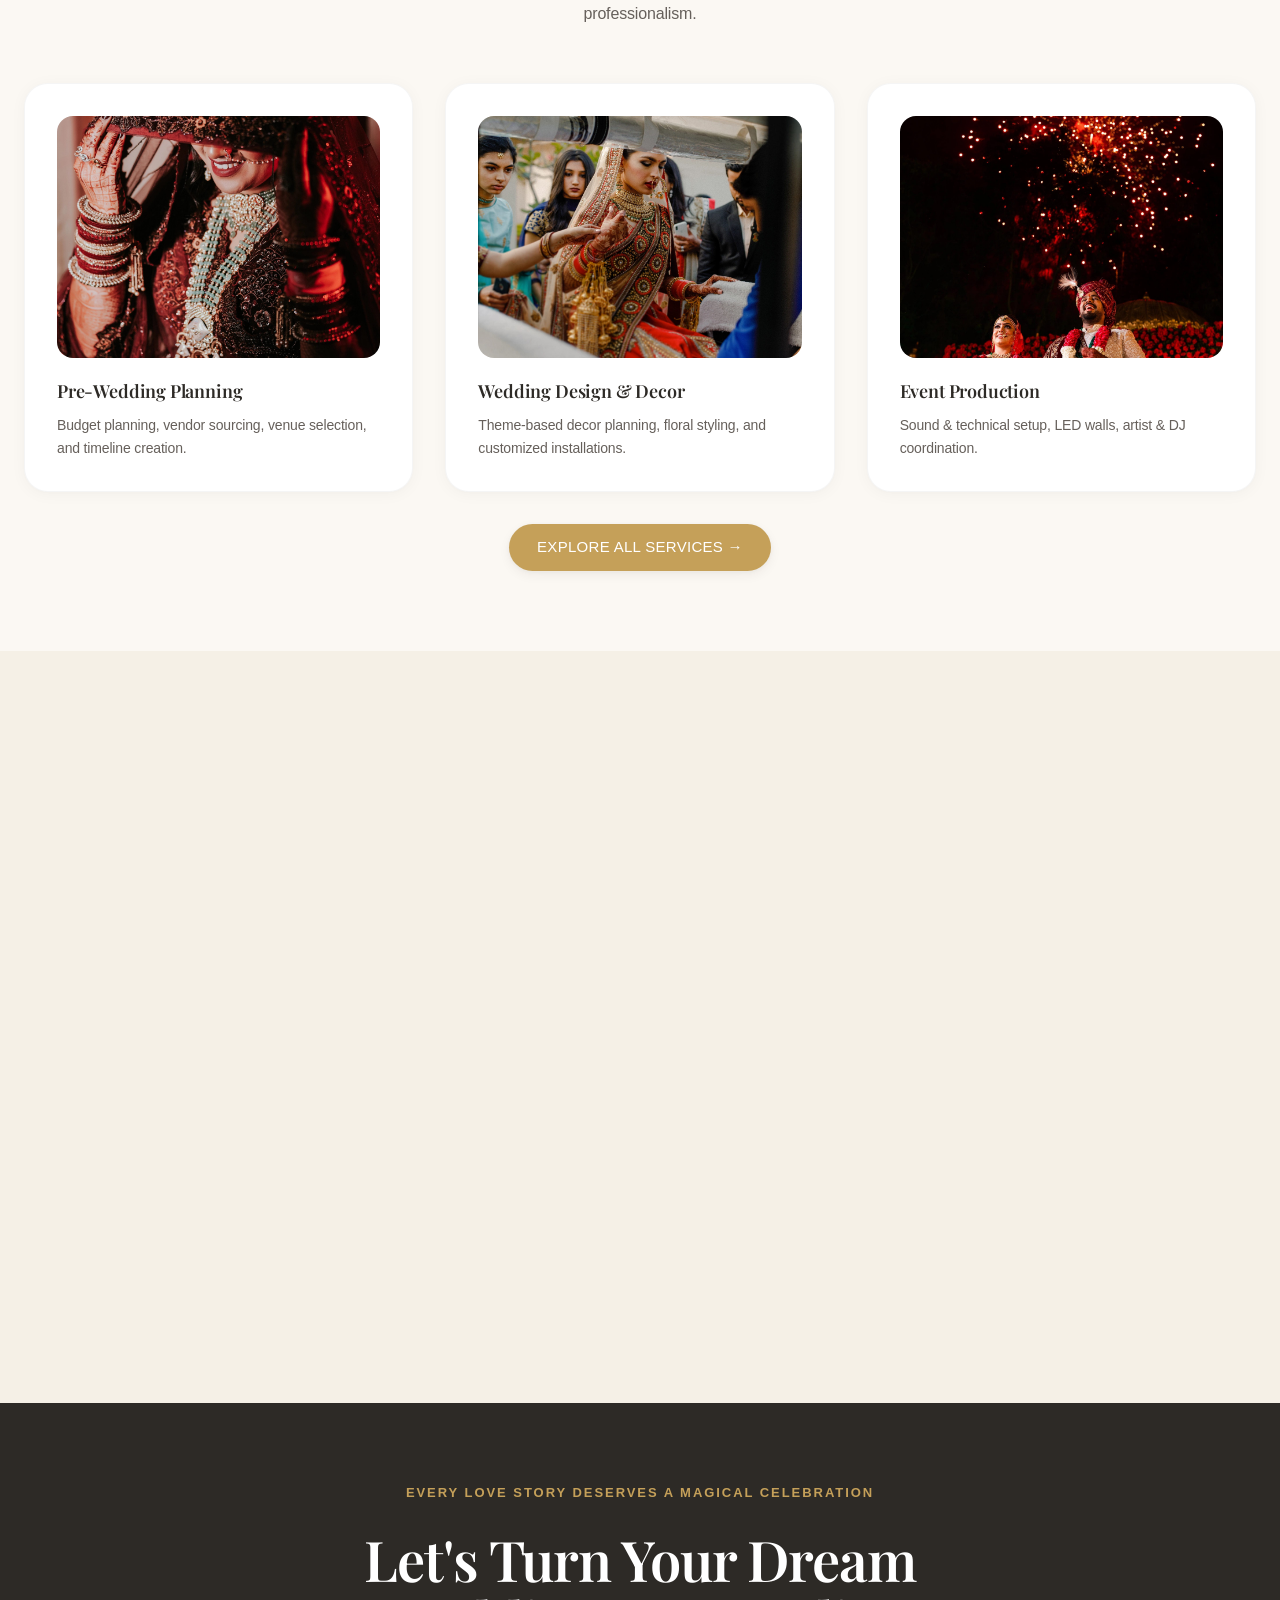
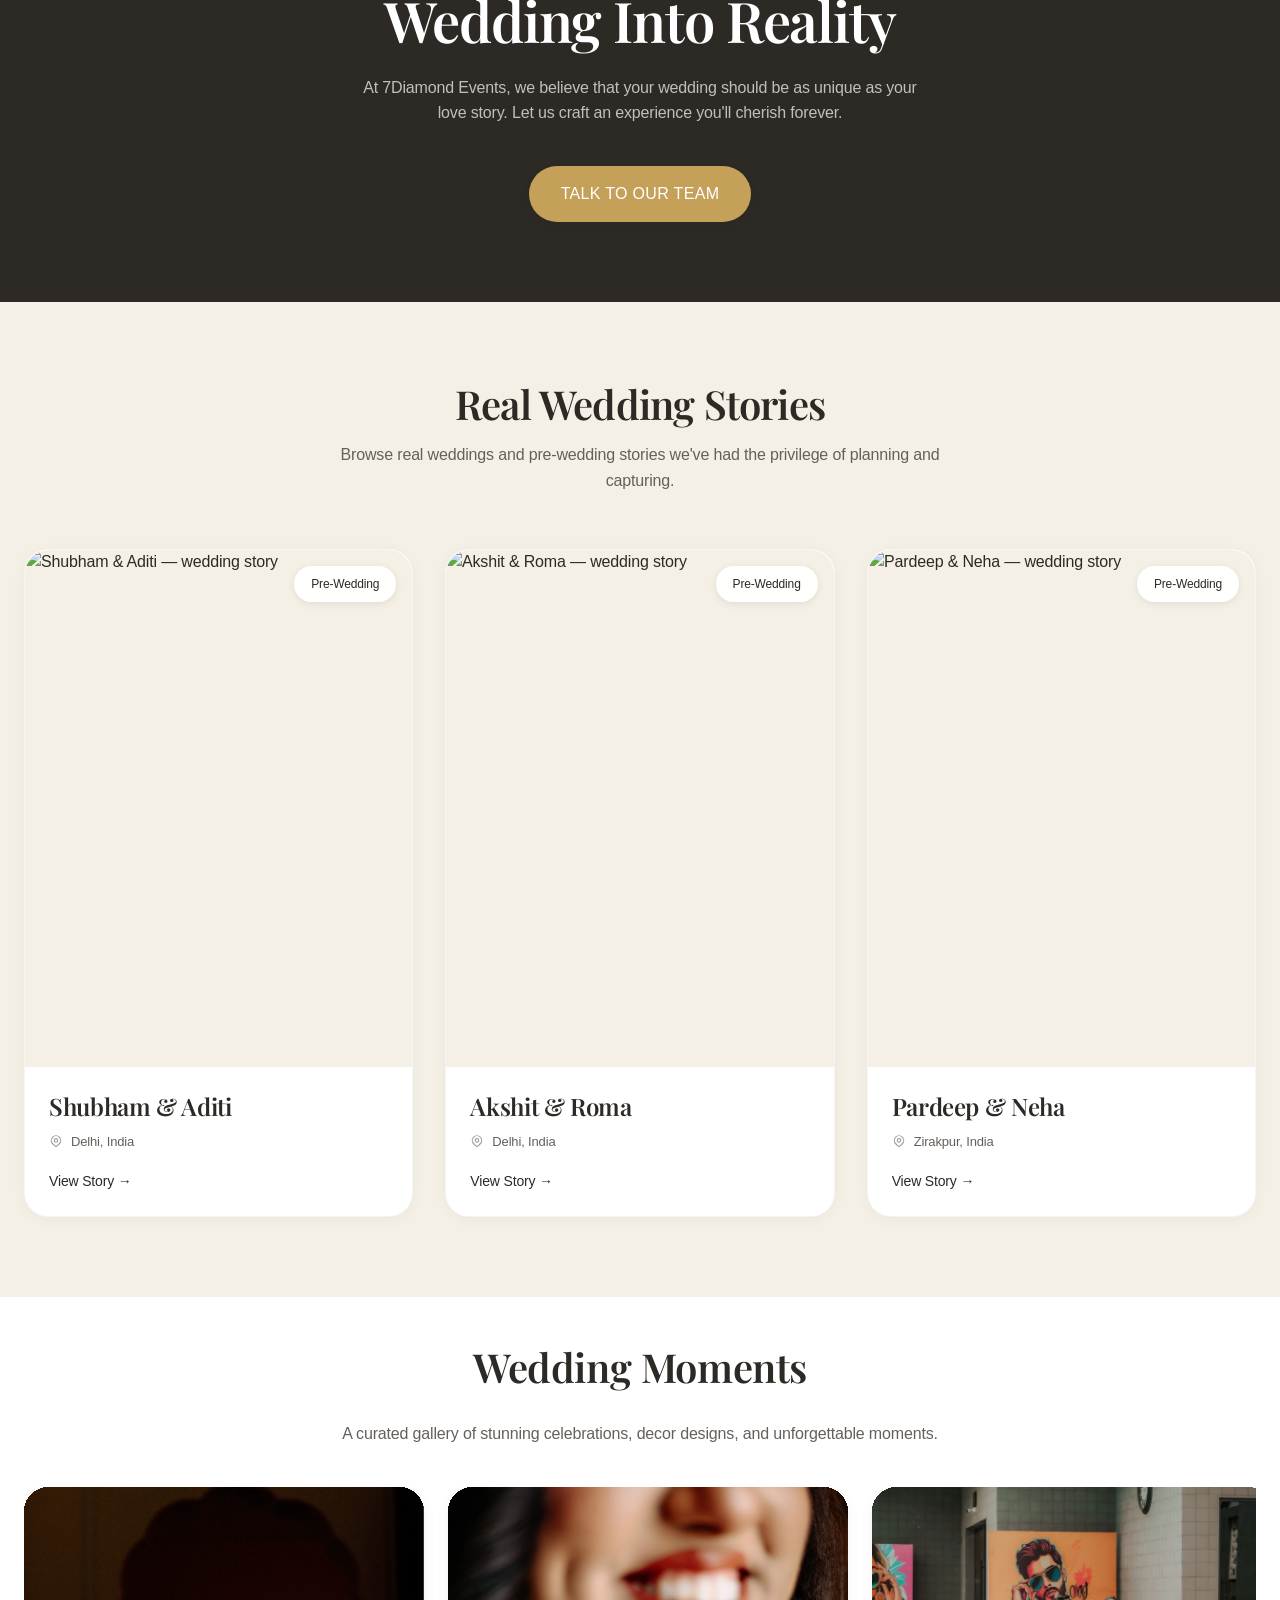
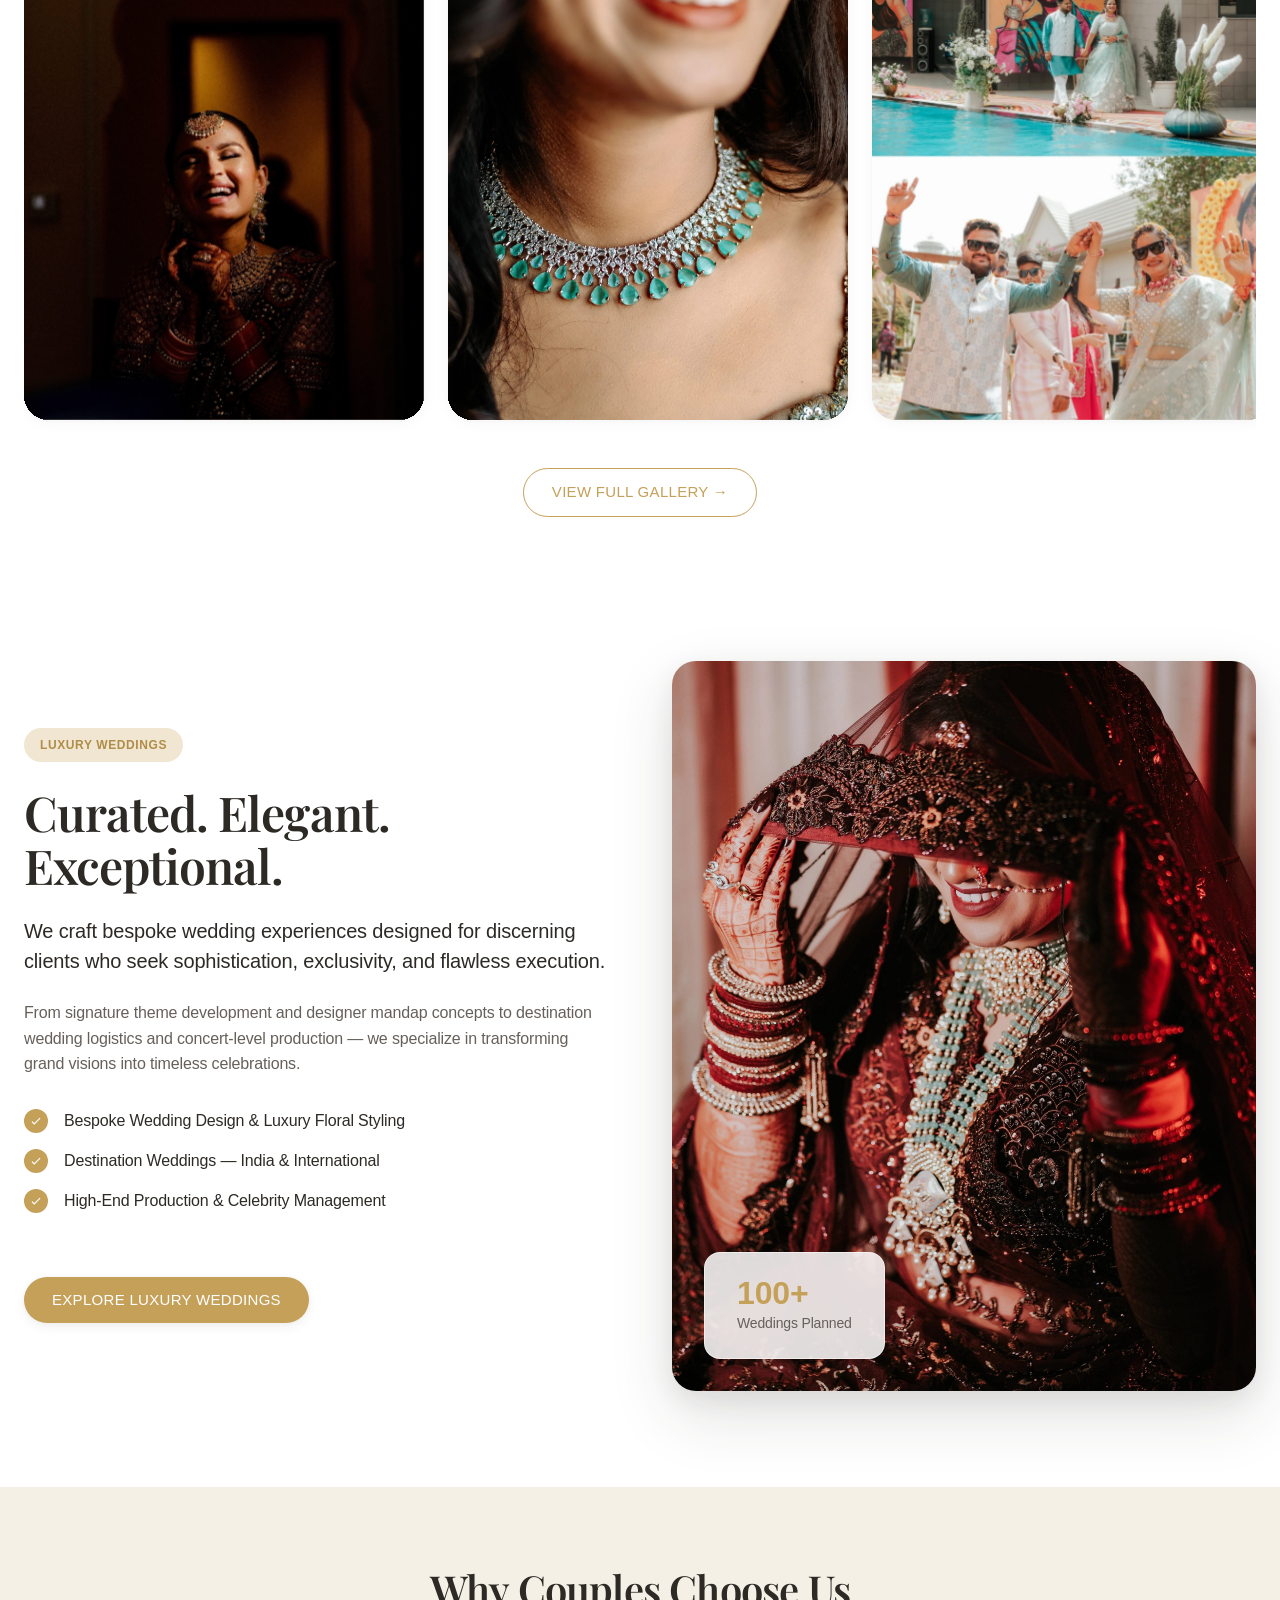
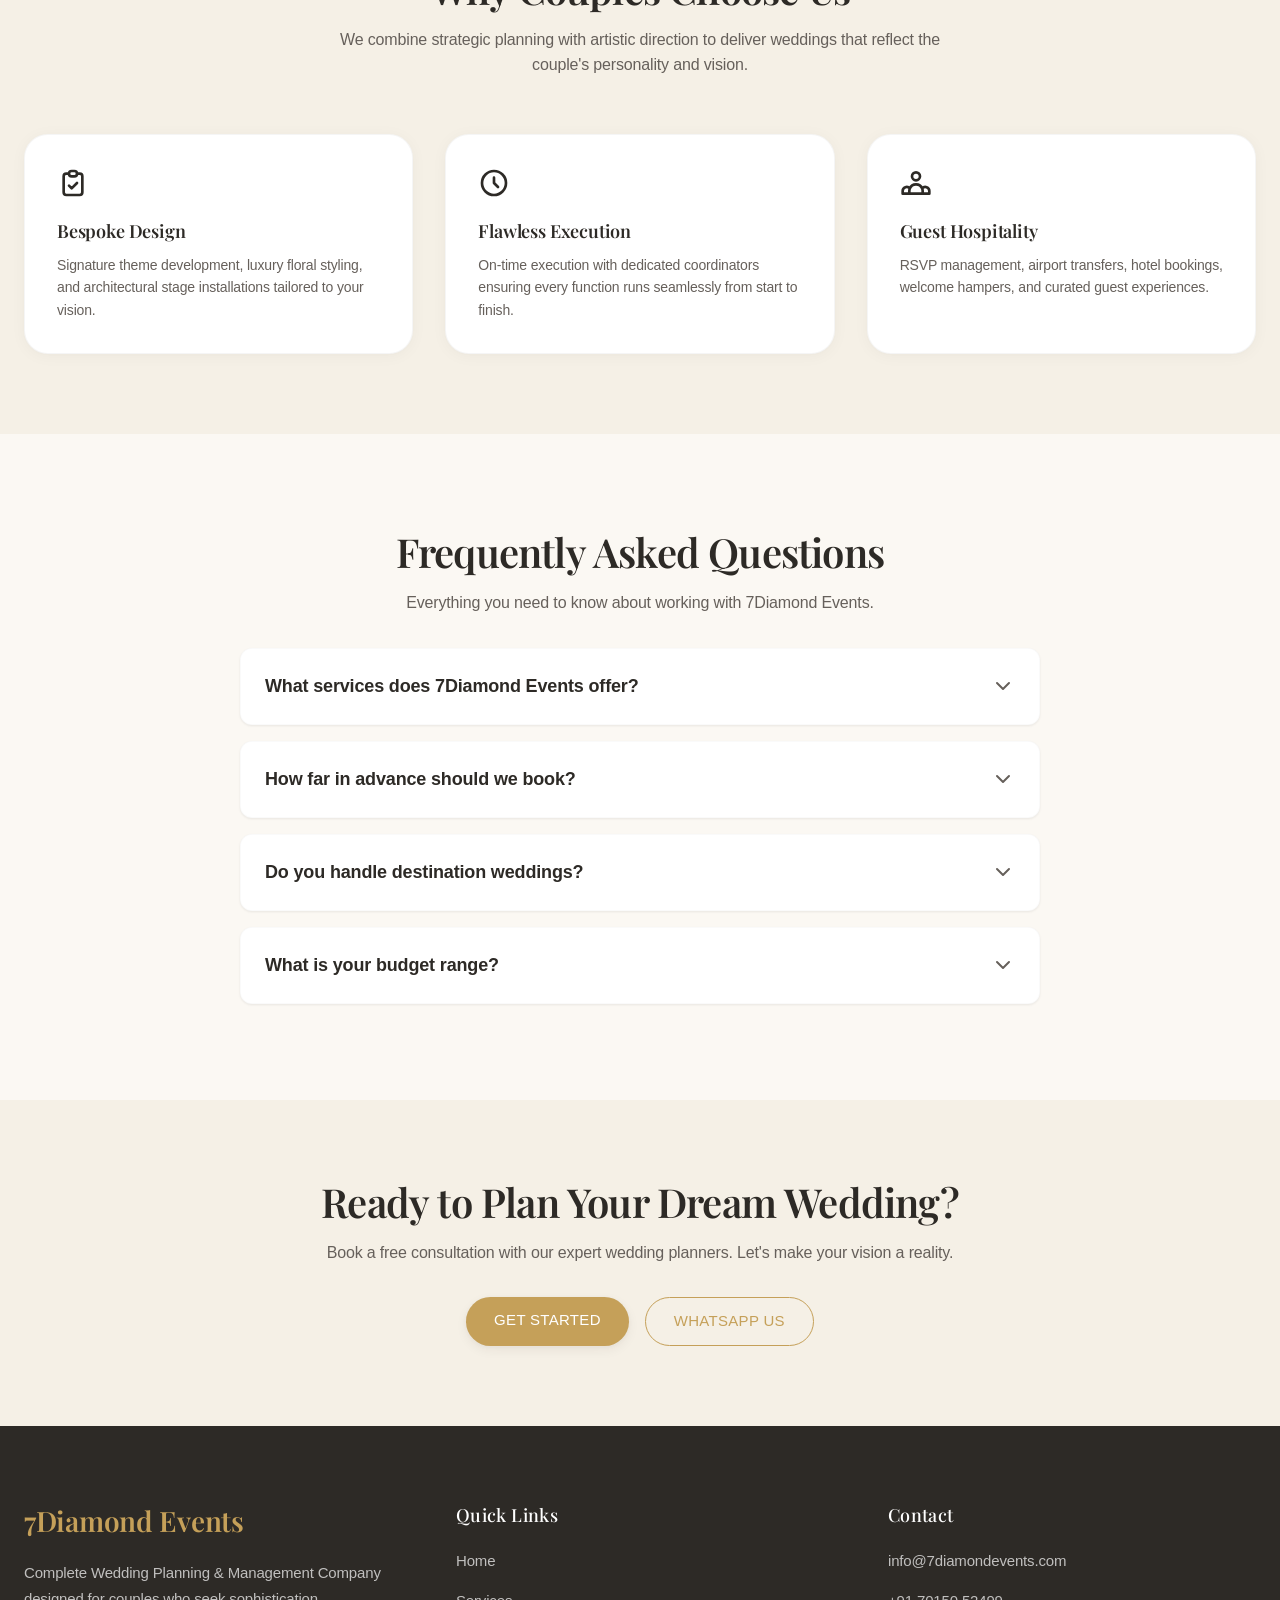
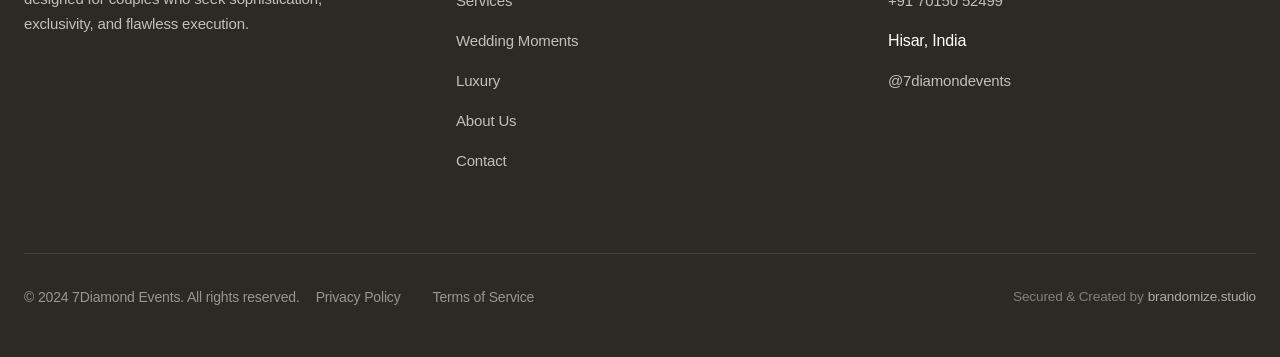
==== commit 3fc2290b: "Minor UI changes" ====
--- a/index.html
+++ b/index.html
@@ -28,6 +28,7 @@
   <link
     href="https://fonts.googleapis.com/css2?family=Instrument+Serif:ital@0;1&family=Playfair+Display:ital,wght@0,400;0,500;0,600;0,700;1,400&display=swap"
     rel="stylesheet">
+  <link href="https://fonts.cdnfonts.com/css/metropolis" rel="stylesheet">
 
   <link rel="stylesheet" href="css/style.css?v=3.0">
   <link rel="stylesheet" href="css/components.css?v=3.0">
@@ -87,8 +88,8 @@
     /* New Header Styles Override */
     .header.new-header {
       position: relative !important;
-      background: #f4f3ef !important; /* matches the warm off-white in the image */
-      padding: 1.5rem 2rem !important;
+      background: #f4f3ef !important;
+      padding: 0.875rem 1.5rem !important;
       border-bottom: none !important;
     }
     .header.new-header.scrolled {
@@ -105,6 +106,7 @@
       max-width: 1400px;
       margin: 0 auto;
       padding: 0 !important;
+      gap: 0.5rem;
     }
 
     .center-logo {
@@ -120,7 +122,7 @@
     }
     .logo-simple {
       font-family: 'Playfair Display', serif;
-      font-size: 2rem;
+      font-size: 1.5rem;
       font-weight: 400;
       color: #000;
       line-height: 1;
@@ -142,13 +144,13 @@
       flex-grow: 1;
     }
     .split-nav a {
-      font-family: sans-serif !important;
-      font-size: 0.75rem !important;
+      font-family: 'Metropolis', sans-serif !important;
+      font-size: 0.7rem !important;
       text-transform: uppercase;
-      letter-spacing: 0.15em !important;
+      letter-spacing: 0.12em !important;
       color: #777 !important;
       text-decoration: none;
-      padding: 0.5rem 1rem !important;
+      padding: 0.35rem 0.75rem !important;
       background: none !important;
       border: none !important;
       font-weight: 400 !important;
@@ -234,7 +236,7 @@
     }
     .hero-title-top {
       font-family: 'Instrument Serif', serif;
-      font-size: clamp(3rem, 7vw, 6rem);
+      font-size: clamp(2rem, 4.5vw, 3.5rem);
       font-weight: 400;
       color: #fff;
       line-height: 1;
@@ -243,9 +245,14 @@
       margin-bottom: 0.1em;
       animation: fadeInUp 0.7s ease-out 0.2s both;
     }
+    .hero-title-top em {
+      font-family: 'Instrument Serif', serif;
+      font-style: italic;
+      text-transform: uppercase;
+    }
     .hero-title-bottom {
       font-family: 'Instrument Serif', serif;
-      font-size: clamp(3.5rem, 8vw, 7.5rem);
+      font-size: clamp(2.25rem, 5.5vw, 4.25rem);
       font-weight: 400;
       color: #fff;
       line-height: 1;
@@ -254,13 +261,18 @@
       margin-bottom: 1.5rem;
       animation: fadeInUp 0.7s ease-out 0.3s both;
     }
+    .hero-title-bottom em {
+      font-family: 'Instrument Serif', serif;
+      font-style: italic;
+      text-transform: uppercase;
+    }
     .hero-subtitle {
-      font-family: 'Instrument Serif', serif;
-      font-size: clamp(1.1rem, 2vw, 1.5rem);
+      font-family: 'Metropolis', -apple-system, BlinkMacSystemFont, sans-serif;
+      font-size: clamp(0.9rem, 1.5vw, 1.1rem);
       color: #eaeaea;
-      line-height: 1.4;
-      max-width: 600px;
-      margin: 0 auto 3rem auto;
+      line-height: 1.5;
+      max-width: 520px;
+      margin: 0 auto 2.5rem auto;
       font-weight: 400;
       letter-spacing: 0.02em;
       animation: fadeInUp 0.7s ease-out 0.4s both;
@@ -287,13 +299,13 @@
     @media (max-width: 768px) {
       .hero { min-height: 500px; }
       .hero-content { padding: 0 1.5rem; }
-      .hero-title-top { font-size: 2rem; }
-      .hero-title-bottom { font-size: 2.5rem; }
-      .hero-subtitle { margin-bottom: 2.5rem; }
+      .hero-title-top { font-size: 1.65rem; }
+      .hero-title-bottom { font-size: 2rem; }
+      .hero-subtitle { margin-bottom: 2rem; font-size: 0.95rem; }
     }
     @media (max-width: 480px) {
-      .hero-title-top { font-size: 1.75rem; }
-      .hero-title-bottom { font-size: 2.25rem; }
+      .hero-title-top { font-size: 1.4rem; }
+      .hero-title-bottom { font-size: 1.75rem; }
       .hero-content { padding: 0 1.125rem; }
     }
   </style>
@@ -305,8 +317,8 @@
     </div>
     <div class="hero-content">
       <div class="hero-inner">
-        <h1 class="hero-title-top">CREATE MAGICAL</h1>
-        <div class="hero-title-bottom">WEDDING MOMENTS</div>
+        <h1 class="hero-title-top">CREATE <em>MAGICAL</em></h1>
+        <div class="hero-title-bottom">WEDDING <em>MOMENTS</em></div>
         <p class="hero-subtitle">At A Charmed Affair, we believe every event tells a story,<br>and we're here to make yours unforgettable.</p>
         <a href="contact.html" class="hero-link">START YOUR JOURNEY</a>
       </div>
@@ -340,8 +352,7 @@
       font-size: 0.65rem;
       font-weight: 600;
       color: #777;
-      text-transform: uppercase;
-      letter-spacing: 0.15em;
+      letter-spacing: 0.08em;
       margin-bottom: 1.5rem;
       display: block;
     }
@@ -432,7 +443,7 @@
     <div class="intimate-container">
       <div class="intimate-content">
         <span class="intimate-tag">Tailored to your unique love</span>
-        <h2 class="intimate-title">CAPTURING <em>your</em><br>INTIMATE MOMENTS<br><em>to last a</em> LIFETIME</h2>
+        <h2 class="intimate-title">Capturing <em>your</em><br>intimate moments<br><em>to last a</em> lifetime</h2>
         <p class="intimate-text">We specialize in crafting personalized experiences that capture the essence of your unique love story.</p>
         <a href="contact.html" class="intimate-btn">Start Your Journey</a>
       </div>
@@ -455,8 +466,7 @@
       font-size: 0.65rem;
       font-weight: 600;
       color: #777;
-      text-transform: uppercase;
-      letter-spacing: 0.15em;
+      letter-spacing: 0.08em;
       margin-bottom: 1rem;
       display: block;
     }
@@ -506,8 +516,7 @@
       font-weight: 400;
       color: #000;
       margin-bottom: 0.75rem;
-      text-transform: uppercase;
-      letter-spacing: 0.05em;
+      letter-spacing: 0.02em;
     }
     .offering-card p {
       font-family: -apple-system, BlinkMacSystemFont, "Segoe UI", Roboto, sans-serif;
@@ -541,33 +550,33 @@
   <section class="offerings-section">
     <div class="container">
       <span class="offerings-tag">Take a Peek</span>
-      <h2 class="offerings-title"><em>The</em> OFFERINGS</h2>
+      <h2 class="offerings-title"><em>The</em> Offerings</h2>
       
       <div class="offerings-grid">
         <div class="offering-card">
           <div class="offering-img-wrapper">
             <img src="public/image-page-data/wedding/Mehar%2096.jpeg" alt="Weddings" loading="lazy">
           </div>
-          <h3>WEDDINGS</h3>
+          <h3>Weddings</h3>
           <p>Lorem ipsum dolor sit amet, consectetur adipiscing.</p>
         </div>
         <div class="offering-card">
           <div class="offering-img-wrapper">
             <img src="public/image-page-data/wedding/5.jpeg" alt="Elopements" loading="lazy">
           </div>
-          <h3>ELOPEMENTS</h3>
+          <h3>Elopements</h3>
           <p>Lorem ipsum dolor sit amet, consectetur adipiscing.</p>
         </div>
         <div class="offering-card">
           <div class="offering-img-wrapper">
             <img src="public/image-page-data/ring-ceremony/00000c.jpeg" alt="Couples" loading="lazy">
           </div>
-          <h3>COUPLES</h3>
+          <h3>Couples</h3>
           <p>Lorem ipsum dolor sit amet, consectetur adipiscing.</p>
         </div>
       </div>
       
-      <a href="services.html" class="offerings-link">Explore Services</a>
+      <a href="services.html" class="offerings-link">Explore services</a>
     </div>
   </section>
 
@@ -866,8 +875,7 @@
       font-size: 0.65rem;
       font-weight: 600;
       color: #888;
-      text-transform: uppercase;
-      letter-spacing: 0.15em;
+      letter-spacing: 0.08em;
       margin-bottom: 1.5rem;
       display: block;
     }
@@ -877,7 +885,6 @@
       font-weight: 400;
       color: #333;
       line-height: 1.05;
-      text-transform: uppercase;
       letter-spacing: 0.02em;
       margin-bottom: 1.5rem;
     }
@@ -894,8 +901,7 @@
       font-size: 0.75rem;
       font-weight: 500;
       color: #333;
-      text-transform: uppercase;
-      letter-spacing: 0.15em;
+      letter-spacing: 0.08em;
       text-decoration: none;
       padding-bottom: 0.5rem;
       border-bottom: 1px solid #ccc;
@@ -937,9 +943,9 @@
       </div>
       <div class="flawless-content">
         <span class="flawless-tag">Enjoy Yourself</span>
-        <h2 class="flawless-title">YOUR JOURNEY TO<br>FLAWLESS CELEBRATIONS<br>BEGINS WITH A PLAN</h2>
+        <h2 class="flawless-title">Your journey to<br>flawless celebrations<br>begins with a plan</h2>
         <p class="flawless-text">Specializing in bespoke wedding and event planning, we transform your vision into magical moments. Whether it's an intimate gathering or a grand celebration, our dedicated team ensures every detail is meticulously crafted with love, creativity, and intentionality</p>
-        <a href="services.html" class="flawless-link">Explore Event</a>
+        <a href="services.html" class="flawless-link">Explore event</a>
       </div>
       <div class="flawless-img-right">
         <img src="public/image-page-data/wedding/13.jpeg" alt="Couple holding hands" loading="lazy">
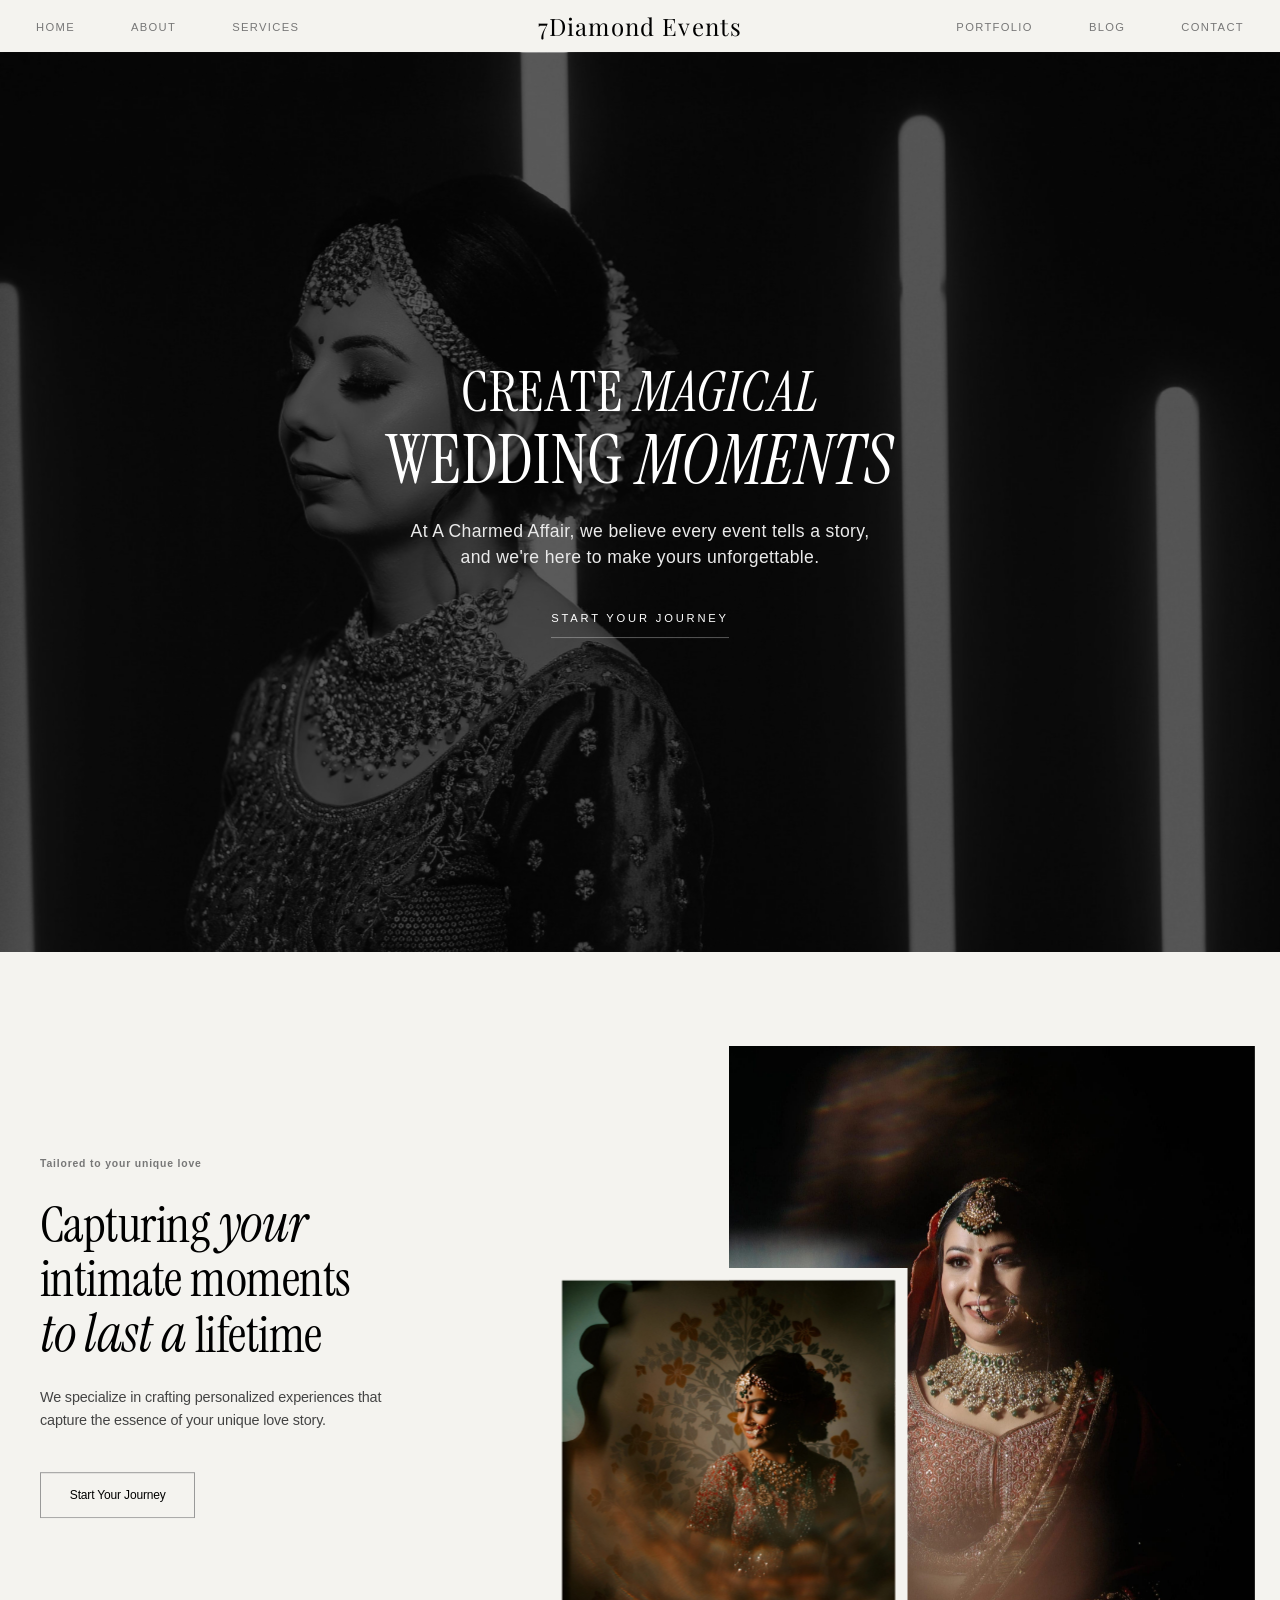
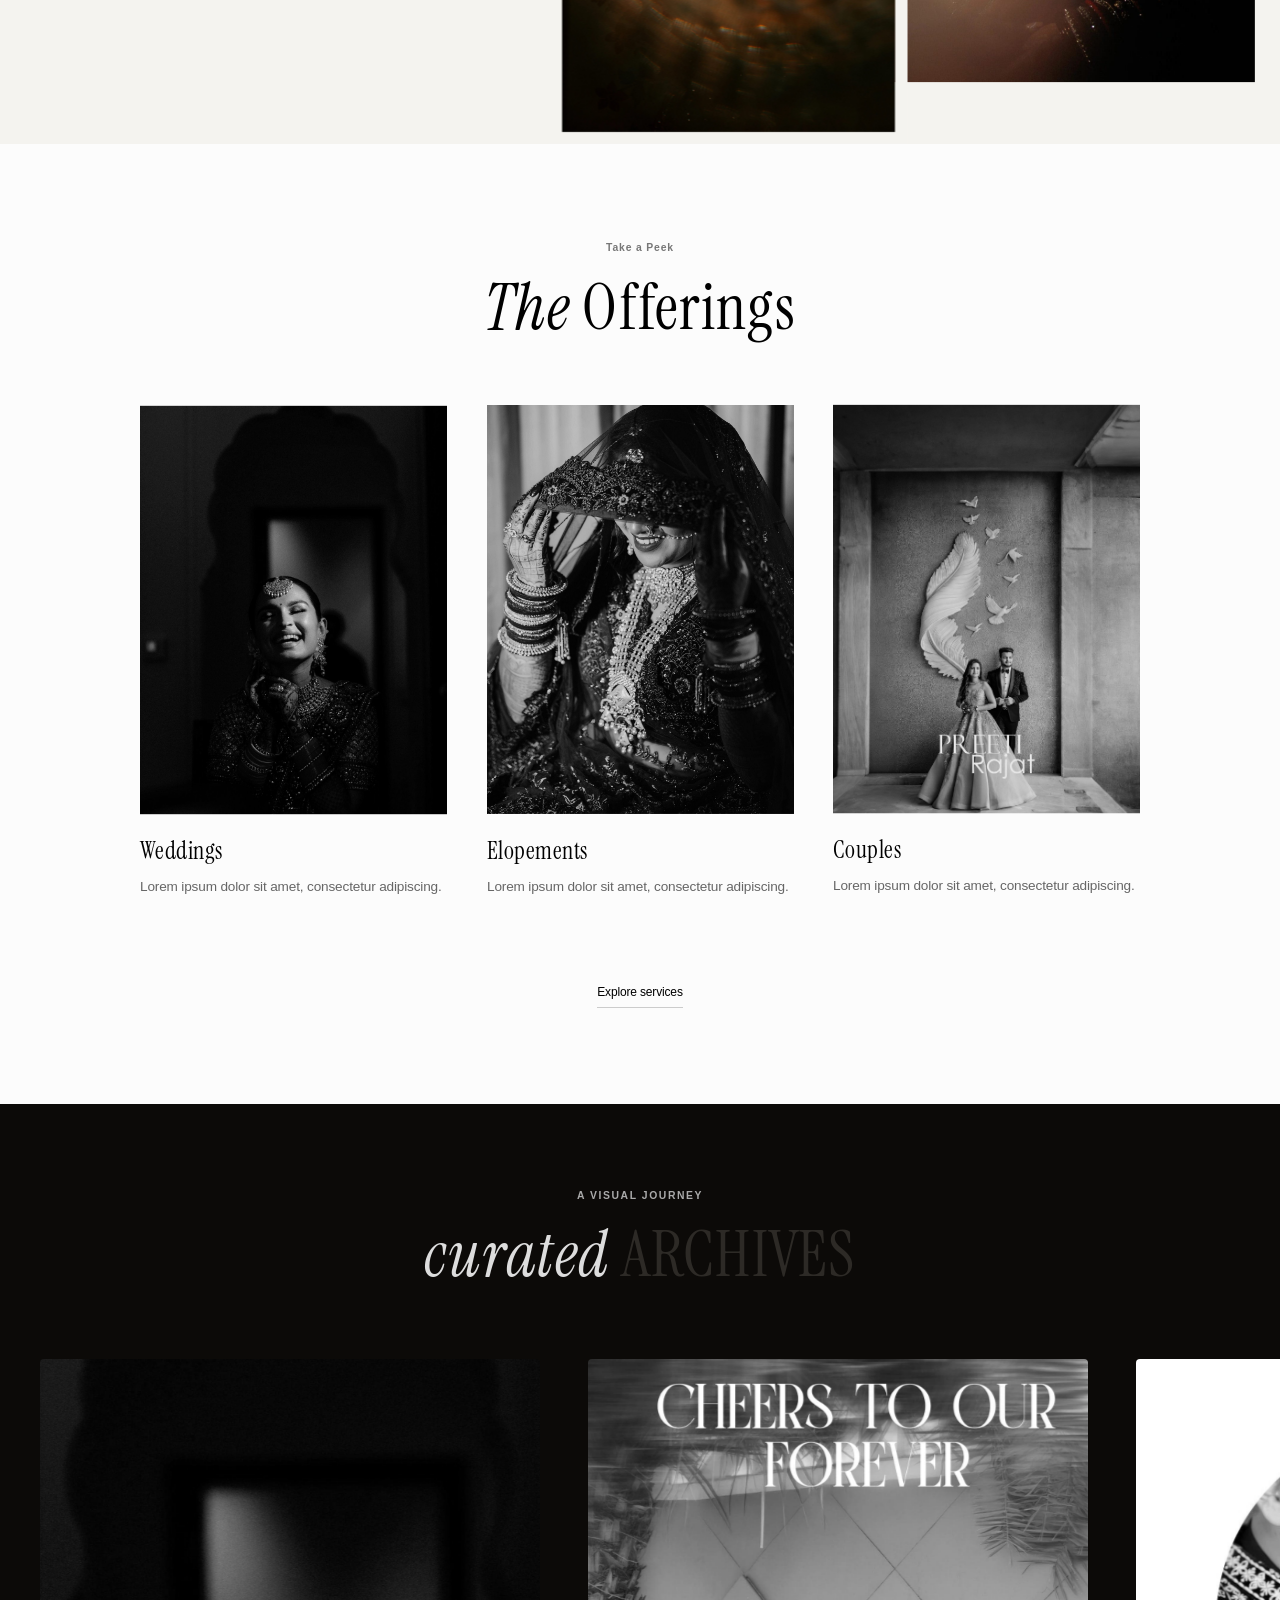
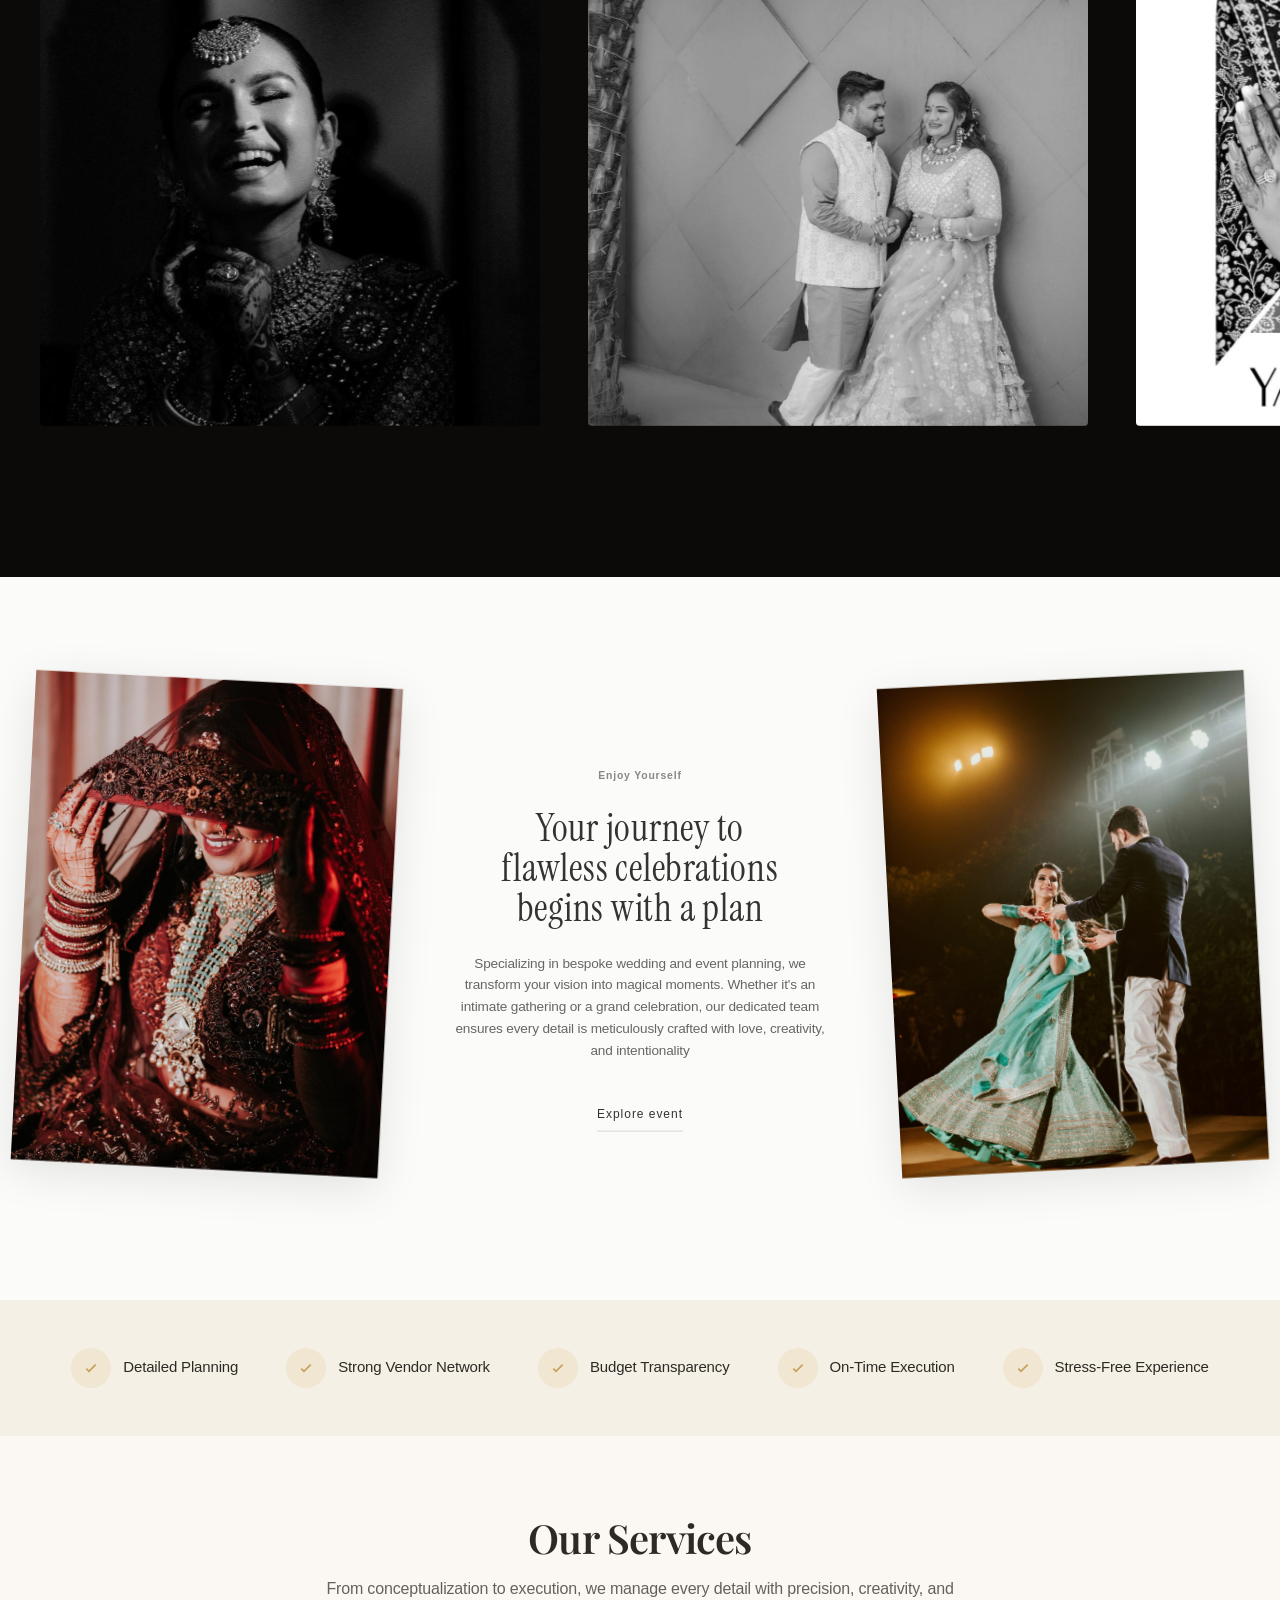
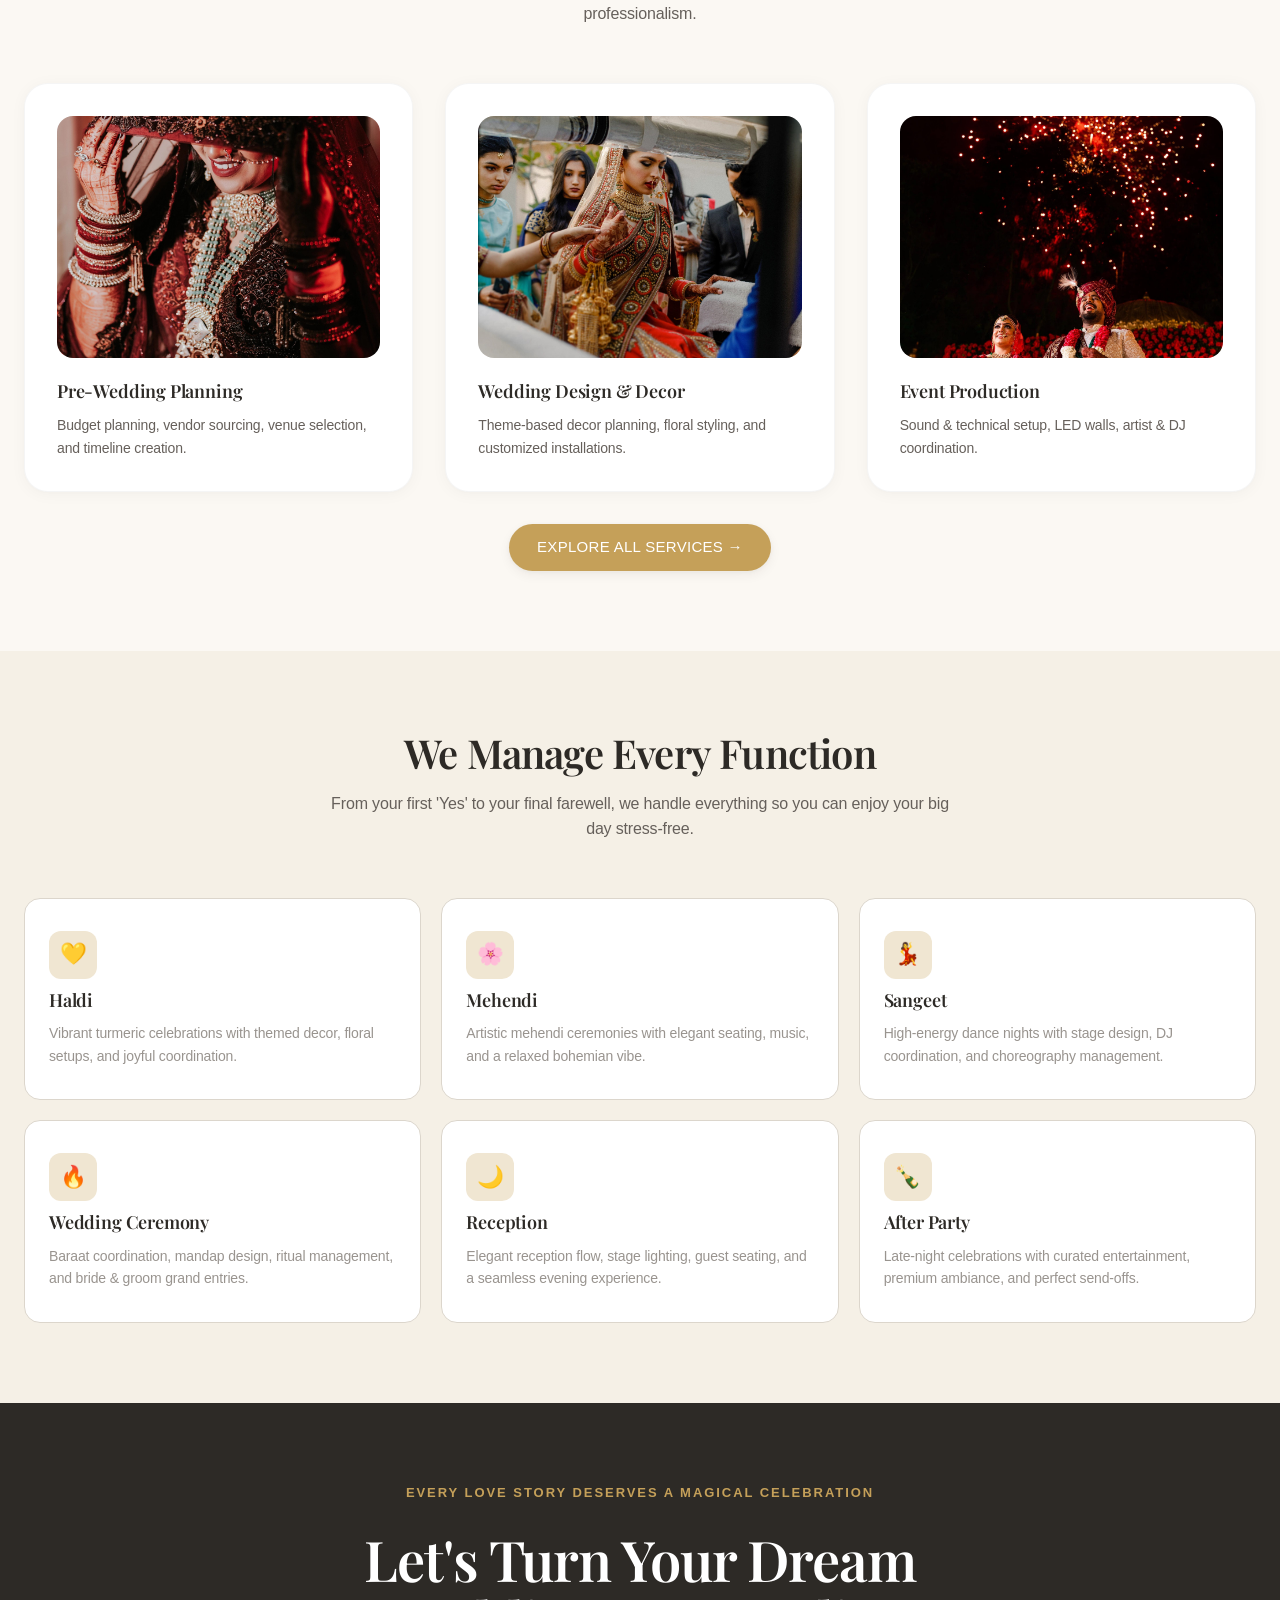
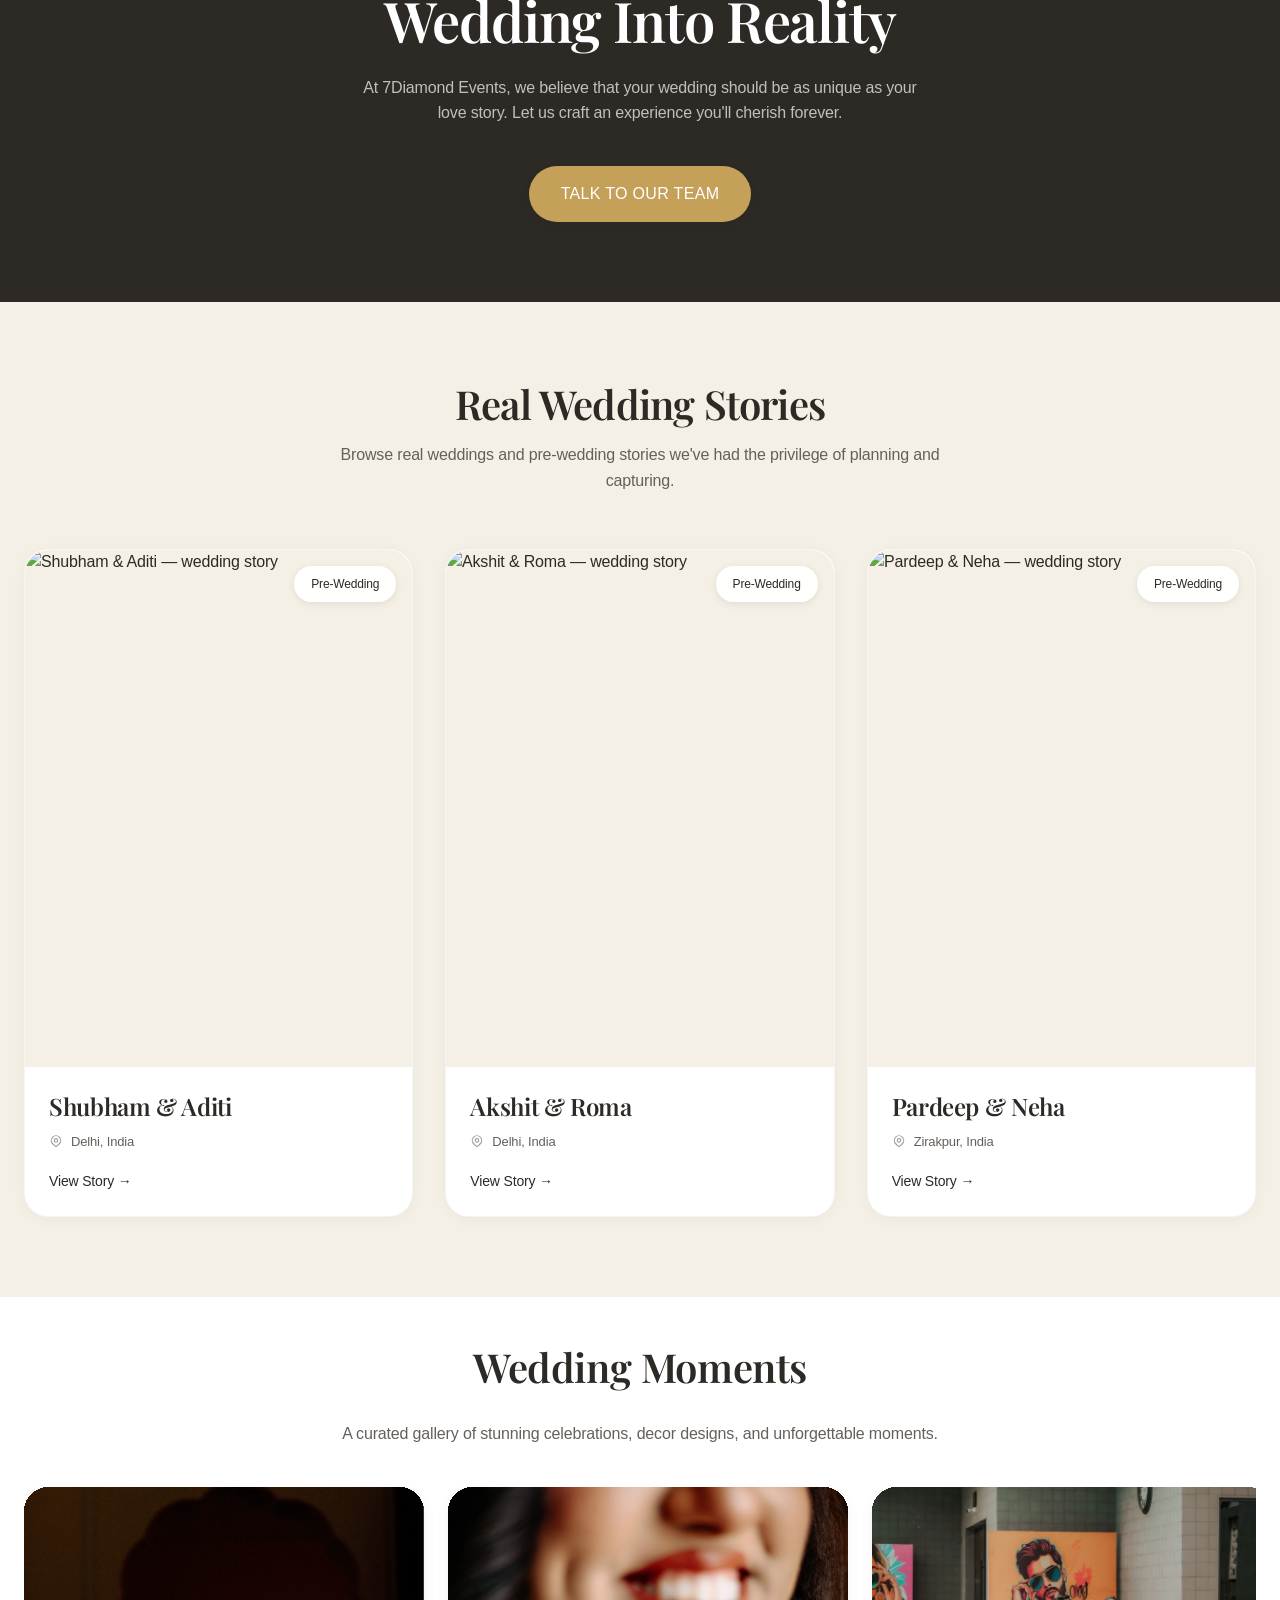
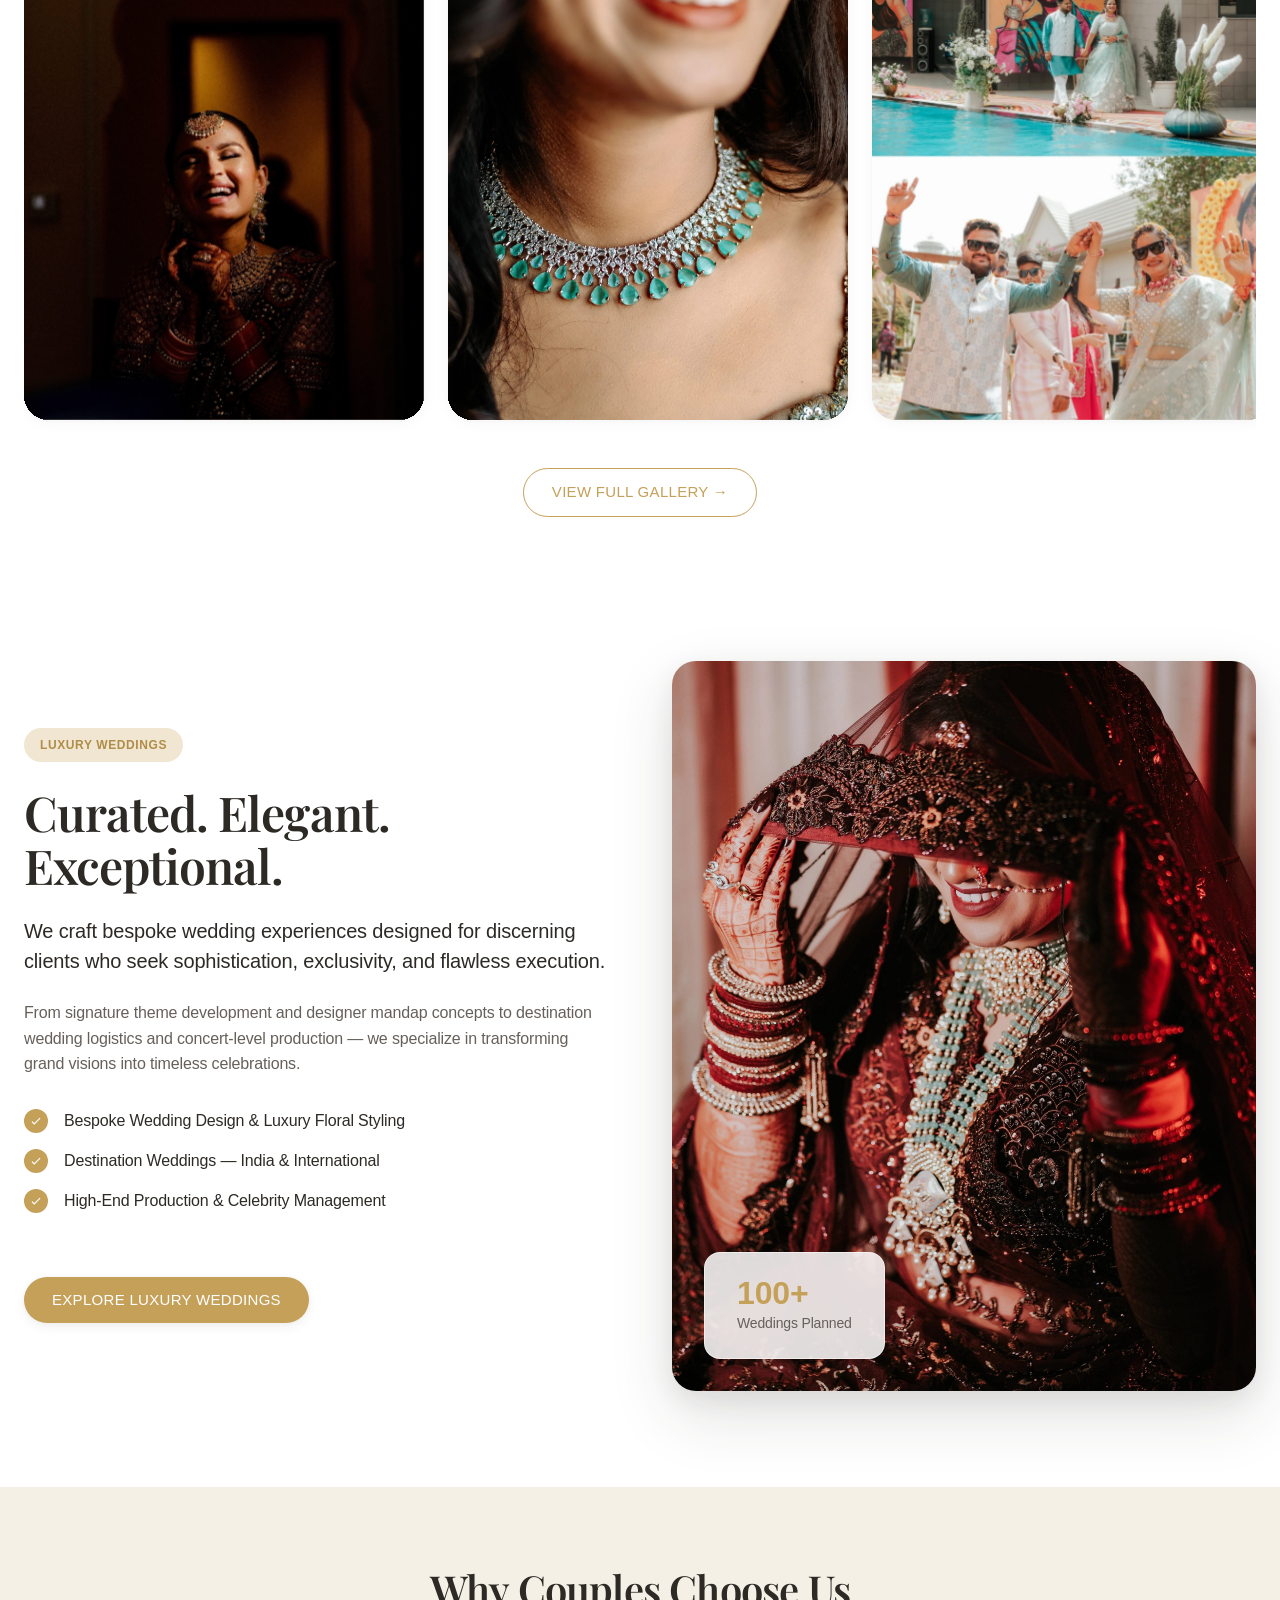
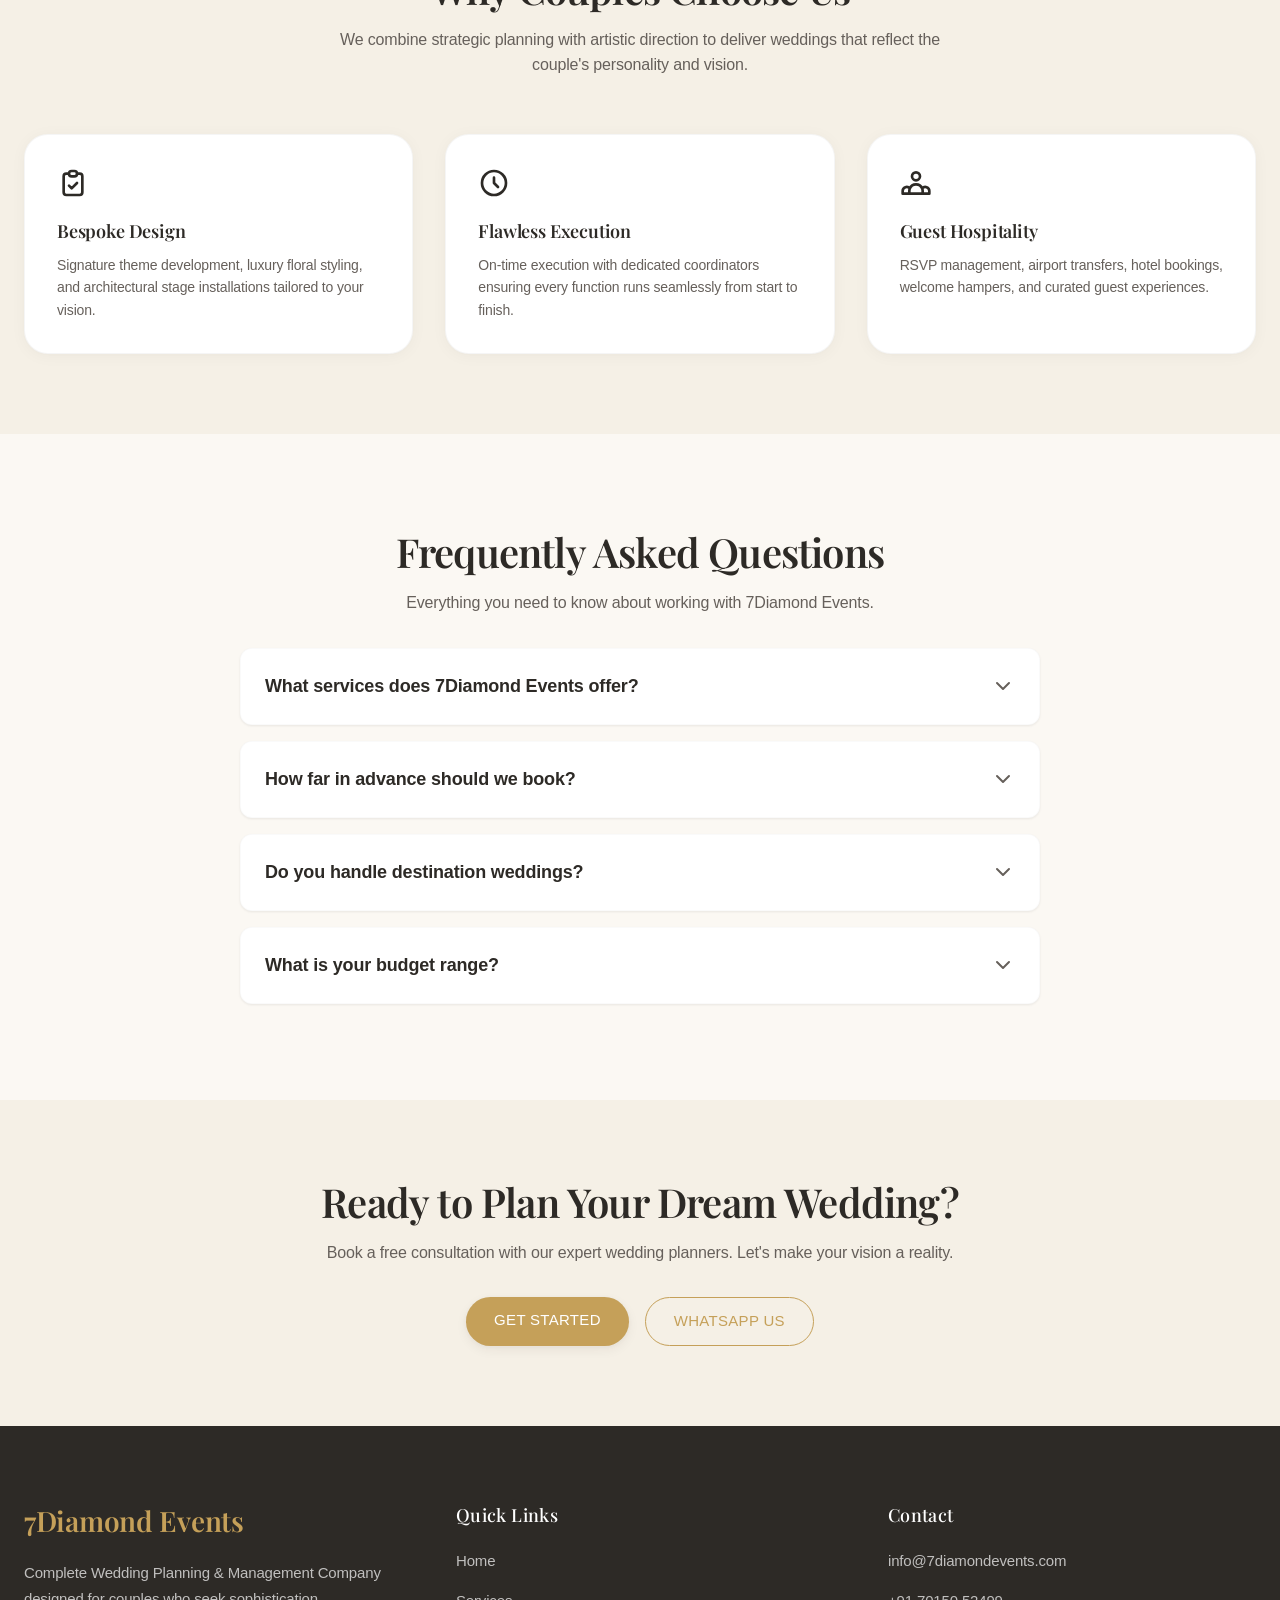
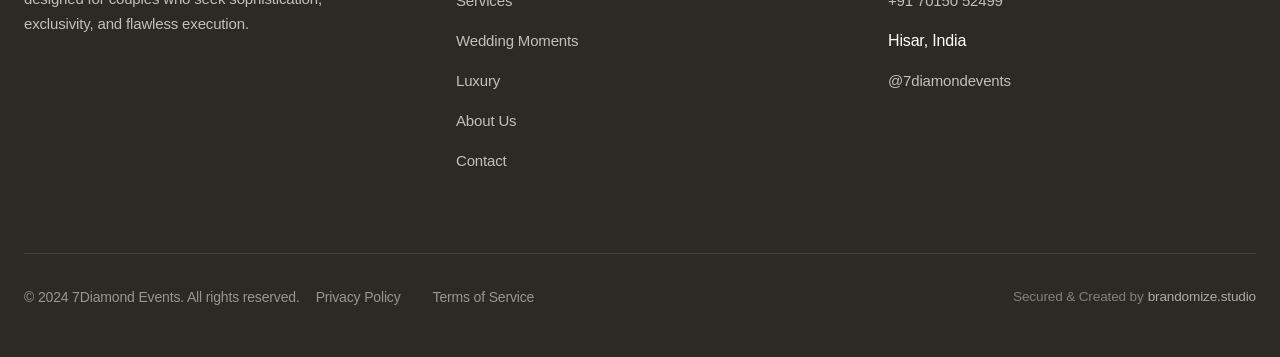
==== commit cb76991e: "parallax effect added." ====
--- a/index.html
+++ b/index.html
@@ -308,15 +308,30 @@
       .hero-title-bottom { font-size: 1.75rem; }
       .hero-content { padding: 0 1.125rem; }
     }
+
+    [data-scroll-parallax] {
+      position: relative;
+      isolation: isolate;
+    }
+    .parallax-layer {
+      transform: translate3d(0, 0, 0);
+      will-change: transform;
+      backface-visibility: hidden;
+    }
+    @media (prefers-reduced-motion: reduce) {
+      .parallax-layer {
+        transform: none !important;
+      }
+    }
   </style>
 
-  <section class="hero">
+  <section class="hero" data-scroll-parallax>
     <div class="hero-bg">
-      <img src="public/image-page-data/wedding/ANKU4613.jpeg" alt="Magical Wedding Moments" loading="eager">
-      <div class="hero-overlay"></div>
+      <img src="public/image-page-data/wedding/ANKU4613.jpeg" alt="Magical Wedding Moments" loading="eager" class="parallax-layer" data-parallax-speed="-0.24" data-parallax-scale="1.16">
+      <div class="hero-overlay parallax-layer" data-parallax-speed="-0.08"></div>
     </div>
     <div class="hero-content">
-      <div class="hero-inner">
+      <div class="hero-inner parallax-layer" data-parallax-speed="0.16">
         <h1 class="hero-title-top">CREATE <em>MAGICAL</em></h1>
         <div class="hero-title-bottom">WEDDING <em>MOMENTS</em></div>
         <p class="hero-subtitle">At A Charmed Affair, we believe every event tells a story,<br>and we're here to make yours unforgettable.</p>
@@ -439,17 +454,17 @@
     }
   </style>
 
-  <section class="intimate-section">
+  <section class="intimate-section" data-scroll-parallax>
     <div class="intimate-container">
-      <div class="intimate-content">
+      <div class="intimate-content parallax-layer" data-parallax-speed="0.12">
         <span class="intimate-tag">Tailored to your unique love</span>
         <h2 class="intimate-title">Capturing <em>your</em><br>intimate moments<br><em>to last a</em> lifetime</h2>
         <p class="intimate-text">We specialize in crafting personalized experiences that capture the essence of your unique love story.</p>
         <a href="contact.html" class="intimate-btn">Start Your Journey</a>
       </div>
       <div class="intimate-images">
-        <img src="public/image-page-data/wedding/UWF09905.jpeg" alt="Bride smiling" class="intimate-img-large" loading="lazy">
-        <img src="public/image-page-data/wedding/Mehar%20287.jpeg" alt="Intimate couple moment" class="intimate-img-small" loading="lazy">
+        <img src="public/image-page-data/wedding/UWF09905.jpeg" alt="Bride smiling" class="intimate-img-large parallax-layer" data-parallax-speed="-0.18" data-parallax-scale="1.06" loading="lazy">
+        <img src="public/image-page-data/wedding/Mehar%20287.jpeg" alt="Intimate couple moment" class="intimate-img-small parallax-layer" data-parallax-speed="-0.28" data-parallax-x="16" data-parallax-scale="1.05" loading="lazy">
       </div>
     </div>
   </section>
@@ -547,27 +562,27 @@
     }
   </style>
 
-  <section class="offerings-section">
+  <section class="offerings-section" data-scroll-parallax>
     <div class="container">
       <span class="offerings-tag">Take a Peek</span>
-      <h2 class="offerings-title"><em>The</em> Offerings</h2>
+      <h2 class="offerings-title parallax-layer" data-parallax-speed="0.1"><em>The</em> Offerings</h2>
       
       <div class="offerings-grid">
-        <div class="offering-card">
+        <div class="offering-card parallax-layer" data-parallax-speed="-0.08">
           <div class="offering-img-wrapper">
             <img src="public/image-page-data/wedding/Mehar%2096.jpeg" alt="Weddings" loading="lazy">
           </div>
           <h3>Weddings</h3>
           <p>Lorem ipsum dolor sit amet, consectetur adipiscing.</p>
         </div>
-        <div class="offering-card">
+        <div class="offering-card parallax-layer" data-parallax-speed="-0.14">
           <div class="offering-img-wrapper">
             <img src="public/image-page-data/wedding/5.jpeg" alt="Elopements" loading="lazy">
           </div>
           <h3>Elopements</h3>
           <p>Lorem ipsum dolor sit amet, consectetur adipiscing.</p>
         </div>
-        <div class="offering-card">
+        <div class="offering-card parallax-layer" data-parallax-speed="-0.2">
           <div class="offering-img-wrapper">
             <img src="public/image-page-data/ring-ceremony/00000c.jpeg" alt="Couples" loading="lazy">
           </div>
@@ -667,12 +682,12 @@
     }
   </style>
 
-  <section class="horizontal-gallery-section">
-    <div class="hg-header">
+  <section class="horizontal-gallery-section" data-scroll-parallax>
+    <div class="hg-header parallax-layer" data-parallax-speed="0.14">
       <span class="hg-tag">A Visual Journey</span>
       <h2 class="hg-title"><em>Curated</em> ARCHIVES</h2>
     </div>
-    <div class="hg-scroll-wrapper">
+    <div class="hg-scroll-wrapper parallax-layer" data-parallax-speed="-0.1">
       <div class="hg-scroll-container" id="hg-container">
         <!-- New 15+ Image set -->
         <div class="hg-item">
@@ -936,18 +951,18 @@
     }
   </style>
 
-  <section class="flawless-section">
+  <section class="flawless-section" data-scroll-parallax>
     <div class="flawless-container">
-      <div class="flawless-img-left">
+      <div class="flawless-img-left parallax-layer" data-parallax-speed="-0.16" data-parallax-x="-20" data-parallax-rotate="3" data-parallax-scale="1.05">
         <img src="public/image-page-data/wedding/5.jpeg" alt="Bride preparation" loading="lazy">
       </div>
-      <div class="flawless-content">
+      <div class="flawless-content parallax-layer" data-parallax-speed="0.13">
         <span class="flawless-tag">Enjoy Yourself</span>
         <h2 class="flawless-title">Your journey to<br>flawless celebrations<br>begins with a plan</h2>
         <p class="flawless-text">Specializing in bespoke wedding and event planning, we transform your vision into magical moments. Whether it's an intimate gathering or a grand celebration, our dedicated team ensures every detail is meticulously crafted with love, creativity, and intentionality</p>
         <a href="services.html" class="flawless-link">Explore event</a>
       </div>
-      <div class="flawless-img-right">
+      <div class="flawless-img-right parallax-layer" data-parallax-speed="-0.16" data-parallax-x="20" data-parallax-rotate="-3" data-parallax-scale="1.05">
         <img src="public/image-page-data/wedding/13.jpeg" alt="Couple holding hands" loading="lazy">
       </div>
     </div>
